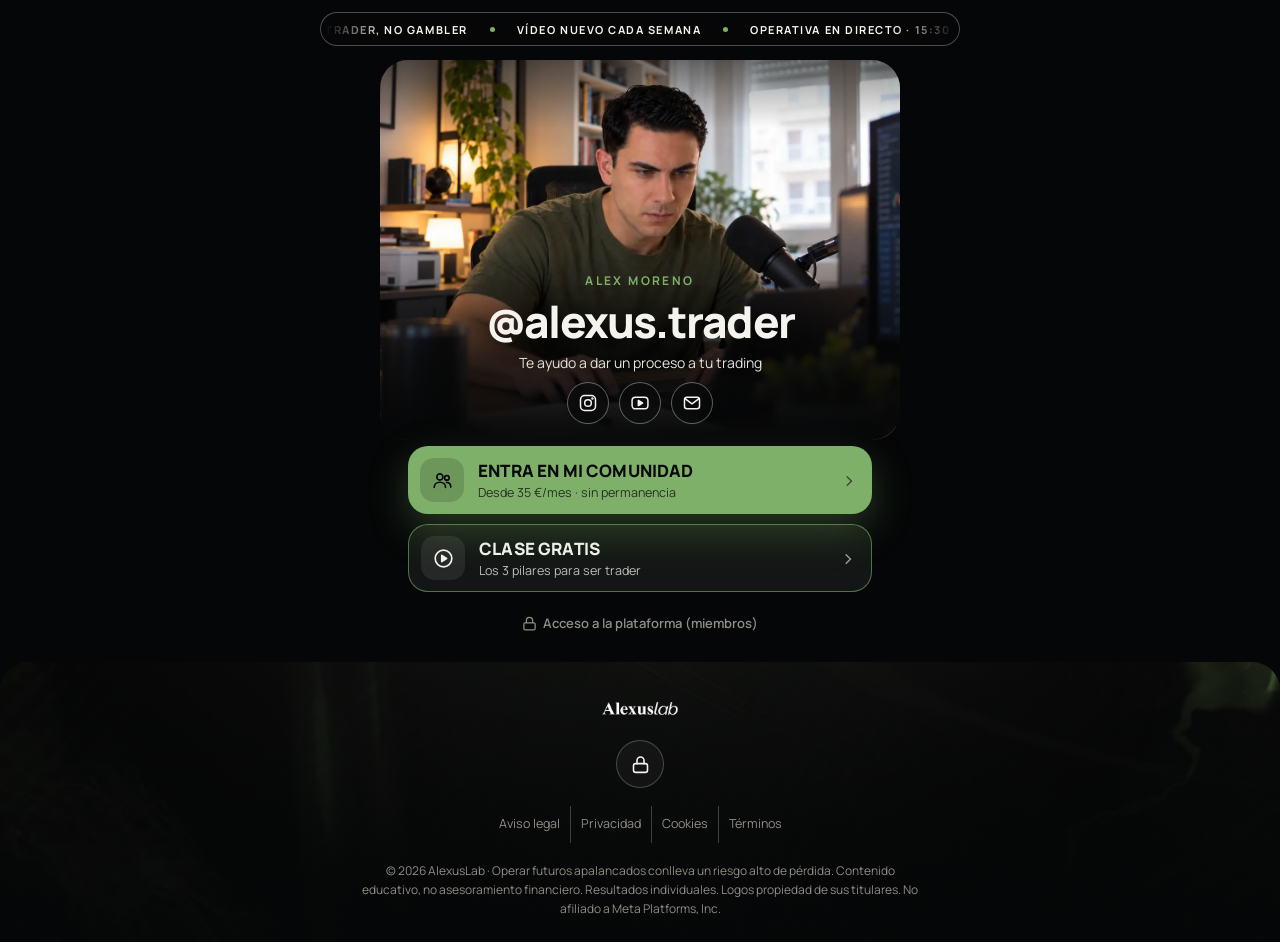
==== index.html @ d4f8e881 "Add files via upload" ====
<!doctype html>
<html lang="es">
<head>
<meta charset="utf-8" />
<meta name="viewport" content="width=device-width, initial-scale=1, viewport-fit=cover" />
<title>Alexus Trader · Comunidad de trading de futuros</title>
<meta name="description" content="Comunidad de trading de futuros (SP y NQ): del fondeo al capital real. Clase gratis y un vídeo nuevo cada semana en YouTube." />
<meta property="og:type" content="website" />
<meta property="og:site_name" content="AlexusLab" />
<meta property="og:title" content="Alexus Trader · Trader, no gambler" />
<meta property="og:description" content="Comunidad, clase gratis y un vídeo nuevo cada semana sobre cómo operar como un trader." />
<meta property="og:image" content="https://www.alexus-lab.com/assets/og.jpg?v=2" />
<meta property="og:url" content="https://www.alexus-lab.com/" />
<meta name="twitter:card" content="summary_large_image" />
<link rel="icon" href="favicon.svg" type="image/svg+xml" />
<link rel="apple-touch-icon" href="assets/apple-touch-icon.png" />
<meta name="theme-color" content="#050607" />
<link rel="preconnect" href="https://fonts.googleapis.com" />
<link rel="preconnect" href="https://fonts.gstatic.com" crossorigin />
<link rel="stylesheet" href="https://fonts.googleapis.com/css2?family=Manrope:wght@400;500;600;700;800&display=swap" />
<link rel="stylesheet" href="funnel.css" />
<script>window.dataLayer=window.dataLayer||[];function gtag(){dataLayer.push(arguments)}
(function(){var c=null;try{c=localStorage.getItem('al_consent')}catch(e){}var g=c==='yes'?'granted':'denied';
gtag('consent','default',{analytics_storage:g,ad_storage:g,ad_user_data:g,ad_personalization:g});})();
gtag('js',new Date());gtag('config','G-5V6SQC3VV2');</script>
<script async src="https://www.googletagmanager.com/gtag/js?id=G-5V6SQC3VV2"></script>
<style>
.hub__name{font-size:12px;font-weight:700;letter-spacing:.2em;text-transform:uppercase;color:var(--f-g);margin-bottom:2px}
.hub__handle{font-weight:800;letter-spacing:-.04em}
.hub__sub{color:#E4E3DD}
.soc{display:flex;justify-content:center;gap:10px}
.soc a{border-radius:50%;display:grid;place-items:center;border:1px solid rgba(255,255,255,.35);background:rgba(8,9,10,.45);backdrop-filter:blur(8px);-webkit-backdrop-filter:blur(8px);color:var(--f-ink)}
.soc a:hover{border-color:var(--f-g);color:var(--f-g)}
.soc svg{width:20px;height:20px;fill:none;stroke:currentColor;stroke-width:1.8;stroke-linecap:round;stroke-linejoin:round}
.hub .foot{margin-top:30px}
</style>
</head>
<body class="hub">

<div class="ann" aria-label="Avisos"><div class="ann__win"><div class="ann__track"><span>Trader, no gambler</span><span>Vídeo nuevo cada semana</span><span>Operativa en directo · 15:30 h España</span><span>Futuros SP y NQ</span></div></div></div>

<main>
  <section class="hero">
    <div class="hero__bg"><img src="[data-uri]" alt="Alex Moreno, fundador de AlexusLab" width="1448" height="1086" style="object-position:53% 22%!important" fetchpriority="high" /></div>
    <div class="hero__c">
      <div class="hub__name">Alex Moreno</div>
      <div class="hub__handle">@alexus.trader</div>
      <p class="hub__sub">Te ayudo a dar un proceso a tu trading</p>
      <div class="soc">
        <a href="https://www.instagram.com/alexus.trader/" target="_blank" rel="noopener" aria-label="Instagram"><svg viewBox="0 0 24 24"><rect x="3" y="3" width="18" height="18" rx="5"/><circle cx="12" cy="12" r="4"/><circle cx="17.3" cy="6.7" r=".6" fill="currentColor"/></svg></a>
        <a href="https://youtube.com/@alexus.trader" target="_blank" rel="noopener" aria-label="YouTube"><svg viewBox="0 0 24 24"><rect x="2.5" y="5" width="19" height="14" rx="4"/><path d="m10 9 5 3-5 3z" fill="currentColor"/></svg></a>
        <a href="mailto:alexmorenoantunez97@gmail.com" aria-label="Email"><svg viewBox="0 0 24 24"><rect x="3" y="5" width="18" height="14" rx="3"/><path d="m4 7 8 6 8-6"/></svg></a>
      </div>
    </div>
  </section>

  <nav class="cta2" aria-label="Accesos principales">
    <a class="c1" href="Comunidad.html">
      <span class="cta2__i"><svg viewBox="0 0 24 24"><circle cx="9" cy="8" r="3.5"/><path d="M2.5 20c0-3.6 2.9-6 6.5-6s6.5 2.4 6.5 6"/><circle cx="17" cy="9" r="2.6"/><path d="M16.5 14.2c3 .2 5 2.3 5 5.3"/></svg></span>
      <span class="cta2__t"><b>Entra en mi comunidad</b><span>Desde 35 €/mes · sin permanencia</span></span>
      <span class="cta2__a">›</span>
    </a>
    <a class="c2" href="Mentoria.html">
      <span class="cta2__i"><svg viewBox="0 0 24 24"><circle cx="12" cy="12" r="9.5"/><path d="m10 8.5 5.5 3.5-5.5 3.5z" fill="currentColor"/></svg></span>
      <span class="cta2__t"><b>Clase gratis</b><span>Los 3 pilares para ser trader</span></span>
      <span class="cta2__a">›</span>
    </a>
  </nav>

  <a class="members" href="https://app.alexus-lab.com/" target="_blank" rel="noopener"><svg viewBox="0 0 24 24"><rect x="3" y="11" width="18" height="11" rx="2"/><path d="M7 11V7a5 5 0 0 1 10 0v4"/></svg>Acceso a la plataforma (miembros)</a>
</main>

<footer class="foot">
  <div class="wrap foot__in">
    <a href="index.html" aria-label="Inicio"><img class="foot__logo" src="assets/logo-blanco-sm.png" alt="AlexusLab" width="81" height="27" loading="lazy" /></a>
    <nav class="foot__soc" aria-label="Redes y accesos">
      <a href="https://www.instagram.com/alexus.trader/" target="_blank" rel="noopener" aria-label="Instagram" title="Instagram"><svg viewBox="0 0 24 24"><rect x="3" y="3" width="18" height="18" rx="5"/><circle cx="12" cy="12" r="4"/><circle cx="17.3" cy="6.7" r=".6" fill="currentColor"/></svg></a>
      <a href="https://youtube.com/@alexus.trader" target="_blank" rel="noopener" aria-label="YouTube" title="YouTube"><svg viewBox="0 0 24 24"><rect x="2.5" y="5" width="19" height="14" rx="4"/><path d="m10 9 5 3-5 3z" fill="currentColor"/></svg></a>
      <a href="mailto:alexmorenoantunez97@gmail.com" aria-label="Email" title="Email"><svg viewBox="0 0 24 24"><rect x="3" y="5" width="18" height="14" rx="3"/><path d="m4 7 8 6 8-6"/></svg></a>
      <a href="https://app.alexus-lab.com/" target="_blank" rel="noopener" aria-label="Acceso a la plataforma" title="Acceso a la plataforma"><svg viewBox="0 0 24 24"><rect x="4" y="11" width="16" height="10" rx="2.5"/><path d="M8 11V7.5a4 4 0 0 1 8 0V11"/></svg></a>
    </nav>
    <nav class="foot__legal-links" aria-label="Legal"><a href="aviso-legal.html">Aviso legal</a><a href="privacidad.html">Privacidad</a><a href="cookies.html">Cookies</a><a href="terminos.html">Términos</a></nav>
    <p class="foot__legal">© 2026 AlexusLab · Operar futuros apalancados conlleva un riesgo alto de pérdida. Contenido educativo, no asesoramiento financiero. Resultados individuales. Logos propiedad de sus titulares. No afiliado a Meta Platforms, Inc.</p>
  </div>
</footer>
<script src="funnel.js"></script>
</body>
</html>
---- funnel.css ----
/* AlexusLab — FUNNEL V4. Negro + verde. Sistema compartido por hub / comunidad / mentoria / legal. */

:root{
  --f-bg:#050607; --f-bg-2:#0C0D0F; --f-card:#141518; --f-card-2:#1B1D21;
  --f-line:rgba(255,255,255,.1); --f-line-2:rgba(255,255,255,.22);
  --f-ink:#F4F3EE; --f-ink-2:#B3B2AC; --f-ink-3:#8E8D86;
  --f-g:#7FB069; --f-g-hi:#9BD07F;
  --f-font:'Manrope',system-ui,-apple-system,sans-serif;
  --f-r:24px; --f-r-sm:16px; --f-pad:16px;
  --f-max:1080px;
}
*{box-sizing:border-box}
html{scroll-behavior:smooth;-webkit-text-size-adjust:100%;scroll-padding-top:60px}
body{margin:0;background:var(--f-bg);color:var(--f-ink);font-family:var(--f-font);overflow-x:hidden;text-wrap:pretty;-webkit-font-smoothing:antialiased}
img{display:block;max-width:100%;height:auto}
a{color:var(--f-g);text-decoration:none}
a:hover{color:var(--f-g-hi)}
h1,h2,h3{margin:0;font-weight:800;letter-spacing:-.035em;line-height:1.04}
p{margin:0}
.wrap{width:100%;max-width:var(--f-max);margin:0 auto;padding:0 var(--f-pad)}
.wrap--narrow{max-width:760px}
@media(min-width:720px){:root{--f-pad:28px}}
.sec{padding:60px 0;position:relative}
.sec--tight{padding:36px 0}
@media(min-width:900px){.sec{padding:96px 0}}
.center{text-align:center}
.g{color:var(--f-g)}
.hidden{display:none!important}

/* type */
.h-xl{font-size:clamp(34px,6vw,60px)}
.h-l{font-size:clamp(28px,4.6vw,46px)}
.lead{font-size:clamp(15.5px,2vw,18px);line-height:1.55;color:var(--f-ink-2)}
.kicker{display:inline-block;font-size:11.5px;font-weight:700;letter-spacing:.2em;text-transform:uppercase;color:var(--f-g);margin-bottom:12px}
.sec-head{margin-bottom:26px}
.sec-head .lead{margin-top:12px;max-width:600px}
.sec-head.center .lead{margin-inline:auto}
.dot{width:8px;height:8px;border-radius:50%;background:var(--f-g);animation:pz 2.4s ease-out infinite;flex:0 0 auto}
@keyframes pz{0%{box-shadow:0 0 0 0 rgba(127,176,105,.5)}70%{box-shadow:0 0 0 9px rgba(127,176,105,0)}100%{box-shadow:0 0 0 0 rgba(127,176,105,0)}}

/* buttons — píldora, como la referencia */
.btn{display:flex;align-items:center;justify-content:center;gap:10px;width:100%;min-height:54px;padding:15px 26px;border:0;border-radius:999px;font-family:var(--f-font);font-size:14px;font-weight:700;letter-spacing:.07em;text-transform:uppercase;text-align:center;line-height:1.2;cursor:pointer;transition:transform .15s ease,box-shadow .2s ease,background .2s ease,color .2s ease}
.btn--primary{background:var(--f-g);color:#07080A;box-shadow:0 12px 40px rgba(127,176,105,.3)}
.btn--primary:hover{background:var(--f-g-hi);color:#07080A;transform:translateY(-1px)}
.btn--ghost{background:var(--f-card);color:var(--f-ink);border:1px solid var(--f-line-2)}
.btn--ghost:hover{color:var(--f-ink);background:var(--f-card-2)}
.btn--outline{background:transparent;color:var(--f-ink);border:1.5px solid rgba(255,255,255,.75)}
.btn--outline:hover{background:rgba(255,255,255,.1);color:#fff}
.btn--auto{width:auto;display:inline-flex}
.btn-stack{display:flex;flex-direction:column;gap:10px}
.btn__ico{width:34px;height:34px;border-radius:50%;display:grid;place-items:center;flex:0 0 auto;background:rgba(0,0,0,.14)}
.btn__ico svg{width:18px;height:18px;fill:currentColor}
.btn__arrow{margin-left:auto;opacity:.6;font-size:18px}

/* ===== BANNER DINÁMICO 1: píldora de anuncios con marquee ===== */
.ann{position:fixed;top:10px;left:10px;right:10px;z-index:80;max-width:640px;margin:0 auto;height:34px;border-radius:999px;border:1px solid rgba(255,255,255,.28);background:rgba(8,9,10,.55);backdrop-filter:blur(14px) saturate(1.3);-webkit-backdrop-filter:blur(14px) saturate(1.3);overflow:hidden;display:flex;align-items:center;padding:0 4px}
.ann__win{flex:1;min-width:0;height:100%;display:flex;align-items:center;overflow:hidden;-webkit-mask-image:linear-gradient(90deg,transparent,#000 10%,#000 90%,transparent);mask-image:linear-gradient(90deg,transparent,#000 10%,#000 90%,transparent)}
.ann__track{display:flex;flex:0 0 auto;white-space:nowrap;animation:mq 32s linear infinite}
.ann__track span{display:inline-flex;align-items:center;gap:22px;padding-right:22px;font-size:11px;font-weight:700;letter-spacing:.14em;text-transform:uppercase;color:var(--f-ink)}
.ann__track span::after{content:"";width:5px;height:5px;border-radius:50%;background:var(--f-g)}
@keyframes mq{from{transform:translateX(0)}to{transform:translateX(-50%)}}
.has-ann .top{padding-top:54px}

/* cabecera sobre el hero */
.top{position:absolute;top:0;left:0;right:0;z-index:20;padding:54px 0 0}
.top__in{display:flex;align-items:center;justify-content:space-between;max-width:var(--f-max);margin:0 auto;padding:0 var(--f-pad)}
.top__logo{height:27px;width:auto}
.top__ico{width:40px;height:40px;display:grid;place-items:center;border-radius:50%;color:var(--f-ink)}
.top__ico svg{width:22px;height:22px;fill:none;stroke:currentColor;stroke-width:1.8}
.top__ico:hover{color:var(--f-g)}
.top__sp{width:40px}

/* ===== HERO a sangre ===== */
.hero{position:relative;min-height:92svh;display:flex;align-items:flex-end;overflow:hidden;background:#000}
.hero__bg{position:absolute;inset:0}
.hero__bg img{width:100%;height:100%;object-fit:cover}
.hero__bg::after{content:"";position:absolute;inset:0;background:linear-gradient(180deg,rgba(5,6,7,.55) 0%,rgba(5,6,7,.05) 30%,rgba(5,6,7,.35) 55%,rgba(5,6,7,.94) 88%,#050607 100%)}
.hero__c{position:relative;z-index:2;width:100%;max-width:640px;margin:0 auto;padding:0 var(--f-pad) 34px;text-align:center}
.hero h1{font-size:clamp(32px,6.4vw,58px);text-shadow:0 2px 30px rgba(0,0,0,.45)}
.hero .lead{margin:14px auto 0;color:#E4E3DD;max-width:520px}
.hero .btn{margin:24px auto 0;max-width:400px}
.hero__sub{display:inline-flex;align-items:center;gap:8px;margin-top:14px;font-size:14px;font-weight:600;color:var(--f-ink)}
.hero__sub svg{width:22px;height:22px}
.checks{display:flex;flex-wrap:wrap;justify-content:center;gap:6px 16px;margin-top:14px;font-size:12.5px;color:var(--f-ink-2)}
.checks span{display:inline-flex;align-items:center;gap:6px}
.checks svg{width:13px;height:13px;stroke:var(--f-g);fill:none;stroke-width:2.6;stroke-linecap:round;stroke-linejoin:round}

/* franja de empresas (estática, como la de prensa pero con hechos reales) */
.firms{padding:22px 0 8px;text-align:center}
.firms__l{font-size:11px;font-weight:700;letter-spacing:.18em;text-transform:uppercase;color:var(--f-ink-3);margin-bottom:12px}
.firms__row{display:flex;justify-content:center;align-items:center;gap:clamp(20px,6vw,56px);flex-wrap:wrap}
.firms__row b{font-size:clamp(17px,4.4vw,22px);font-weight:800;letter-spacing:-.02em;color:var(--f-ink-2)}

/* ===== CARRUSEL con barra de progreso ===== */
.car{display:flex;gap:12px;overflow-x:auto;scroll-snap-type:x mandatory;padding:0 var(--f-pad) 4px;scroll-padding:0 var(--f-pad);scrollbar-width:none;-webkit-overflow-scrolling:touch}
.car::-webkit-scrollbar{display:none}
.car>*{flex:0 0 78%;scroll-snap-align:start}
@media(min-width:720px){.car>*{flex-basis:42%}}
@media(min-width:1000px){.car{max-width:var(--f-max);margin:0 auto}.car>*{flex-basis:32%}}
.car--wide>*{flex-basis:86%}
@media(min-width:720px){.car--wide>*{flex-basis:46%}}
.car-bar{position:relative;width:120px;height:2px;margin:18px auto 0;background:rgba(255,255,255,.14);border-radius:2px;overflow:hidden}
.car-bar i{position:absolute;top:0;bottom:0;left:0;width:34%;background:var(--f-ink);border-radius:2px;transition:transform .15s linear}

/* tarjeta-imagen con título encima (como "Cremas Faciales") */
.tile{position:relative;border-radius:var(--f-r);overflow:hidden;background:var(--f-card);aspect-ratio:4/5}
.tile img{width:100%;height:100%;object-fit:cover}
.tile::after{content:"";position:absolute;inset:0;background:linear-gradient(180deg,rgba(0,0,0,.55) 0%,rgba(0,0,0,0) 32%,rgba(0,0,0,0) 55%,rgba(0,0,0,.85) 100%)}
.tile__t{position:absolute;z-index:2;top:18px;left:20px;right:20px;font-size:22px;font-weight:800;letter-spacing:-.02em}
.tile__d{position:absolute;z-index:2;left:20px;right:20px;bottom:18px;font-size:14.5px;line-height:1.45;color:#E4E3DD}
.tile--shot img{object-fit:cover;object-position:50% 40%}

/* tarjeta de certificado (como la card de producto) */
.pc{border-radius:var(--f-r-sm);overflow:hidden}
.pc__img{aspect-ratio:4/3;border-radius:var(--f-r-sm);background:#0B0C0E;border:1px solid var(--f-line);display:grid;place-items:center;overflow:hidden}
.pc__img img{width:100%;height:100%;object-fit:contain}
.pc__cap{padding:12px 4px 0}
.pc__cap b{display:block;font-size:15px;font-weight:700}
.pc__cap span{display:block;margin-top:3px;font-size:13.5px;font-weight:600;color:var(--f-g)}
.risk-note{max-width:620px;margin:20px auto 0;padding:0 var(--f-pad);text-align:center;font-size:12.5px;line-height:1.55;color:var(--f-ink-3)}

/* ===== BANNER DINÁMICO 2: texto gigante en movimiento ===== */
.big-mq{overflow:hidden;padding:18px 0;border-block:1px solid var(--f-line)}
.big-mq__track{display:flex;width:max-content;animation:mq 26s linear infinite}
.big-mq__track span{flex:0 0 auto;padding-right:.5em;font-size:clamp(40px,10vw,96px);font-weight:800;letter-spacing:-.045em;line-height:1;white-space:nowrap;color:transparent;-webkit-text-stroke:1.2px rgba(244,243,238,.4)}
.big-mq__track span b{color:var(--f-g);-webkit-text-stroke:0}
@media(prefers-reduced-motion:reduce){.ann__track,.big-mq__track{animation:none}}

/* vídeo */
.vid{position:relative;border-radius:var(--f-r);overflow:hidden;border:1px solid rgba(127,176,105,.45);aspect-ratio:16/9;background:#0E0F11;box-shadow:0 30px 80px rgba(0,0,0,.6)}
.vid img,.vid iframe{width:100%;height:100%;display:block;border:0;object-fit:cover}
.vid__play{position:absolute;inset:0;display:grid;place-items:end center;background:transparent;border:0;cursor:pointer;padding:0 0 11% 34%}
.vid__play span{width:64px;height:64px;border-radius:50%;background:var(--f-g);display:grid;place-items:center;box-shadow:0 12px 44px rgba(127,176,105,.55);transition:transform .2s ease}
.vid__play:hover span{transform:scale(1.07)}
.vid__play svg{width:24px;height:24px;fill:#07080A;margin-left:3px}
.vid__cap{margin-top:10px;text-align:center;font-size:12.5px;color:var(--f-ink-3)}

/* historia */
.story{display:grid;gap:22px;align-items:center}
@media(min-width:900px){.story{grid-template-columns:1fr 1fr;gap:56px}}
.story__img{border-radius:var(--f-r);overflow:hidden}
.story__img img{width:100%;aspect-ratio:4/3;object-fit:cover}
.story p{font-size:16.5px;line-height:1.62;color:var(--f-ink-2)}
.story p+p{margin-top:12px}
.story p b{color:var(--f-ink)}
.story h2{margin-bottom:16px}
.mine{display:grid;grid-template-columns:1fr 1fr;gap:10px;margin-top:22px}
.mine figure{margin:0}
.mine img{width:100%;aspect-ratio:1/1;object-fit:cover;border-radius:var(--f-r-sm);border:1px solid var(--f-line)}
.mine figcaption{padding:9px 2px 0;font-size:13px;font-weight:700;color:var(--f-g)}

/* comparativa */
.vs{display:grid;gap:12px}
@media(min-width:720px){.vs{grid-template-columns:1fr 1fr}}
.vs__col{border:1px solid var(--f-line);border-radius:var(--f-r);padding:24px 22px;background:var(--f-bg-2)}
.vs__col--good{border-color:rgba(127,176,105,.5);background:linear-gradient(180deg,rgba(127,176,105,.1),var(--f-bg-2))}
.vs__h{font-size:12px;font-weight:800;letter-spacing:.16em;text-transform:uppercase;color:var(--f-ink-3);margin-bottom:16px}
.vs__col--good .vs__h{color:var(--f-g)}
.vs ul{list-style:none;padding:0;margin:0;display:grid;gap:12px}
.vs li{position:relative;padding-left:24px;font-size:15.5px;line-height:1.45;color:var(--f-ink-2)}
.vs li::before{content:"✕";position:absolute;left:0;color:#9A6464;font-weight:800}
.vs__col--good li{color:var(--f-ink)}
.vs__col--good li::before{content:"✓";color:var(--f-g)}

/* tarjeta-imagen grande con CTA (como "Tu piel, en su mejor versión") */
.feature{position:relative;margin:0 var(--f-pad);max-width:var(--f-max);border-radius:28px;overflow:hidden;min-height:560px;display:flex;background:#000}
@media(min-width:1112px){.feature{margin:0 auto}}
.feature__bg{position:absolute;inset:0}
.feature__bg img{width:100%;height:100%;object-fit:cover}
.feature__bg::after{content:"";position:absolute;inset:0;background:linear-gradient(180deg,rgba(5,6,7,.82) 0%,rgba(5,6,7,.45) 45%,rgba(5,6,7,.2) 70%,rgba(5,6,7,.7) 100%)}
.feature__c{position:relative;z-index:2;width:100%;max-width:560px;margin:0 auto;padding:40px 22px;text-align:center}
.feature h2{font-size:clamp(30px,6vw,52px)}
.feature p{margin:14px auto 0;font-size:16px;line-height:1.5;font-weight:600;color:#ECEBE5;max-width:440px}
.feature .btn{margin:24px auto 0;max-width:340px}

/* precios */
.price-grid{display:grid;gap:14px;max-width:780px;margin:0 auto}
@media(min-width:720px){.price-grid{grid-template-columns:1fr 1fr}}
.plan{position:relative;background:var(--f-bg-2);border:1px solid var(--f-line);border-radius:var(--f-r);padding:28px 22px 22px;display:flex;flex-direction:column}
.plan--best{border-color:rgba(127,176,105,.6);background:linear-gradient(180deg,rgba(127,176,105,.13),var(--f-bg-2) 60%);box-shadow:0 0 0 1px rgba(127,176,105,.2),0 24px 70px rgba(0,0,0,.5)}
@media(max-width:719px){.plan--best{order:-1;margin-bottom:4px}}
.plan__tag{position:absolute;top:-12px;left:22px;padding:6px 13px;border-radius:999px;background:var(--f-g);color:#07080A;font-size:11px;font-weight:800;letter-spacing:.12em;text-transform:uppercase}
.plan__name{font-size:12px;font-weight:700;letter-spacing:.16em;text-transform:uppercase;color:var(--f-ink-3)}
.plan__price{display:flex;align-items:baseline;gap:8px;margin:12px 0 4px}
.plan__price b{font-size:clamp(40px,8vw,54px);font-weight:800;letter-spacing:-.04em;line-height:1}
.plan__price span{font-size:15px;color:var(--f-ink-3)}
.plan__was{font-size:13.5px;color:var(--f-ink-3)}
.plan__list{list-style:none;padding:0;margin:20px 0 24px;display:grid;gap:10px;flex:1}
.plan__list li{position:relative;padding-left:24px;font-size:15px;line-height:1.45;color:var(--f-ink-2)}
.plan__list li::before{content:"✓";position:absolute;left:0;color:var(--f-g);font-weight:800}
.plan__list li b{color:var(--f-ink)}
.plan__renew{margin-top:12px;text-align:center;font-size:12.5px;line-height:1.5;color:var(--f-ink-3)}
.price-sub{max-width:560px;margin:18px auto 0;text-align:center;font-size:15.5px;line-height:1.55;color:var(--f-ink-2)}
.price-sub b{color:var(--f-ink)}

/* FAQ */
.faq details{border-bottom:1px solid var(--f-line);padding:18px 0}
.faq summary{cursor:pointer;list-style:none;font-size:17px;font-weight:700;display:flex;justify-content:space-between;gap:16px;line-height:1.35}
.faq summary::-webkit-details-marker{display:none}
.faq summary::after{content:"+";color:var(--f-g);font-weight:800;font-size:20px;line-height:1;flex:0 0 auto}
.faq details[open] summary::after{content:"–"}
.faq p{margin-top:10px;color:var(--f-ink-2);line-height:1.6;font-size:15.5px}

/* DM */
.dm{max-width:560px;margin:0 auto;text-align:center;border:1px solid var(--f-line);border-radius:var(--f-r);padding:30px 22px;background:var(--f-bg-2)}
.dm h3{font-size:clamp(22px,4vw,28px);margin-bottom:8px}
.dm p{color:var(--f-ink-2);font-size:15.5px;line-height:1.55;margin-bottom:20px}
.dm .btn{max-width:320px;margin:0 auto}

/* lista de dolores */
.plist{counter-reset:p;display:grid;gap:10px;margin:0;padding:0}
.plist li{list-style:none;counter-increment:p;background:var(--f-bg-2);border:1px solid var(--f-line);border-radius:var(--f-r-sm);padding:18px 18px 18px 58px;position:relative;font-size:15.5px;line-height:1.5;color:var(--f-ink-2)}
.plist li::before{content:counter(p,decimal-leading-zero);position:absolute;left:18px;top:19px;font-size:13px;font-weight:800;color:var(--f-g)}
.plist b{color:var(--f-ink)}

/* ===== PIE: tarjeta redondeada con imagen ===== */
.foot{position:relative;margin-top:40px;border-radius:28px 28px 0 0;overflow:hidden;padding:44px 0 calc(28px + env(safe-area-inset-bottom));background:#0A0B0C}
.foot::before{content:"";position:absolute;inset:0;background:url('assets/bg-smoke.jpg') center/cover no-repeat;opacity:.55}
.foot::after{content:"";position:absolute;inset:0;background:linear-gradient(180deg,rgba(5,6,7,.35),rgba(5,6,7,.85))}
.foot>.wrap{position:relative;z-index:1}
.foot__logo{height:26px;width:auto;margin-bottom:26px}
.foot__cols{display:grid;grid-template-columns:1fr 1fr;gap:24px}
.foot__cols h4{margin:0 0 12px;font-size:17px;font-weight:800;letter-spacing:-.02em}
.foot__cols a,.foot__cols button{display:block;margin-bottom:9px;background:0;border:0;padding:0;font-family:var(--f-font);font-size:13.5px;color:var(--f-ink-2);cursor:pointer;text-align:left}
.foot__cols a:hover,.foot__cols button:hover{color:var(--f-g)}
.foot__c{margin-top:30px;font-size:12px;color:var(--f-ink-3);letter-spacing:.06em}
.foot__legal{margin-top:12px;font-size:11.5px;line-height:1.6;color:var(--f-ink-3);max-width:640px}

/* sticky CTA móvil */
.sticky-cta{position:fixed;left:0;right:0;bottom:0;z-index:60;padding:10px 14px calc(10px + env(safe-area-inset-bottom));background:rgba(5,6,7,.9);backdrop-filter:blur(14px);-webkit-backdrop-filter:blur(14px);border-top:1px solid var(--f-line);transform:translateY(110%);transition:transform .3s ease}
.sticky-cta.on{transform:translateY(0)}
.sticky-cta .btn{min-height:48px;padding:12px 20px;font-size:13.5px}
.sticky-cta__in{display:flex;align-items:center;justify-content:space-between;gap:14px;max-width:520px;margin:0 auto}
.sticky-cta__price{display:flex;flex-direction:column;line-height:1.15;min-width:0;white-space:nowrap}
.sticky-cta__price b{font-size:19px;font-weight:800;letter-spacing:-.02em}
.sticky-cta__price span{font-size:11.5px;color:var(--f-ink-3)}
.sticky-cta__in .btn{width:auto;flex:0 0 auto}
@media(min-width:900px){.sticky-cta{display:none}}
.has-sticky{padding-bottom:76px}
@media(min-width:900px){.has-sticky{padding-bottom:0}}

/* cookies */
.ck{position:fixed;left:10px;right:10px;bottom:10px;z-index:300;max-width:520px;margin:0 auto;padding:16px 16px calc(16px + env(safe-area-inset-bottom));background:var(--f-card);border:1px solid var(--f-line-2);border-radius:20px;box-shadow:0 20px 60px rgba(0,0,0,.6);display:none}
.ck.on{display:block}
.ck p{font-size:13.5px;line-height:1.5;color:var(--f-ink-2);margin-bottom:12px}
.ck p a{text-decoration:underline}
.ck__b{display:grid;grid-template-columns:1fr 1fr;gap:10px}
.ck__b button{min-height:44px;border-radius:999px;font-family:var(--f-font);font-size:13.5px;font-weight:700;cursor:pointer;border:1px solid var(--f-line-2);background:var(--f-card-2);color:var(--f-ink)}
.ck__b button[data-ck="yes"]{background:var(--f-g);border-color:var(--f-g);color:#07080A}

/* reveal */
.rv{opacity:0;transform:translateY(16px);transition:opacity .6s ease,transform .6s ease}
.rv.in{opacity:1;transform:none}
@media(prefers-reduced-motion:reduce){.rv{opacity:1;transform:none;transition:none}}

/* legal */
.legal{padding:56px 0 20px}
.legal__back{display:inline-block;margin-bottom:22px;font-size:13.5px;color:var(--f-ink-3)}
.legal__back:hover{color:var(--f-g)}
.legal h1{font-size:clamp(28px,4.6vw,42px);margin-bottom:10px}
.legal__date{font-size:13px;color:var(--f-ink-3);margin-bottom:30px}
.legal h2{font-size:19px;margin:34px 0 12px;color:var(--f-ink)}
.legal p,.legal li{font-size:15.5px;line-height:1.68;color:var(--f-ink-2)}
.legal p+p{margin-top:12px}
.legal ul{margin:12px 0 0;padding-left:20px;display:flex;flex-direction:column;gap:8px}
.legal b{color:var(--f-ink)}
.mine figure{display:flex;flex-direction:column}

/* logos de empresas de fondeo (monocromo) */
.logos{display:grid;grid-template-columns:repeat(3,1fr);gap:18px 14px;align-items:center;justify-items:center;max-width:720px;margin:0 auto;padding:0 var(--f-pad)}
@media(min-width:720px){.logos{grid-template-columns:repeat(6,1fr)}}
.logos img{height:24px;width:auto;max-width:100%;opacity:.72}
.logos img.w{height:15px}
.logos img.m{height:19px}

/* filosofía */
.manifesto{max-width:720px;margin:0 auto}
.manifesto p{font-size:17px;line-height:1.62;color:var(--f-ink-2)}
.manifesto p+p{margin-top:14px}
.manifesto p b{color:var(--f-ink)}
.quote{margin:26px 0 0;padding:20px 22px;border-left:3px solid var(--f-g);border-radius:0 var(--f-r-sm) var(--f-r-sm) 0;background:var(--f-bg-2);font-size:clamp(19px,4.6vw,24px);font-weight:800;letter-spacing:-.02em;line-height:1.3}

/* pilares */
.pillars{display:grid;gap:10px}
@media(min-width:720px){.pillars{grid-template-columns:1fr 1fr}}
.pill{display:flex;gap:14px;align-items:flex-start;padding:20px 18px;border:1px solid var(--f-line);border-radius:var(--f-r);background:var(--f-bg-2)}
.pill__i{flex:0 0 auto;width:44px;height:44px;border-radius:14px;display:grid;place-items:center;background:rgba(127,176,105,.12);border:1px solid rgba(127,176,105,.3)}
.pill__i svg{width:21px;height:21px;fill:none;stroke:var(--f-g);stroke-width:1.9;stroke-linecap:round;stroke-linejoin:round}
.pill h3{font-size:17px;letter-spacing:-.015em;margin-bottom:6px;line-height:1.25}
.pill p{font-size:14.5px;line-height:1.55;color:var(--f-ink-2)}

/* ranking de empresas */
.rank{display:grid;gap:10px;max-width:720px;margin:0 auto}
.rk{display:grid;grid-template-columns:44px 1fr;gap:6px 14px;align-items:center;padding:18px;border:1px solid var(--f-line);border-radius:var(--f-r);background:var(--f-bg-2)}
.rk--top{border-color:rgba(127,176,105,.5);background:linear-gradient(180deg,rgba(127,176,105,.1),var(--f-bg-2))}
.rk__n{grid-row:span 2;width:44px;height:44px;border-radius:50%;display:grid;place-items:center;font-size:18px;font-weight:800;background:var(--f-card-2);color:var(--f-ink-2)}
.rk--top .rk__n{background:var(--f-g);color:#07080A}
.rk__logo{height:22px;width:auto;max-width:100%;justify-self:start}
.rk__logo.w{height:14px}.rk__logo.m{height:18px}
.rk p{font-size:14px;line-height:1.45;color:var(--f-ink-2)}
.rank__sub{margin:22px 0 10px;font-size:12px;font-weight:800;letter-spacing:.16em;text-transform:uppercase;color:var(--f-ink-3)}
.rank__note{margin-top:16px;font-size:12.5px;line-height:1.55;color:var(--f-ink-3);text-align:center}
.podium{display:grid;grid-template-columns:repeat(3,1fr);gap:8px}
.pd{position:relative;display:grid;place-items:center;height:92px;padding:26px 10px 14px;border:1px solid var(--f-line);border-radius:var(--f-r-sm);background:var(--f-bg-2)}
.pd img{height:22px;width:auto;max-width:100%;opacity:.85}
.pd img.w{height:12px}.pd img.m{height:15px}
.pd--top{height:108px;border-color:rgba(127,176,105,.5);background:linear-gradient(180deg,rgba(127,176,105,.12),var(--f-bg-2))}
.pd--top img{height:26px;opacity:1}.pd--top img.w{height:14px}
.pd__n{position:absolute;top:8px;left:8px;width:24px;height:24px;border-radius:50%;display:grid;place-items:center;font-size:12px;font-weight:800;background:var(--f-card-2);color:var(--f-ink-2)}
.pd--top .pd__n{background:var(--f-g);color:#07080A}
.rank__note b{color:var(--f-ink-2)}
/* camino de dudas → clase gratis */
.doubt-card{display:flex;align-items:center;gap:14px;max-width:780px;margin:22px auto 0;padding:18px 16px;border:1px solid rgba(127,176,105,.55);border-radius:var(--f-r);background:linear-gradient(180deg,rgba(127,176,105,.12),var(--f-bg-2));color:var(--f-ink)}
.doubt-card:hover{color:var(--f-ink);border-color:var(--f-g)}
.doubt-card__i{flex:0 0 auto;width:46px;height:46px;border-radius:14px;display:grid;place-items:center;background:var(--f-g);color:#07080A}
.doubt-card__i svg{width:22px;height:22px;fill:none;stroke:currentColor;stroke-width:1.9}
.doubt-card__t{flex:1;min-width:0}
.doubt-card__t b{display:block;font-size:16.5px;margin-bottom:3px}
.doubt-card__t span{display:block;font-size:13.5px;line-height:1.45;color:var(--f-ink-2)}
.doubt-card__a{flex:0 0 auto;font-size:22px;color:var(--f-g)}
.dm .btn-stack .btn--primary{margin-bottom:2px}
/* 3 pasos de la clase gratis */
.steps3{list-style:none;display:grid;gap:8px;max-width:420px;margin:18px auto 0;padding:0;text-align:left}
.steps3 li{display:flex;align-items:center;gap:12px;padding:10px 14px;border-radius:14px;background:rgba(8,9,10,.55);border:1px solid rgba(255,255,255,.14);backdrop-filter:blur(8px);-webkit-backdrop-filter:blur(8px);font-size:14px;font-weight:600;color:var(--f-ink)}
.steps3 b{flex:0 0 auto;width:26px;height:26px;border-radius:50%;display:grid;place-items:center;background:var(--f-g);color:#07080A;font-size:13px}
.steps3 span{color:var(--f-ink-2);font-weight:500}
/* pie compacto v2 */
.foot{padding:34px 0 calc(24px + env(safe-area-inset-bottom))}
.foot__in{display:flex;flex-direction:column;align-items:center;text-align:center;gap:18px}
.foot__in .foot__logo{margin:0}
.foot__soc{display:flex;gap:12px;justify-content:center}
.foot__soc a{width:48px;height:48px;border-radius:50%;display:grid;place-items:center;border:1px solid var(--f-line-2);background:rgba(255,255,255,.04);color:var(--f-ink);transition:border-color .2s,color .2s,transform .15s}
.foot__soc a:hover{border-color:var(--f-g);color:var(--f-g);transform:translateY(-1px)}
.foot__soc svg{width:21px;height:21px;fill:none;stroke:currentColor;stroke-width:1.8;stroke-linecap:round;stroke-linejoin:round}
.foot__legal-links{display:flex;flex-wrap:wrap;justify-content:center;gap:4px 0}
.foot__legal-links a{font-size:12.5px;color:var(--f-ink-3);padding:0 10px;border-left:1px solid var(--f-line-2);line-height:1}
.foot__legal-links a:first-child{border-left:0}
.foot__legal-links a:hover{color:var(--f-g)}
.foot .foot__legal{margin:0 auto;font-size:11px;max-width:560px}
.top__in{display:grid;grid-template-columns:1fr auto 1fr}
.top__in>:first-child{justify-self:start}
.top__in>:last-child{justify-self:end}
.top__pill{display:inline-flex;align-items:center;gap:6px;height:34px;padding:0 12px 0 9px;border-radius:999px;border:1px solid rgba(255,255,255,.35);background:rgba(8,9,10,.45);backdrop-filter:blur(8px);-webkit-backdrop-filter:blur(8px);color:var(--f-ink);font-size:12px;font-weight:700;letter-spacing:.02em;white-space:nowrap}
.top__pill:hover{color:var(--f-ink);border-color:var(--f-g)}
.top__pill svg{width:17px;height:17px;fill:none;stroke:var(--f-g);stroke-width:1.9}
.top__pill svg path{fill:var(--f-g)}

/* ===== v5: menos texto, más visual ===== */
/* logos con ranking */
.logos .lg{position:relative;display:grid;place-items:center;width:100%;height:58px;border:1px solid var(--f-line);border-radius:14px;background:var(--f-bg-2)}
.logos .lg--top{border-color:rgba(127,176,105,.45)}
.logos .lg img{height:20px;opacity:.85}
.logos .lg img.w{height:11px}.logos .lg img.m{height:14px}
.logos .lg i{position:absolute;top:-8px;left:-6px;width:20px;height:20px;border-radius:50%;display:grid;place-items:center;font-style:normal;font-size:11px;font-weight:800;background:var(--f-card-2);color:var(--f-ink-2);border:1px solid var(--f-line-2)}
.logos .lg--top i{background:var(--f-g);color:#07080A;border-color:var(--f-g)}
.logos{gap:14px 10px}
.logos__cap{margin-top:14px;text-align:center;font-size:12.5px;color:var(--f-ink-3)}
.logos__cap b{color:var(--f-g)}
/* sellos en una línea */
.checks{flex-wrap:nowrap;gap:12px;font-size:clamp(10.5px,3vw,12.5px);white-space:nowrap}
/* pilares como iconos */
.tiles{display:grid;grid-template-columns:1fr 1fr;gap:10px}
@media(min-width:900px){.tiles{grid-template-columns:repeat(3,1fr)}}
.ti{padding:18px 14px;border:1px solid var(--f-line);border-radius:var(--f-r);background:var(--f-bg-2)}
.ti .pill__i{margin-bottom:12px}
.ti b{display:block;font-size:16px;letter-spacing:-.015em;line-height:1.2}
.ti span{display:block;margin-top:5px;font-size:13px;line-height:1.4;color:var(--f-ink-3)}
/* lista de dolores sin párrafo */
.plist li{padding:16px 16px 16px 54px;font-size:16px}
.plist li::before{top:17px}

/* hero en 2 columnas en ordenador */
@media(min-width:900px){
  .hero--split{display:grid;grid-template-columns:1.05fr .95fr;gap:56px;align-items:center;min-height:auto;max-width:var(--f-max);margin:0 auto;padding:130px 28px 70px;background:transparent}
  .hero--split .hero__bg{position:relative;inset:auto;grid-column:2;grid-row:1;border-radius:28px;overflow:hidden;aspect-ratio:1/1;box-shadow:0 40px 100px rgba(0,0,0,.6)}
  .hero--split .hero__bg::after{background:linear-gradient(180deg,transparent 60%,rgba(5,6,7,.5))}
  .hero--split .hero__c{grid-column:1;grid-row:1;text-align:left;padding:0;max-width:none}
  .hero--split .lead,.hero--split .btn{margin-left:0}
  .hero--split .steps3{margin-left:0}
  .hero--split h1{font-size:clamp(40px,4.4vw,58px)}
}

/* ===== HUB: todo en una pantalla ===== */
.hub main{max-width:520px;margin:0 auto}
.hub .hero{min-height:0;height:clamp(250px,41svh,350px)}
.hub .hero__c{padding-bottom:14px}
.hub__handle{font-size:clamp(28px,7.6vw,40px)!important}
.hub__sub{margin-top:2px!important;font-size:14px!important}
.hub .soc{margin-top:10px!important}
.hub .soc a{width:42px!important;height:42px!important}
.cta2{display:grid;gap:10px;padding:14px var(--f-pad) 0}
.cta2 a{display:flex;align-items:center;gap:14px;min-height:66px;padding:10px 16px 10px 12px;border-radius:20px;color:var(--f-ink)}
.cta2 a:hover{color:var(--f-ink)}
.cta2 .c1{background:var(--f-g);color:#07080A;box-shadow:0 14px 40px rgba(127,176,105,.3)}
.cta2 .c1:hover{color:#07080A;background:var(--f-g-hi)}
.cta2 .c2{border:1.5px solid rgba(127,176,105,.6);background:linear-gradient(180deg,rgba(127,176,105,.12),var(--f-card))}
.cta2__i{flex:0 0 auto;width:44px;height:44px;border-radius:14px;display:grid;place-items:center;background:rgba(255,255,255,.08)}
.c1 .cta2__i{background:rgba(0,0,0,.14)}
.cta2__i svg{width:21px;height:21px;fill:none;stroke:currentColor;stroke-width:1.9;stroke-linecap:round;stroke-linejoin:round}
.cta2__t{flex:1;min-width:0}
.cta2__t b{display:block;font-size:clamp(14.5px,4.2vw,17px);font-weight:800;letter-spacing:.01em;text-transform:uppercase;white-space:nowrap}
.cta2__t span{display:block;margin-top:2px;font-size:12.5px;opacity:.75}
.cta2__a{font-size:22px;opacity:.6}
.members{display:flex;justify-content:center;align-items:center;gap:6px;margin:12px auto 0;font-size:13px;font-weight:600;color:var(--f-ink-3)}
.members svg{width:15px;height:15px;fill:none;stroke:currentColor;stroke-width:2}
.members:hover{color:var(--f-g)}
.yt-row{display:flex;align-items:center;gap:12px;margin:14px var(--f-pad) 0;padding:8px;border:1px solid var(--f-line);border-radius:18px;background:var(--f-card);color:var(--f-ink)}
.yt-row:hover{color:var(--f-ink);border-color:var(--f-line-2)}
.yt-row__th{position:relative;flex:0 0 auto;width:112px;aspect-ratio:16/9;border-radius:11px;overflow:hidden;background:#1d1f23;display:grid;place-items:center}
.yt-row__th img{position:absolute;inset:0;width:100%;height:100%;object-fit:cover}
.yt-row__th i{position:relative;width:30px;height:30px;border-radius:50%;background:rgba(0,0,0,.6);display:grid;place-items:center}
.yt-row__th i svg{width:13px;height:13px;fill:#fff;margin-left:2px}
.yt-row__t{flex:1;min-width:0}
.yt-row__t small{display:block;font-size:11px;font-weight:700;letter-spacing:.12em;text-transform:uppercase;color:var(--f-g)}
.yt-row__t b{display:-webkit-box;-webkit-line-clamp:2;-webkit-box-orient:vertical;overflow:hidden;margin-top:3px;font-size:14px;line-height:1.3}
@media(min-width:720px){.hub .hero{margin-top:60px;border-radius:28px;height:340px}.hub .ann{top:12px}}
.ti .pill__i{display:grid;margin-top:0;color:inherit}
.hub .foot__soc a:not(:last-child){display:none}

/* ===== HUB v3: cara libre, contenido abajo, primera pantalla hasta CLASE GRATIS ===== */
.hub .hero{height:calc(100svh - 178px);min-height:420px;max-height:780px}
.hub .hero__bg img{object-position:53% 22%!important}
.hub .hero__bg::after{background:linear-gradient(180deg,rgba(5,6,7,.45) 0%,rgba(5,6,7,0) 18%,rgba(5,6,7,0) 50%,rgba(5,6,7,.78) 78%,#050607 100%)}
.hub .hero__c{padding-bottom:16px}
.hub__handle{font-size:clamp(32px,8.6vw,44px)!important;text-shadow:0 4px 30px rgba(0,0,0,.6)}
.cta2{padding-top:6px}
.cta2 a{min-height:68px}
/* brillo sutil en el botón principal */
.cta2 .c1{position:relative;overflow:hidden}
.cta2 .c1::after{content:"";position:absolute;top:0;bottom:0;left:-60%;width:40%;background:linear-gradient(100deg,transparent,rgba(255,255,255,.45),transparent);transform:skewX(-18deg);animation:shine 4.5s ease-in-out 1.2s infinite}
@keyframes shine{0%{left:-60%}22%{left:130%}100%{left:130%}}
@media(prefers-reduced-motion:reduce){.cta2 .c1::after{animation:none;display:none}}
/* tarjeta grande del último vídeo (debajo del pliegue) */
.yt-card{display:block;margin:26px var(--f-pad) 0;color:var(--f-ink)}
.yt-card:hover{color:var(--f-ink)}
.yt-card__th{position:relative;display:grid;place-items:center;aspect-ratio:16/9;border-radius:22px;overflow:hidden;background:linear-gradient(135deg,#15171a,#0b0c0e);border:1px solid var(--f-line-2);box-shadow:0 24px 60px rgba(0,0,0,.55)}
.yt-card__th img{position:absolute;inset:0;width:100%;height:100%;object-fit:cover}
.yt-card__ph{color:var(--f-ink-3)}
.yt-card__ph svg{width:54px;height:54px;fill:none;stroke:currentColor;stroke-width:1.4}
.yt-card__th i{position:absolute;width:58px;height:58px;border-radius:50%;background:var(--f-g);display:grid;place-items:center;box-shadow:0 10px 40px rgba(127,176,105,.5)}
.yt-card__th i svg{width:22px;height:22px;fill:#07080A;margin-left:3px}
.yt-card__t{display:block;padding:14px 4px 0}
.yt-card__t small{display:block;font-size:11px;font-weight:700;letter-spacing:.14em;text-transform:uppercase;color:var(--f-g)}
.yt-card__t b{display:block;margin-top:5px;font-size:17px;line-height:1.3;letter-spacing:-.01em}
.hub .members{margin-top:22px}
@media(min-width:720px){.hub .hero{height:380px;min-height:0;margin-top:60px;border-radius:28px}}
/* auditoría: zonas táctiles y legibilidad */
.faq details{padding:0}
.faq summary{padding:18px 0;min-height:48px;align-items:center}
.faq p{margin:0 0 18px}
.foot__legal-links a{padding:12px 10px}
.hero__sub{padding:12px 8px;margin-top:4px}
.foot .foot__legal{font-size:12px}

/* ===== v8: ¿Te suena? · por qué · método ===== */
.signs{display:grid;gap:10px}
.sign{display:flex;align-items:center;gap:14px;padding:16px;border:1px solid var(--f-line);border-radius:var(--f-r-sm);background:var(--f-bg-2)}
.sign__i{flex:0 0 auto;width:42px;height:42px;border-radius:12px;display:grid;place-items:center;background:rgba(255,255,255,.05);border:1px solid var(--f-line-2)}
.sign__i svg{width:20px;height:20px;fill:none;stroke:var(--f-ink-2);stroke-width:1.9;stroke-linecap:round;stroke-linejoin:round}
.sign p{font-size:15.5px;line-height:1.45;color:var(--f-ink-2)}
.sign p b{color:var(--f-ink)}
.why{margin-top:22px;padding:22px 20px;border-left:3px solid var(--f-g);border-radius:0 var(--f-r-sm) var(--f-r-sm) 0;background:linear-gradient(90deg,rgba(127,176,105,.1),transparent)}
.why__t{font-size:clamp(20px,5vw,26px);font-weight:800;letter-spacing:-.02em;line-height:1.25}
.why__s{margin-top:8px;font-size:15px;line-height:1.5;color:var(--f-ink-2)}
.steps{list-style:none;margin:0;padding:0;display:grid;gap:10px;counter-reset:none}
@media(min-width:900px){.steps{grid-template-columns:repeat(3,1fr)}}
.step{position:relative;display:flex;gap:16px;align-items:flex-start;padding:20px 18px;border:1px solid rgba(127,176,105,.4);border-radius:var(--f-r);background:linear-gradient(180deg,rgba(127,176,105,.1),var(--f-bg-2))}
.step__n{flex:0 0 auto;width:46px;height:46px;border-radius:50%;display:grid;place-items:center;background:var(--f-g);color:#07080A;font-weight:800;font-size:15px}
.step b{display:block;font-size:19px;letter-spacing:-.02em}
.step p{margin-top:4px;font-size:15px;line-height:1.45;color:var(--f-ink-2)}
@media(max-width:899px){.step:not(:last-child)::after{content:"";position:absolute;left:40px;bottom:-11px;width:2px;height:12px;background:rgba(127,176,105,.5)}}
.feats{display:flex;flex-wrap:wrap;gap:8px;margin-top:16px}
.feat{display:inline-flex;align-items:center;gap:8px;padding:9px 13px;border:1px solid var(--f-line-2);border-radius:999px;background:var(--f-bg-2);font-size:13px;font-weight:600;color:var(--f-ink)}
.feat svg{width:16px;height:16px;fill:none;stroke:var(--f-g);stroke-width:1.9;stroke-linecap:round;stroke-linejoin:round}
.tst video{width:100%;aspect-ratio:9/16;border-radius:var(--f-r-sm);background:#0B0C0E;object-fit:cover}
/* prestaciones: una fila de 5 columnas iguales */
.feats{display:grid;grid-template-columns:repeat(5,1fr);gap:6px;margin-top:14px;flex-wrap:nowrap}
.feat{display:flex;flex-direction:column;align-items:center;justify-content:flex-start;gap:8px;padding:12px 4px;border:1px solid var(--f-line);border-radius:16px;background:var(--f-bg-2);font-size:11.5px;font-weight:700;line-height:1.25;text-align:center;color:var(--f-ink)}
.feat i{width:34px;height:34px;border-radius:10px;display:grid;place-items:center;background:rgba(127,176,105,.12);border:1px solid rgba(127,176,105,.3)}
.feat svg{width:17px;height:17px}
@media(min-width:720px){.feats{gap:10px}.feat{font-size:13.5px;padding:16px 8px}.feat i{width:40px;height:40px}}
.feats{grid-template-columns:repeat(5,minmax(0,1fr))}.feat{min-width:0;padding:12px 1px;font-size:clamp(10px,2.8vw,11.5px);letter-spacing:-.01em}@media(min-width:720px){.feat{font-size:13.5px;padding:16px 8px}}
/* testimonios */
.car--tst{align-items:stretch}
.tq{margin:0;display:flex;flex-direction:column;gap:14px;padding:20px 18px;border:1px solid var(--f-line);border-radius:var(--f-r);background:var(--f-bg-2)}
.tq::before{content:"“";font-size:52px;line-height:.6;font-weight:800;color:var(--f-g);height:20px}
.tq--img::before{display:none}
.tq img{width:100%;border-radius:12px;border:1px solid var(--f-line)}
.tq blockquote{margin:0;flex:1;font-size:15.5px;line-height:1.55;color:var(--f-ink)}
.tq figcaption{display:grid;grid-template-columns:36px 1fr;grid-template-rows:auto auto;column-gap:10px;align-items:center}
.tq__a{grid-row:span 2;width:36px;height:36px;border-radius:50%;display:grid;place-items:center;background:rgba(127,176,105,.15);border:1px solid rgba(127,176,105,.4);color:var(--f-g);font-weight:800;font-size:14px}
.tq figcaption b{font-size:14.5px}
.tq figcaption small{font-size:12px;color:var(--f-ink-3)}

/* ===== v17 · funnel más directo ===== */
.com .top,.men .top{padding-top:18px}
.hero__k{margin-bottom:10px}
#video .feats{margin-top:18px}
.star{max-width:760px;margin:0 auto;padding:14px 14px 18px;border-color:rgba(127,176,105,.45);background:linear-gradient(180deg,rgba(127,176,105,.09),var(--f-bg-2))}
.star__imgs{display:grid;grid-template-columns:1fr 1fr;gap:8px}
.star .star__imgs img{aspect-ratio:3/2;object-fit:cover;border-radius:12px}
.star blockquote{padding:0 4px;font-size:clamp(17px,4.6vw,21px);font-weight:700;line-height:1.38}
.star figcaption{padding:0 4px}
.ig-line{margin-top:14px;text-align:center;font-size:14px;color:var(--f-ink-3)}
.ig-line a{color:var(--f-ink);font-weight:700;text-decoration:underline;text-underline-offset:3px}
.faq details .logos{padding:0;margin:6px 0 22px}
.lk{display:grid;grid-template-columns:1fr 1fr;gap:10px}
.lk__c{display:flex;flex-direction:column;gap:10px;color:var(--f-ink)}
.lk__img{position:relative;display:block;aspect-ratio:16/10;border-radius:16px;overflow:hidden;border:1px solid rgba(127,176,105,.4);background:#0B0C0E}
.lk__img img{width:100%;height:100%;object-fit:cover;filter:blur(2px) brightness(.55);transform:scale(1.06)}
.lk__lock{position:absolute;inset:0;margin:auto;width:44px;height:44px;border-radius:50%;display:grid;place-items:center;background:var(--f-g);box-shadow:0 10px 30px rgba(127,176,105,.45)}
.lk__lock svg{width:20px;height:20px;fill:none;stroke:#07080A;stroke-width:2.2}
.lk__n{position:absolute;left:8px;top:8px;padding:4px 9px;border-radius:999px;background:rgba(5,6,7,.7);font-size:10.5px;font-weight:800;letter-spacing:.12em;text-transform:uppercase;color:var(--f-g)}
.lk__c b{font-size:14.5px;line-height:1.35}
@media(min-width:720px){.lk{gap:16px}.lk__c b{font-size:16px}}
body.done .quiz__trust{display:none}

/* ===== v18 · VSL ===== */
.vslp .top{padding-top:16px}
.vsl{padding:84px 0 8px;text-align:center}
.vsl__in{max-width:760px}
.pill-k{display:inline-flex;align-items:center;gap:8px;padding:7px 14px;border:1px solid var(--f-line-2);border-radius:999px;background:var(--f-bg-2);font-size:12.5px;font-weight:700;color:var(--f-ink)}
.pill-k i{width:7px;height:7px;border-radius:50%;background:var(--f-g);box-shadow:0 0 10px var(--f-g)}
.vsl h1{margin-top:16px;font-size:clamp(30px,7.4vw,56px);line-height:1.08}
.ticks{list-style:none;padding:0;margin:14px 0 0;display:flex;justify-content:center;flex-wrap:wrap;gap:6px 14px}
.ticks li{display:inline-flex;align-items:center;gap:5px;font-size:13.5px;font-weight:600;color:var(--f-ink-2)}
.ticks svg{width:15px;height:15px;fill:none;stroke:var(--f-g);stroke-width:2.6;stroke-linecap:round;stroke-linejoin:round}
.vp{position:relative;margin:22px auto 0;aspect-ratio:16/9;border-radius:20px;overflow:hidden;border:2px solid var(--f-g);background:#000;box-shadow:0 0 0 6px rgba(127,176,105,.12),0 30px 80px rgba(0,0,0,.65)}
.vp__frame,.vp__frame iframe,.vp__cover{position:absolute;inset:0;width:100%;height:100%;border:0;display:block}
.vp__cover{object-fit:cover;transition:opacity .7s ease}
.vp__frame video{position:absolute;inset:0;width:100%;height:100%;object-fit:cover}
.vp--live .vp__cover{opacity:0}
.vp__btn{position:absolute;inset:0;display:flex;flex-direction:column;align-items:center;justify-content:center;gap:14px;padding:0;border:0;cursor:pointer;color:#fff;font:inherit;background:linear-gradient(180deg,rgba(5,6,7,.05) 30%,rgba(5,6,7,.5))}
.vp__play{width:78px;height:78px;border-radius:50%;background:var(--f-g);display:grid;place-items:center;animation:vpPulse 2.2s ease-out infinite}
.vp__play svg{width:30px;height:30px;fill:#07080A;margin-left:4px}
.vp__btn:hover .vp__play{transform:scale(1.06)}
.vp__msg{padding:8px 15px;border-radius:999px;background:rgba(5,6,7,.72);font-size:13.5px;font-weight:700}
.vp__tag{position:absolute;left:12px;top:12px;padding:6px 11px;border-radius:999px;background:rgba(5,6,7,.75);font-size:11px;font-weight:800;letter-spacing:.1em;text-transform:uppercase;color:var(--f-g);pointer-events:none}
.vp--on .vp__btn,.vp--on .vp__cover,.vp--on .vp__tag{display:none}
@keyframes vpPulse{0%{box-shadow:0 0 0 0 rgba(127,176,105,.6)}70%{box-shadow:0 0 0 22px rgba(127,176,105,0)}100%{box-shadow:0 0 0 0 rgba(127,176,105,0)}}
@media(prefers-reduced-motion:reduce){.vp__play{animation:none}}
.vsl__cta{margin:22px auto 0;max-width:420px}
.vsl__sub{margin-top:10px;font-size:12.5px;color:var(--f-ink-3)}
.rcs{display:grid;gap:14px}
.rc{margin:0;padding:22px 20px;border:1px solid var(--f-line);border-radius:24px;background:var(--f-bg-2)}
.rc blockquote{margin:0;font-size:17px;line-height:1.5;font-weight:600;color:var(--f-ink)}
.rc figcaption{margin-top:14px}
.rc figcaption b{display:block;font-size:16px}
.rc figcaption small{display:block;margin-top:2px;font-size:13px;color:var(--f-g);font-weight:600}
.rc blockquote+figcaption{margin-top:14px}.rc figcaption:first-child{margin-top:0}
.rc__img{margin-top:16px;border-radius:14px;overflow:hidden;border:1px solid var(--f-line);background:#0B0C0E}
.rc__img img{width:100%;display:block}
.rc__img--2{display:grid;grid-template-columns:1fr 1fr;gap:6px;border:0;background:none}
.rc__img--2 img{border-radius:12px;border:1px solid var(--f-line);aspect-ratio:3/2;object-fit:cover}
.who{text-align:center}
.who__h{margin-top:14px;font-size:clamp(38px,10vw,64px);line-height:1.05}
.who__img{margin-top:24px;border-radius:20px;overflow:hidden}
.who__img img{width:100%;aspect-ratio:4/3;object-fit:cover;display:block}
.who__t{margin-top:20px;font-size:21px;font-weight:600;line-height:1.3}
.who__p{margin-top:10px;font-size:16.5px;line-height:1.6;color:var(--f-ink-2)}
.who .mine{text-align:left}
.ticks{flex-wrap:nowrap;gap:10px}.ticks li{font-size:clamp(11.5px,3.3vw,13.5px);white-space:nowrap;gap:4px}
.vp__play{width:68px;height:68px}
.vp__btn{flex-direction:row;align-items:flex-end;justify-content:flex-start;gap:10px;padding:0 14px 14px;background:linear-gradient(180deg,rgba(5,6,7,0) 45%,rgba(5,6,7,.78))}
.vp__play{width:58px;height:58px;flex:0 0 auto}.vp__play svg{width:24px;height:24px}
.vp__msg{margin-bottom:11px;background:none;padding:0;font-size:15px;text-shadow:0 1px 10px rgba(0,0,0,.6)}
@media(min-width:720px){.vp__btn{padding:0 22px 22px}.vp__play{width:72px;height:72px}.vp__msg{font-size:17px;margin-bottom:16px}}
.vp__k{margin-top:20px;font-size:13.5px;font-weight:600;color:var(--f-ink-2)}.vp__k b{color:var(--f-g)}.vp__k+.vp{margin-top:10px}
/* v22 · cabecera VSL */
.pill-k--g{padding:8px 16px;border-color:rgba(127,176,105,.45);background:rgba(127,176,105,.08);color:var(--f-g);font-size:11.5px;font-weight:800;letter-spacing:.14em;text-transform:uppercase}
.vsl h1{font-size:clamp(30px,7.6vw,54px);line-height:1.1}
.vsl__lead{margin:14px auto 0;max-width:560px;font-size:16px;line-height:1.55;color:var(--f-ink-2)}
.vsl__lead b{color:var(--f-ink)}
.vsl__cap{margin-top:12px;font-size:13.5px;color:var(--f-ink-3)}
.btn--2l{flex-direction:column;gap:3px;padding:14px 26px;text-transform:none;letter-spacing:0;border-radius:20px}
.btn--2l b{font-size:18px;font-weight:800}
.btn--2l span{font-size:13px;font-weight:600;opacity:.8}
.chips{display:flex;justify-content:center;flex-wrap:wrap;gap:8px;margin-top:16px}
.chips span{padding:9px 16px;border:1px solid var(--f-line-2);border-radius:999px;background:var(--f-bg-2);font-size:13.5px;font-weight:600;color:var(--f-ink-2)}
.chips b{color:var(--f-ink)}
.vsl h1{font-size:clamp(28px,7vw,46px);line-height:1.1;max-width:520px;margin-inline:auto}
/* v25 · tipografía Manrope */
h1,h2,h3{font-weight:700;letter-spacing:-.025em;line-height:1.12}
.vsl h1{font-size:clamp(30px,7.6vw,48px);font-weight:700}
@media(max-width:719px){.hub .hero{width:100vw;margin-left:calc(50% - 50vw)}}
.chip-live{display:inline-flex;align-items:center;gap:7px}
.chip-live i{width:8px;height:8px;border-radius:50%;background:#E5484D;box-shadow:0 0 0 0 rgba(229,72,77,.6);animation:livePulse 1.8s ease-out infinite}
@keyframes livePulse{0%{box-shadow:0 0 0 0 rgba(229,72,77,.55)}70%{box-shadow:0 0 0 8px rgba(229,72,77,0)}100%{box-shadow:0 0 0 0 rgba(229,72,77,0)}}
@media(prefers-reduced-motion:reduce){.chip-live i{animation:none}}
.chips{flex-wrap:nowrap;gap:6px}.chips span{white-space:nowrap;padding:8px 12px;font-size:clamp(11.5px,3.4vw,13.5px)}
.proof{display:inline-flex;align-items:center;gap:10px;margin-top:16px;font-size:13.5px;font-weight:600;color:var(--f-ink-2)}
.proof b{color:var(--f-ink)}
.proof__av{display:flex}
.proof__av i{width:28px;height:28px;margin-left:-8px;border-radius:50%;display:grid;place-items:center;font-style:normal;font-size:12px;font-weight:800;color:var(--f-g);background:#16201A;border:2px solid var(--f-bg)}
.proof__av i:first-child{margin-left:0}
.vsl__alt{display:block;width:fit-content;margin:14px auto 0;padding:6px 4px;font-size:13.5px;color:var(--f-ink-3)}.vsl__alt b{color:var(--f-g);font-weight:700}.vsl__alt:hover b{text-decoration:underline}
/* v35 · avatares prueba social */
.proof{display:flex;width:fit-content;margin:18px auto 0;gap:10px;white-space:nowrap;font-size:clamp(12.5px,3.6vw,14px)}
.proof__av i{width:32px;height:32px;margin-left:-10px;font-size:13px;font-weight:800;color:#fff;border:2px solid #050607;box-shadow:0 2px 8px rgba(0,0,0,.5)}
.proof__av i:nth-child(1){background:linear-gradient(135deg,#7FB069,#4E7A3C)}
.proof__av i:nth-child(2){background:linear-gradient(135deg,#4F8FBF,#2C5E86)}
.proof__av i:nth-child(3){background:linear-gradient(135deg,#D19A4A,#9A6A26)}
.proof__av i:nth-child(4){background:linear-gradient(135deg,#8C6BC2,#5D4590)}
.proof__av i:nth-child(5){background:linear-gradient(135deg,#C2615B,#8E3D38)}
.proof__av i:first-child{margin-left:0}
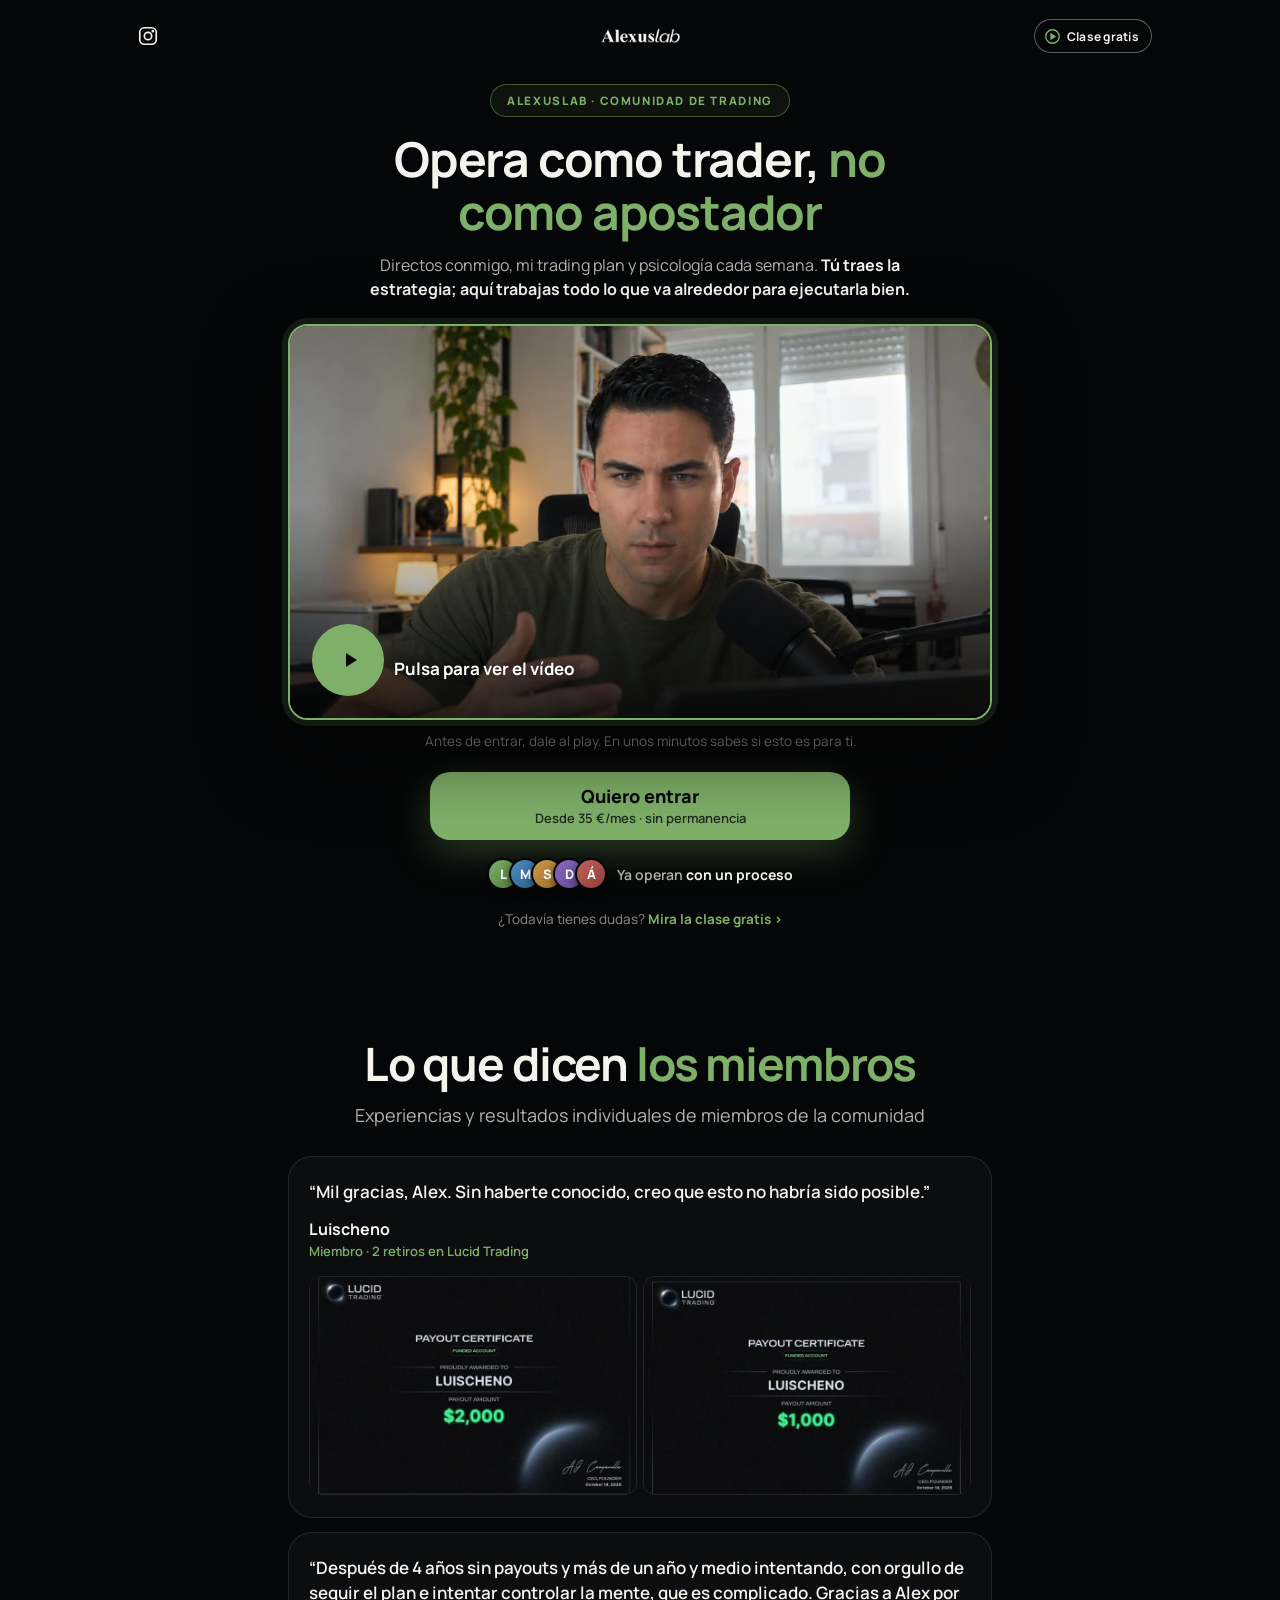
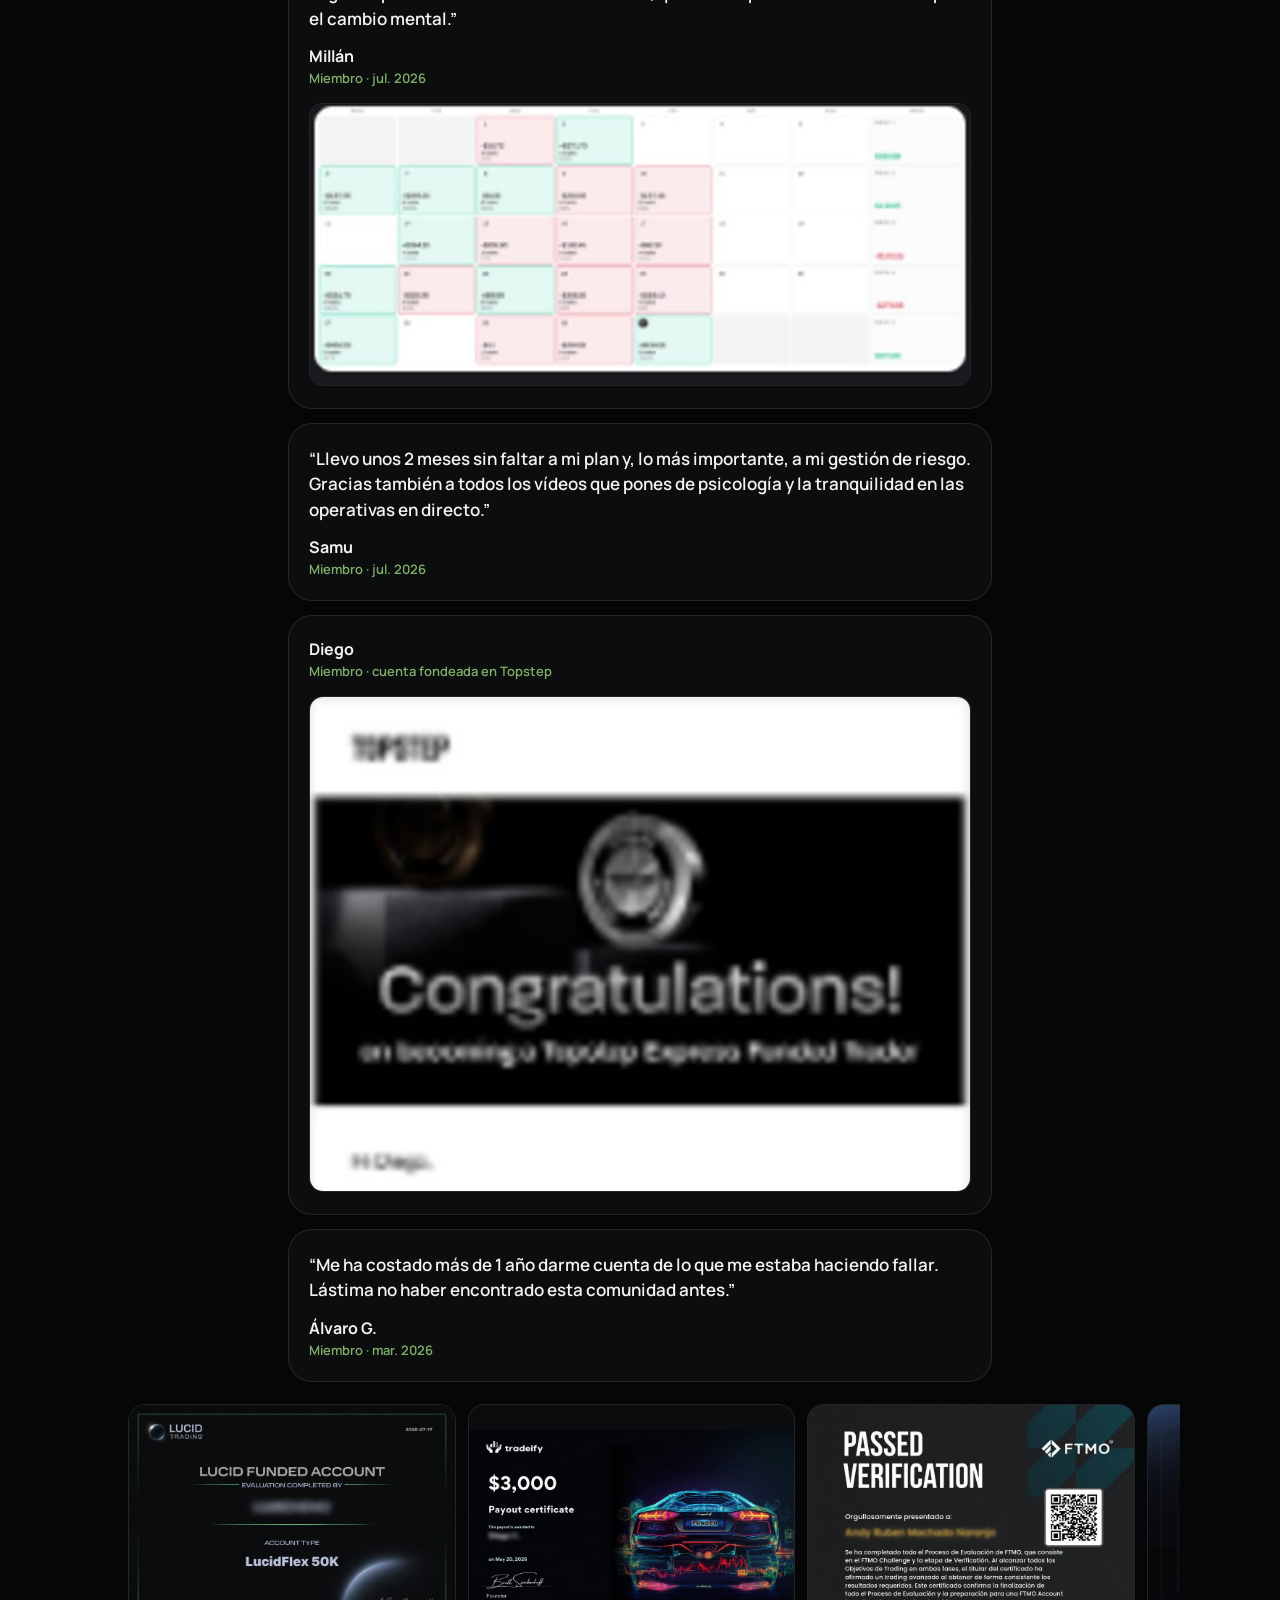
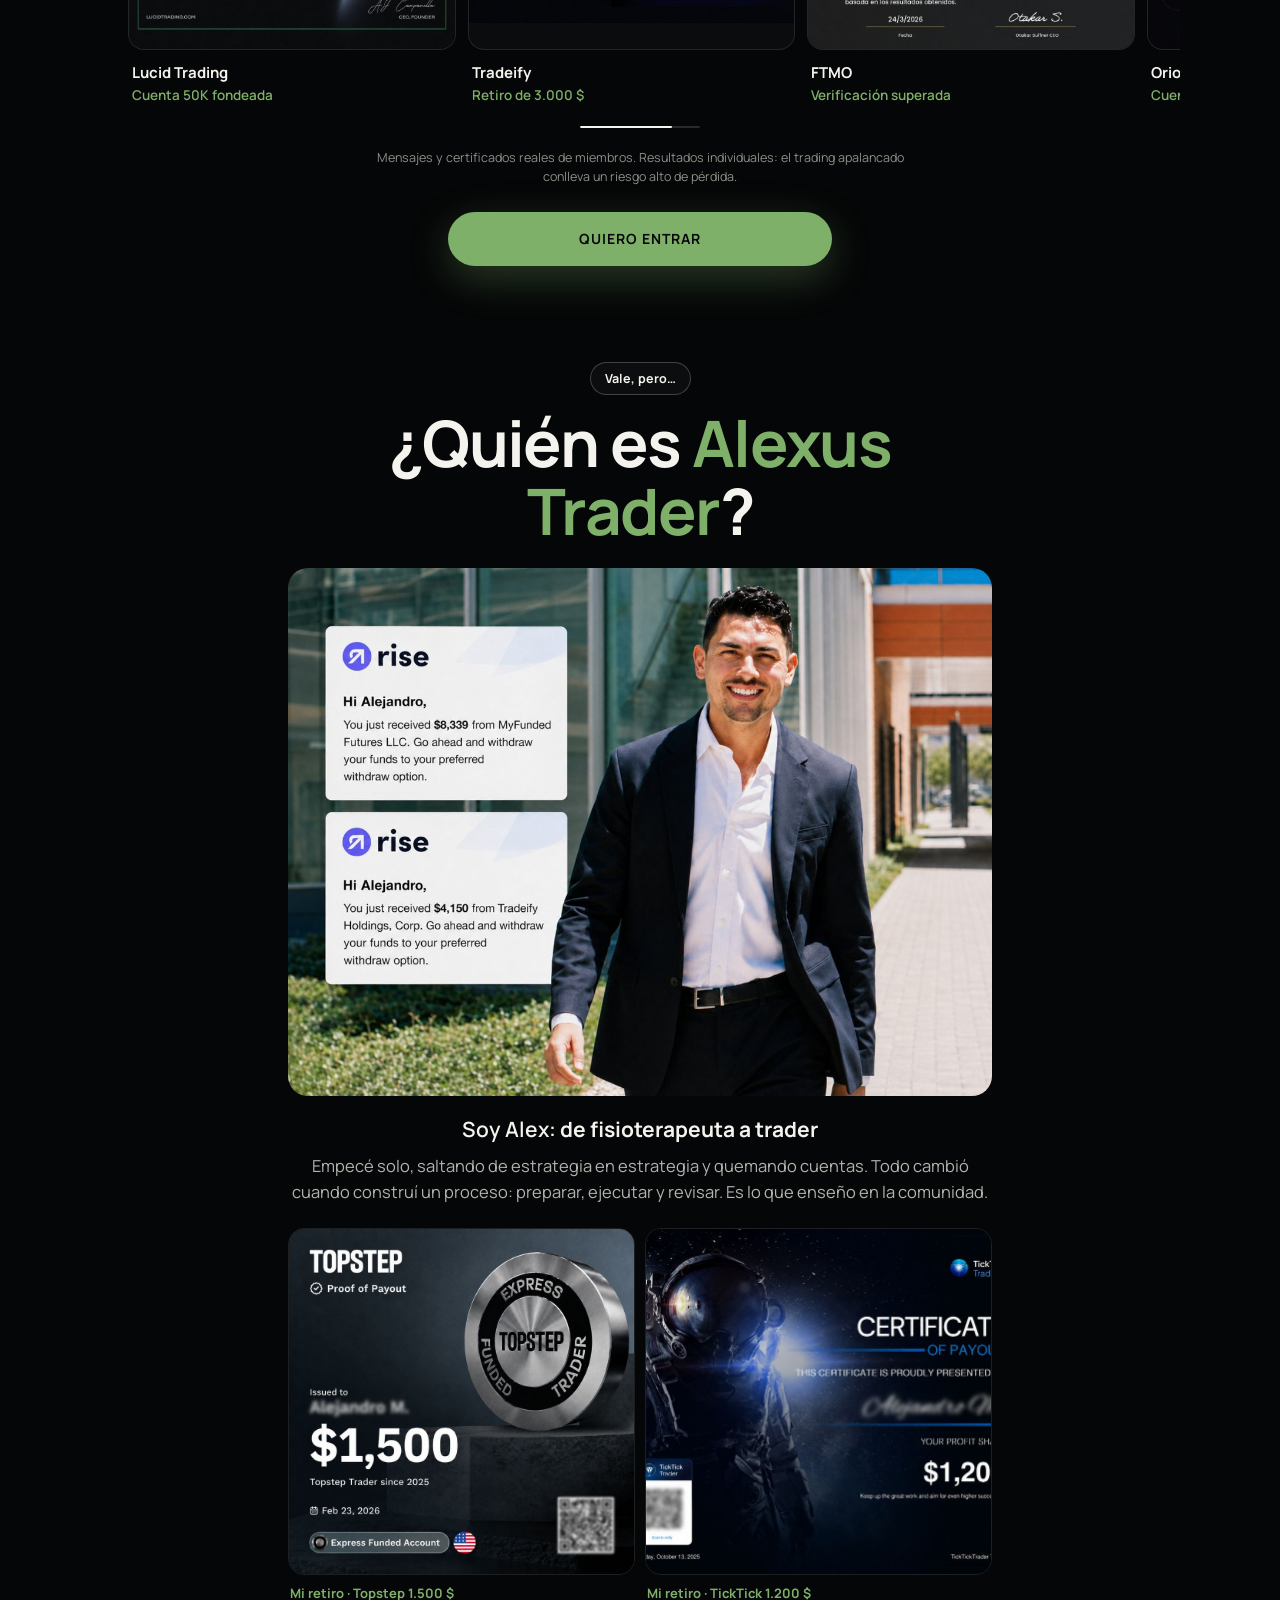
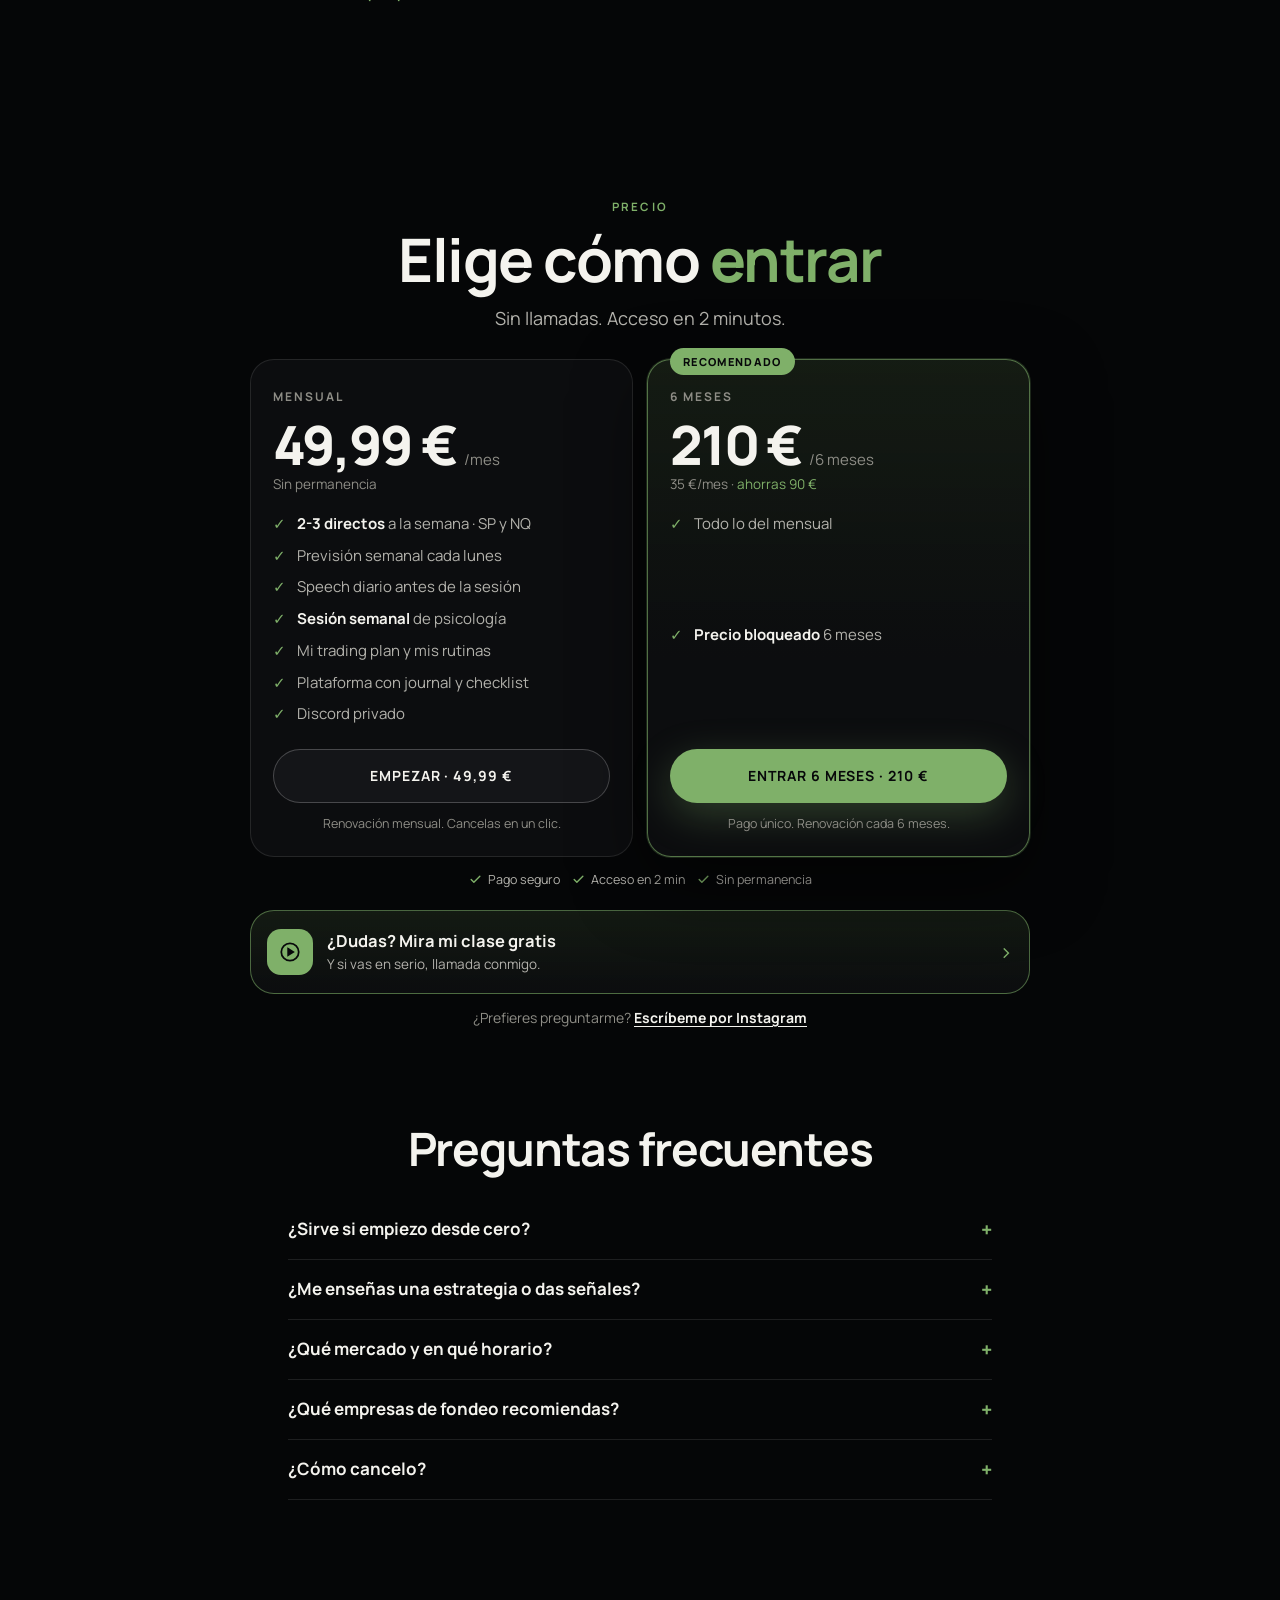
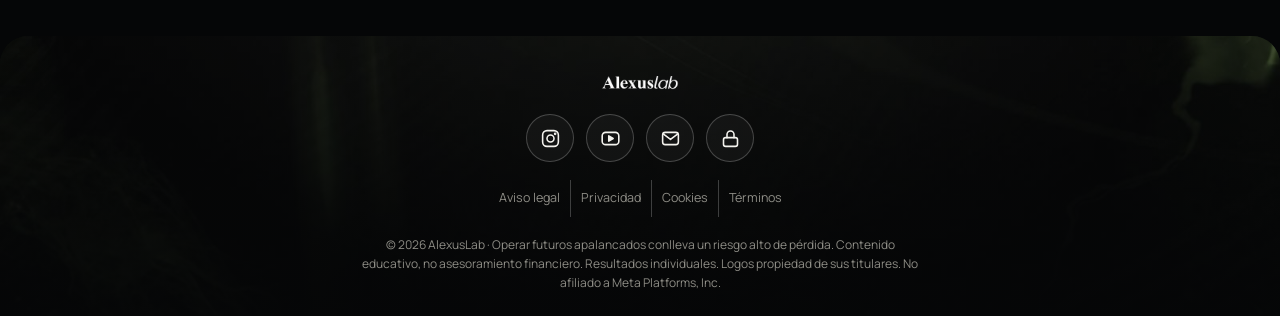
==== commit 7bb661fb: "Add files via upload" ====
--- a/index.html
+++ b/index.html
@@ -3,16 +3,17 @@
 <head>
 <meta charset="utf-8" />
 <meta name="viewport" content="width=device-width, initial-scale=1, viewport-fit=cover" />
-<title>Alexus Trader · Comunidad de trading de futuros</title>
-<meta name="description" content="Comunidad de trading de futuros (SP y NQ): del fondeo al capital real. Clase gratis y un vídeo nuevo cada semana en YouTube." />
+<title>Comunidad de trading de futuros — AlexusLab</title>
+<meta name="description" content="Opera como trader, no como apostador. Mira el vídeo: directos conmigo cada semana, mi trading plan y una sesión semanal de psicología. Desde 35 €/mes." />
 <meta property="og:type" content="website" />
 <meta property="og:site_name" content="AlexusLab" />
-<meta property="og:title" content="Alexus Trader · Trader, no gambler" />
-<meta property="og:description" content="Comunidad, clase gratis y un vídeo nuevo cada semana sobre cómo operar como un trader." />
+<meta property="og:title" content="Trader, no gambler — Comunidad AlexusLab" />
+<meta property="og:description" content="Directos conmigo cada semana, mi trading plan, rutinas y una sesión semanal de psicología. Desde 35 €/mes." />
 <meta property="og:image" content="https://www.alexus-lab.com/assets/og.jpg?v=2" />
 <meta property="og:url" content="https://www.alexus-lab.com/" />
 <meta name="twitter:card" content="summary_large_image" />
-<link rel="icon" href="favicon.svg" type="image/svg+xml" />
+<link rel="icon" href="[data-uri]" type="image/png" />
+<link rel="alternate icon" href="favicon.ico" sizes="any" />
 <link rel="apple-touch-icon" href="assets/apple-touch-icon.png" />
 <meta name="theme-color" content="#050607" />
 <link rel="preconnect" href="https://fonts.googleapis.com" />
@@ -24,52 +25,161 @@
 gtag('consent','default',{analytics_storage:g,ad_storage:g,ad_user_data:g,ad_personalization:g});})();
 gtag('js',new Date());gtag('config','G-5V6SQC3VV2');</script>
 <script async src="https://www.googletagmanager.com/gtag/js?id=G-5V6SQC3VV2"></script>
-<style>
-.hub__name{font-size:12px;font-weight:700;letter-spacing:.2em;text-transform:uppercase;color:var(--f-g);margin-bottom:2px}
-.hub__handle{font-weight:800;letter-spacing:-.04em}
-.hub__sub{color:#E4E3DD}
-.soc{display:flex;justify-content:center;gap:10px}
-.soc a{border-radius:50%;display:grid;place-items:center;border:1px solid rgba(255,255,255,.35);background:rgba(8,9,10,.45);backdrop-filter:blur(8px);-webkit-backdrop-filter:blur(8px);color:var(--f-ink)}
-.soc a:hover{border-color:var(--f-g);color:var(--f-g)}
-.soc svg{width:20px;height:20px;fill:none;stroke:currentColor;stroke-width:1.8;stroke-linecap:round;stroke-linejoin:round}
-.hub .foot{margin-top:30px}
-</style>
 </head>
-<body class="hub">
-
-<div class="ann" aria-label="Avisos"><div class="ann__win"><div class="ann__track"><span>Trader, no gambler</span><span>Vídeo nuevo cada semana</span><span>Operativa en directo · 15:30 h España</span><span>Futuros SP y NQ</span></div></div></div>
-
-<main>
-  <section class="hero">
-    <div class="hero__bg"><img src="[data-uri]" alt="Alex Moreno, fundador de AlexusLab" width="1448" height="1086" style="object-position:53% 22%!important" fetchpriority="high" /></div>
-    <div class="hero__c">
-      <div class="hub__name">Alex Moreno</div>
-      <div class="hub__handle">@alexus.trader</div>
-      <p class="hub__sub">Te ayudo a dar un proceso a tu trading</p>
-      <div class="soc">
-        <a href="https://www.instagram.com/alexus.trader/" target="_blank" rel="noopener" aria-label="Instagram"><svg viewBox="0 0 24 24"><rect x="3" y="3" width="18" height="18" rx="5"/><circle cx="12" cy="12" r="4"/><circle cx="17.3" cy="6.7" r=".6" fill="currentColor"/></svg></a>
-        <a href="https://youtube.com/@alexus.trader" target="_blank" rel="noopener" aria-label="YouTube"><svg viewBox="0 0 24 24"><rect x="2.5" y="5" width="19" height="14" rx="4"/><path d="m10 9 5 3-5 3z" fill="currentColor"/></svg></a>
-        <a href="mailto:alexmorenoantunez97@gmail.com" aria-label="Email"><svg viewBox="0 0 24 24"><rect x="3" y="5" width="18" height="14" rx="3"/><path d="m4 7 8 6 8-6"/></svg></a>
+<body class="com vslp">
+
+
+<header class="top">
+  <div class="top__in">
+    <a class="top__ico" href="https://www.instagram.com/alexus.trader/" target="_blank" rel="noopener" aria-label="Instagram"><svg viewBox="0 0 24 24"><rect x="3" y="3" width="18" height="18" rx="5"/><circle cx="12" cy="12" r="4"/><circle cx="17.3" cy="6.7" r=".6" fill="currentColor"/></svg></a>
+    <a href="index.html" aria-label="Inicio"><img class="top__logo" src="assets/logo-blanco-sm.png" alt="AlexusLab" width="81" height="27" /></a>
+    <a class="top__pill" href="Mentoria.html"><svg viewBox="0 0 24 24"><circle cx="12" cy="12" r="9.5"/><path d="m10 8.5 5.5 3.5-5.5 3.5z" fill="currentColor"/></svg>Clase gratis</a>
+  </div>
+</header>
+<section class="vsl">
+  <div class="wrap vsl__in">
+    <span class="pill-k pill-k--g">AlexusLab · Comunidad de trading</span>
+    <h1>Opera como trader, <span class="g">no como apostador</span></h1>
+    <p class="vsl__lead">Directos conmigo, mi trading plan y psicología cada semana. <b>Tú traes la estrategia; aquí trabajas todo lo que va alrededor para ejecutarla bien.</b></p>
+    <div class="vp" id="vsl" data-yt="AhtcN9Y61yY">
+      <div class="vp__frame"></div>
+      <img class="vp__cover" src="[data-uri]" alt="Alex Moreno en el vídeo de AlexusLab" width="1280" height="720" fetchpriority="high" />
+      <button class="vp__btn" type="button" aria-label="Ver el vídeo con sonido">
+        <span class="vp__play"><svg viewBox="0 0 24 24"><path d="M8 5v14l11-7z"/></svg></span>
+        <span class="vp__msg">Pulsa para ver el vídeo</span>
+      </button>
+    </div>
+    <p class="vsl__cap">Antes de entrar, dale al play. En unos minutos sabes si esto es para ti.</p>
+    <a class="btn btn--primary btn--2l vsl__cta" href="#precios"><b>Quiero entrar</b><span>Desde 35 €/mes · sin permanencia</span></a>
+    <a class="proof" href="#resultados"><span class="proof__av"><i>L</i><i>M</i><i>S</i><i>D</i><i>Á</i></span><span>Ya operan <b>con un proceso</b></span></a>
+    <a class="vsl__alt" href="Mentoria.html">¿Todavía tienes dudas? <b>Mira la clase gratis ›</b></a>
+  </div>
+</section>
+<span data-sticky-after></span>
+
+<section class="sec" id="resultados">
+  <div class="wrap wrap--narrow">
+    <div class="sec-head center rv">
+      <h2 class="h-l">Lo que dicen <span class="g">los miembros</span></h2>
+      <p class="lead">Experiencias y resultados individuales de miembros de la comunidad</p>
+    </div>
+    <div class="rcs">
+      <figure class="rc rv">
+        <blockquote>“Mil gracias, Alex. Sin haberte conocido, creo que esto no habría sido posible.”</blockquote>
+        <figcaption><b>Luischeno</b><small>Miembro · 2 retiros en Lucid Trading</small></figcaption>
+        <div class="rc__img rc__img--2">
+          <img src="[data-uri]" alt="Certificado de retiro de Lucid Trading de 2.000 $ a nombre de Luischeno" width="900" height="614" loading="lazy" />
+          <img src="[data-uri]" alt="Certificado de retiro de Lucid Trading de 1.000 $ a nombre de Luischeno" width="900" height="602" loading="lazy" />
+        </div>
+      </figure>
+      <figure class="rc rv">
+        <blockquote>“Después de 4 años sin payouts y más de un año y medio intentando, con orgullo de seguir el plan e intentar controlar la mente, que es complicado. Gracias a Alex por el cambio mental.”</blockquote>
+        <figcaption><b>Millán</b><small>Miembro · jul. 2026</small></figcaption>
+        <div class="rc__img"><img src="[data-uri]" alt="Calendario de operaciones de Millán" width="584" height="248" loading="lazy" /></div>
+      </figure>
+      <figure class="rc rv">
+        <blockquote>“Llevo unos 2 meses sin faltar a mi plan y, lo más importante, a mi gestión de riesgo. Gracias también a todos los vídeos que pones de psicología y la tranquilidad en las operativas en directo.”</blockquote>
+        <figcaption><b>Samu</b><small>Miembro · jul. 2026</small></figcaption>
+      </figure>
+      <figure class="rc rv">
+        <figcaption><b>Diego</b><small>Miembro · cuenta fondeada en Topstep</small></figcaption>
+        <div class="rc__img"><img src="[data-uri]" alt="Email de Topstep: Express Funded Trader" width="492" height="368" loading="lazy" /></div>
+      </figure>
+      <figure class="rc rv">
+        <blockquote>“Me ha costado más de 1 año darme cuenta de lo que me estaba haciendo fallar. Lástima no haber encontrado esta comunidad antes.”</blockquote>
+        <figcaption><b>Álvaro G.</b><small>Miembro · mar. 2026</small></figcaption>
+      </figure>
+    </div>
+  </div>
+  <div class="car rv" style="margin-top:22px">
+    <div class="pc"><div class="pc__img"><img src="assets/proof-8.jpg" alt="Certificado Lucid Trading 50K" width="900" height="675" loading="lazy" /></div><div class="pc__cap"><b>Lucid Trading</b><span>Cuenta 50K fondeada</span></div></div>
+    <div class="pc"><div class="pc__img"><img src="assets/proof-2.jpg" alt="Certificado de retiro Tradeify" width="900" height="534" loading="lazy" /></div><div class="pc__cap"><b>Tradeify</b><span>Retiro de 3.000 $</span></div></div>
+    <div class="pc"><div class="pc__img"><img src="assets/proof-6.jpg" alt="Certificado FTMO" width="900" height="675" loading="lazy" /></div><div class="pc__cap"><b>FTMO</b><span>Verificación superada</span></div></div>
+    <div class="pc"><div class="pc__img"><img src="assets/proof-7.jpg" alt="Certificado Orion Funded" width="900" height="675" loading="lazy" /></div><div class="pc__cap"><b>Orion Funded</b><span>Cuenta fondeada</span></div></div>
+  </div>
+  <div class="car-bar"><i></i></div>
+  <p class="risk-note">Mensajes y certificados reales de miembros. Resultados individuales: el trading apalancado conlleva un riesgo alto de pérdida.</p>
+  <div class="wrap" style="max-width:440px;margin-top:26px"><a class="btn btn--primary" href="#precios">Quiero entrar</a></div>
+</section>
+
+<section class="sec who" style="padding-top:0">
+  <div class="wrap wrap--narrow">
+    <div class="center rv"><span class="pill-k">Vale, pero…</span></div>
+    <h2 class="who__h rv">¿Quién es <span class="g">Alexus Trader</span>?</h2>
+    <div class="who__img rv"><img src="assets/alex-historia-3.jpg" alt="Alex Moreno, fundador de AlexusLab" width="1200" height="900" loading="lazy" /></div>
+    <p class="who__t rv">Soy Alex: <b>de fisioterapeuta a trader</b></p>
+    <p class="who__p rv">Empecé solo, saltando de estrategia en estrategia y quemando cuentas. Todo cambió cuando construí un proceso: preparar, ejecutar y revisar. Es lo que enseño en la comunidad.</p>
+    <div class="mine rv">
+      <figure><img src="assets/proof-12.jpg" alt="Mi certificado de retiro de Topstep" width="900" height="900" loading="lazy" /><figcaption>Mi retiro · Topstep 1.500 $</figcaption></figure>
+      <figure><img src="assets/proof-9.jpg" alt="Mi certificado de retiro de TickTick Trader" width="900" height="691" loading="lazy" /><figcaption>Mi retiro · TickTick 1.200 $</figcaption></figure>
+    </div>
+  </div>
+</section>
+<section class="sec" id="precios">
+  <div class="wrap">
+    <div class="sec-head center rv">
+      <div class="kicker">Precio</div>
+      <h2 class="h-xl">Elige cómo <span class="g">entrar</span></h2>
+      <p class="lead">Sin llamadas. Acceso en 2 minutos.</p>
+    </div>
+    <div class="price-grid rv">
+      <div class="plan">
+        <div class="plan__name">Mensual</div>
+        <div class="plan__price"><b>49,99 €</b><span>/mes</span></div>
+        <div class="plan__was">Sin permanencia</div>
+        <ul class="plan__list">
+          <li><b>2-3 directos</b> a la semana · SP y NQ</li>
+          <li>Previsión semanal cada lunes</li>
+          <li>Speech diario antes de la sesión</li>
+          <li><b>Sesión semanal</b> de psicología</li>
+          <li>Mi trading plan y mis rutinas</li>
+          <li>Plataforma con journal y checklist</li>
+          <li>Discord privado</li>
+        </ul>
+        <a class="btn btn--ghost" href="https://whop.com/checkout/plan_TDJCSpUMg5ddK">Empezar · 49,99 €</a>
+        <p class="plan__renew">Renovación mensual. Cancelas en un clic.</p>
       </div>
-    </div>
-  </section>
-
-  <nav class="cta2" aria-label="Accesos principales">
-    <a class="c1" href="Comunidad.html">
-      <span class="cta2__i"><svg viewBox="0 0 24 24"><circle cx="9" cy="8" r="3.5"/><path d="M2.5 20c0-3.6 2.9-6 6.5-6s6.5 2.4 6.5 6"/><circle cx="17" cy="9" r="2.6"/><path d="M16.5 14.2c3 .2 5 2.3 5 5.3"/></svg></span>
-      <span class="cta2__t"><b>Entra en mi comunidad</b><span>Desde 35 €/mes · sin permanencia</span></span>
-      <span class="cta2__a">›</span>
+      <div class="plan plan--best">
+        <span class="plan__tag">Recomendado</span>
+        <div class="plan__name">6 meses</div>
+        <div class="plan__price"><b>210 €</b><span>/6 meses</span></div>
+        <div class="plan__was">35 €/mes · <span class="g">ahorras 90 €</span></div>
+        <ul class="plan__list">
+          <li>Todo lo del mensual</li>
+          <li><b>Precio bloqueado</b> 6 meses</li>
+        </ul>
+        <a class="btn btn--primary" href="https://whop.com/checkout/plan_1awGPEaPXlNfs">Entrar 6 meses · 210 €</a>
+        <p class="plan__renew">Pago único. Renovación cada 6 meses.</p>
+      </div>
+    </div>
+    <div class="checks"><span><svg viewBox="0 0 24 24"><path d="m20 6-11 11-5-5"/></svg>Pago seguro</span><span><svg viewBox="0 0 24 24"><path d="m20 6-11 11-5-5"/></svg>Acceso en 2 min</span><span><svg viewBox="0 0 24 24"><path d="m20 6-11 11-5-5"/></svg>Sin permanencia</span></div>
+    <a class="doubt-card rv" href="Mentoria.html">
+      <span class="doubt-card__i"><svg viewBox="0 0 24 24"><circle cx="12" cy="12" r="9.5"/><path d="m10 8.5 5.5 3.5-5.5 3.5z" fill="currentColor"/></svg></span>
+      <span class="doubt-card__t"><b>¿Dudas? Mira mi clase gratis</b><span>Y si vas en serio, llamada conmigo.</span></span>
+      <span class="doubt-card__a">›</span>
     </a>
-    <a class="c2" href="Mentoria.html">
-      <span class="cta2__i"><svg viewBox="0 0 24 24"><circle cx="12" cy="12" r="9.5"/><path d="m10 8.5 5.5 3.5-5.5 3.5z" fill="currentColor"/></svg></span>
-      <span class="cta2__t"><b>Clase gratis</b><span>Los 3 pilares para ser trader</span></span>
-      <span class="cta2__a">›</span>
-    </a>
-  </nav>
-
-  <a class="members" href="https://app.alexus-lab.com/" target="_blank" rel="noopener"><svg viewBox="0 0 24 24"><rect x="3" y="11" width="18" height="11" rx="2"/><path d="M7 11V7a5 5 0 0 1 10 0v4"/></svg>Acceso a la plataforma (miembros)</a>
-</main>
-
+    <p class="ig-line">¿Prefieres preguntarme? <a href="https://ig.me/m/alexus.trader" target="_blank" rel="noopener">Escríbeme por Instagram</a></p>
+  </div>
+</section>
+<section class="sec" style="padding-top:0">
+  <div class="wrap wrap--narrow faq">
+    <div class="sec-head center rv"><h2 class="h-l">Preguntas frecuentes</h2></div>
+    <div class="rv">
+      <details><summary>¿Sirve si empiezo desde cero?</summary><p>La comunidad está pensada para traders que ya han estudiado y practicado. Si empiezas desde cero, te recomiendo una llamada conmigo para evaluar tu situación: <a href="Mentoria.html">empieza por la clase gratis</a> y podrás reservarla.</p></details>
+      <details><summary>¿Me enseñas una estrategia o das señales?</summary><p>Ninguna de las dos. Tienes que venir con una estrategia que sepas que te funciona. Aquí trabajas todo lo que va alrededor: plan, rutinas, psicología y ejecución. Yo opero en directo para que veas el porqué de cada decisión.</p></details>
+      <details><summary>¿Qué mercado y en qué horario?</summary><p>Futuros SP y NQ, en la apertura de Nueva York. Los directos son de 15:30 a 17:30 h (España), 2 o 3 veces por semana.</p></details>
+      <details><summary>¿Qué empresas de fondeo recomiendas?</summary><p>El fondeo es el entrenamiento; el objetivo es llegar a capital real. Mi orden, sin vínculo ni comisión (las 3 primeras no te meten prisa ni límite de 30 días):</p><div class="logos">
+  <span class="lg lg--top"><i>1</i><img src="assets/logo-lucid.png" alt="Lucid Trading" width="373" height="120" loading="lazy" /></span>
+  <span class="lg lg--top"><i>2</i><img src="assets/logo-tradeify.png" alt="Tradeify" width="453" height="117" loading="lazy" /></span>
+  <span class="lg lg--top"><i>3</i><img class="w" src="assets/logo-fundednext.png" alt="FundedNext" width="252" height="30" loading="lazy" /></span>
+  <span class="lg"><i>4</i><img class="m" src="assets/logo-mff.png" alt="My Funded Futures" width="634" height="120" loading="lazy" /></span>
+  <span class="lg"><i>5</i><img src="assets/logo-tpt.png" alt="Take Profit Trader" width="435" height="105" loading="lazy" /></span>
+  <span class="lg"><i>6</i><img src="assets/logo-topstep.png" alt="Topstep" width="442" height="120" loading="lazy" /></span>
+</div></details>
+      <details><summary>¿Cómo cancelo?</summary><p>Se renueva cada mes o cada 6 meses según el plan. Cancelas cuando quieras desde Whop, sin permanencia.</p></details>
+    </div>
+  </div>
+</section>
 <footer class="foot">
   <div class="wrap foot__in">
     <a href="index.html" aria-label="Inicio"><img class="foot__logo" src="assets/logo-blanco-sm.png" alt="AlexusLab" width="81" height="27" loading="lazy" /></a>
@@ -83,6 +193,10 @@
     <p class="foot__legal">© 2026 AlexusLab · Operar futuros apalancados conlleva un riesgo alto de pérdida. Contenido educativo, no asesoramiento financiero. Resultados individuales. Logos propiedad de sus titulares. No afiliado a Meta Platforms, Inc.</p>
   </div>
 </footer>
+
+<div class="sticky-cta" data-hide-on="#precios"><div class="sticky-cta__in"><div class="sticky-cta__price"><b>Desde 35 €</b><span>al mes · sin llamadas</span></div><a class="btn btn--primary" href="#precios">Ver planes ›</a></div></div>
+
 <script src="funnel.js"></script>
+<script>alVideo(document.getElementById('vsl'));</script>
 </body>
 </html>
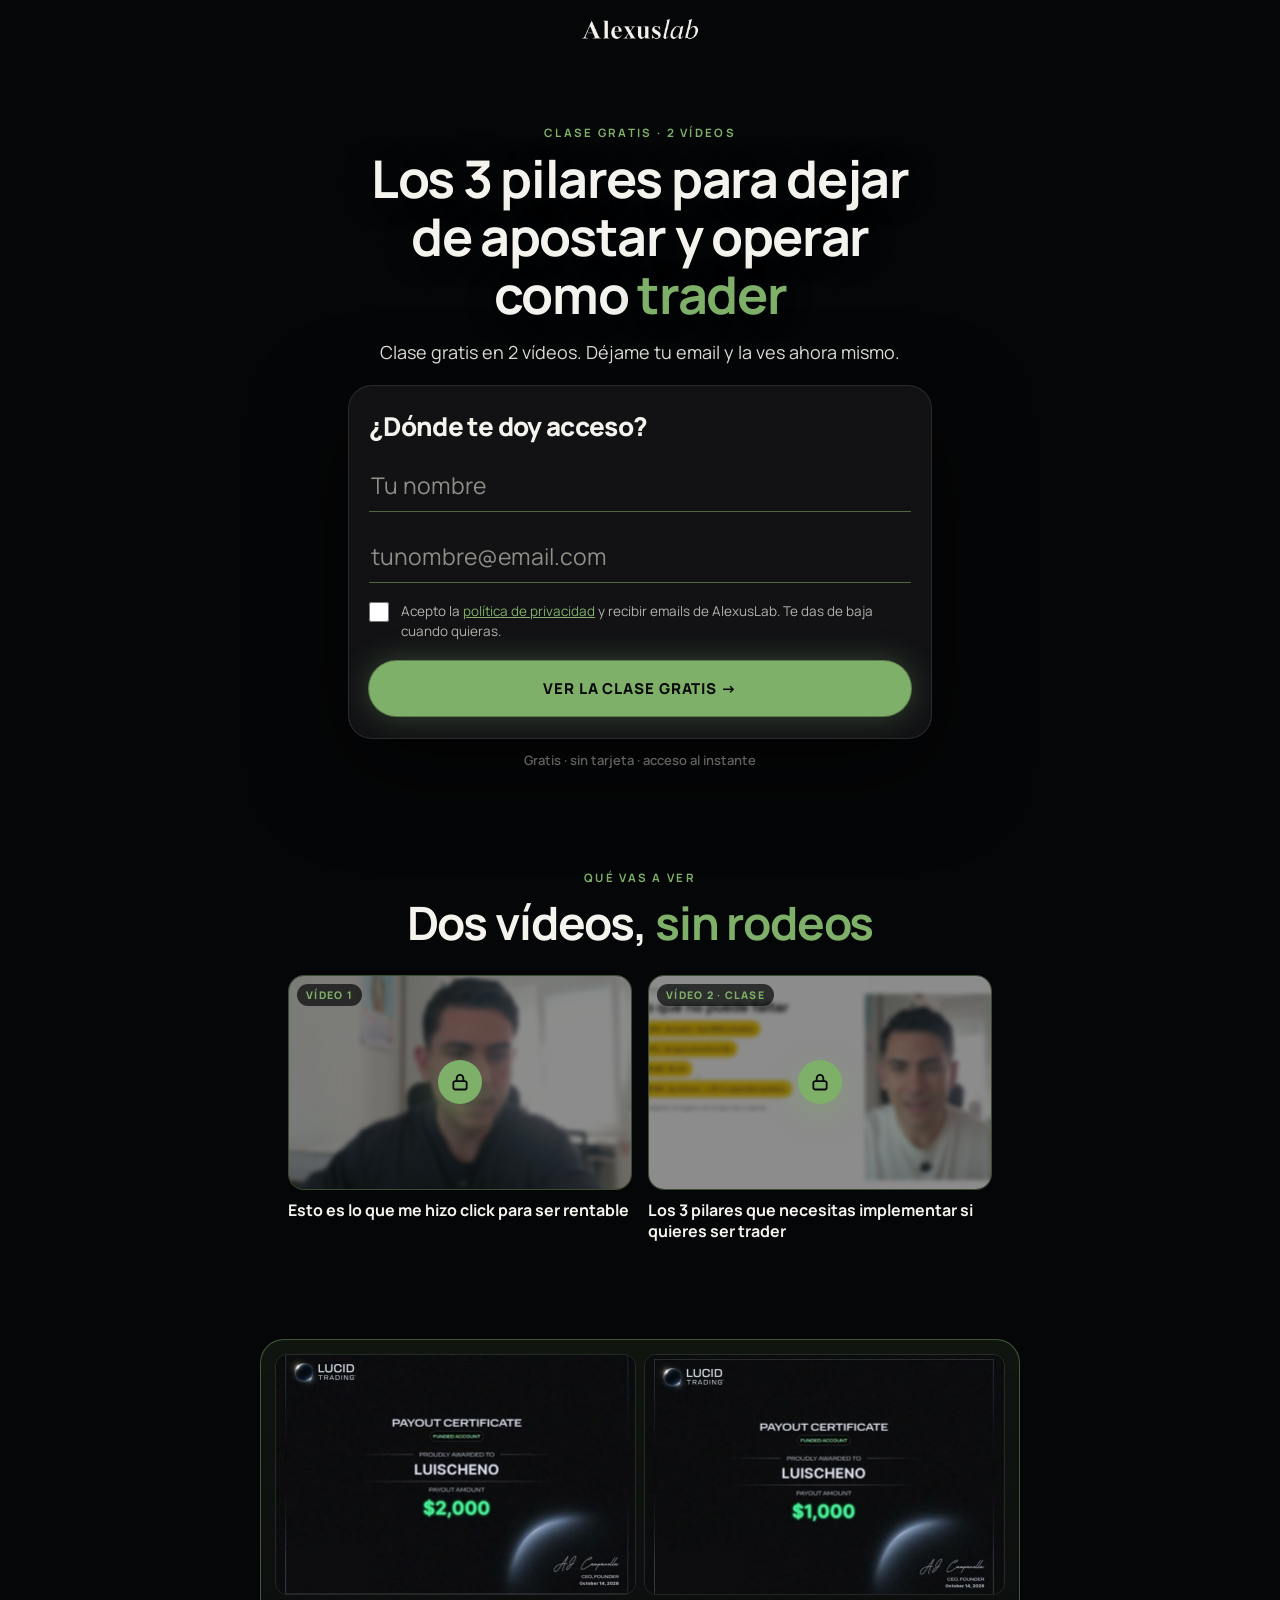
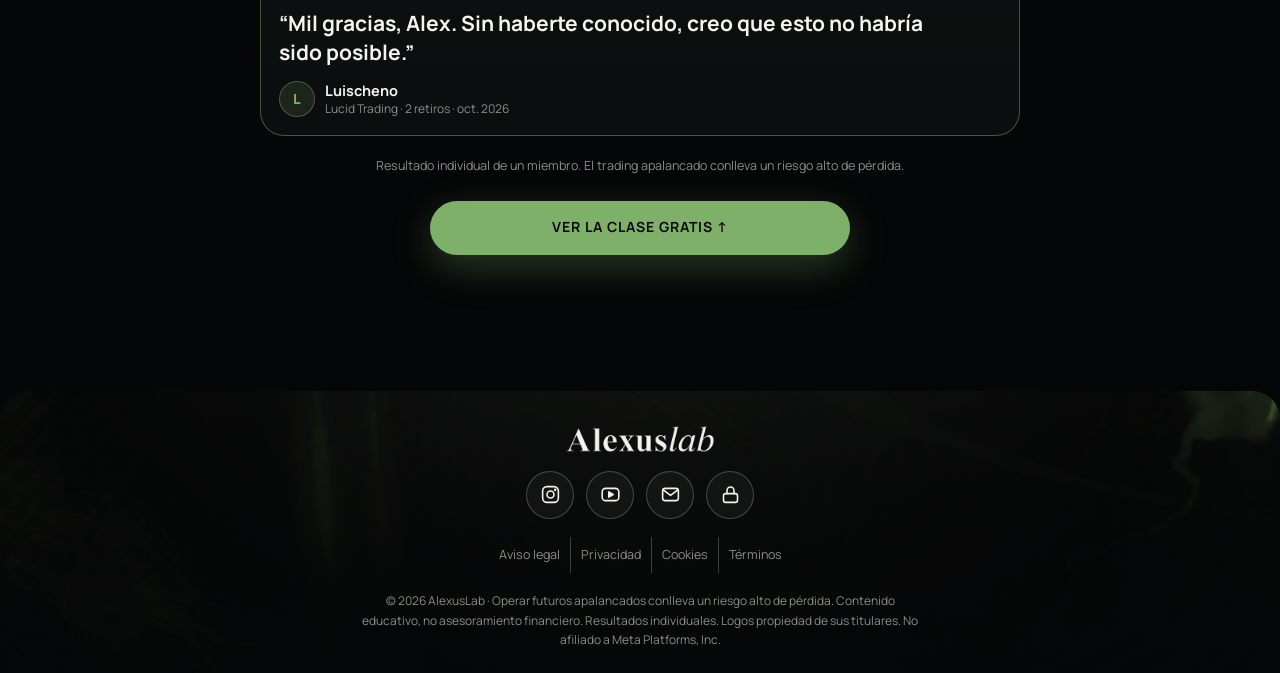
==== commit 975740d2: "Add files via upload" ====
--- a/index.html
+++ b/index.html
@@ -3,12 +3,12 @@
 <head>
 <meta charset="utf-8" />
 <meta name="viewport" content="width=device-width, initial-scale=1, viewport-fit=cover" />
-<title>Comunidad de trading de futuros — AlexusLab</title>
-<meta name="description" content="Opera como trader, no como apostador. Mira el vídeo: directos conmigo cada semana, mi trading plan y una sesión semanal de psicología. Desde 35 €/mes." />
+<title>Clase gratis: los 3 pilares para operar como trader — AlexusLab</title>
+<meta name="description" content="Clase gratis: los 3 pilares que necesitas implementar si quieres ser trader y lo que me hizo click para ser rentable. Dos vídeos, sin tarjeta." />
 <meta property="og:type" content="website" />
 <meta property="og:site_name" content="AlexusLab" />
-<meta property="og:title" content="Trader, no gambler — Comunidad AlexusLab" />
-<meta property="og:description" content="Directos conmigo cada semana, mi trading plan, rutinas y una sesión semanal de psicología. Desde 35 €/mes." />
+<meta property="og:title" content="Clase gratis — AlexusLab" />
+<meta property="og:description" content="Dos vídeos gratis: lo que me hizo click y los 3 pilares que necesitas si quieres ser trader." />
 <meta property="og:image" content="https://www.alexus-lab.com/assets/og.jpg?v=2" />
 <meta property="og:url" content="https://www.alexus-lab.com/" />
 <meta name="twitter:card" content="summary_large_image" />
@@ -25,164 +25,228 @@
 gtag('consent','default',{analytics_storage:g,ad_storage:g,ad_user_data:g,ad_personalization:g});})();
 gtag('js',new Date());gtag('config','G-5V6SQC3VV2');</script>
 <script async src="https://www.googletagmanager.com/gtag/js?id=G-5V6SQC3VV2"></script>
+<style>
+.quiz__box{position:relative;background:rgba(20,21,24,.9);border:1px solid var(--f-line);border-radius:20px;padding:clamp(30px,4vw,46px) clamp(22px,3.4vw,44px) clamp(24px,3vw,34px);min-height:440px;display:flex;flex-direction:column;box-shadow:0 30px 90px rgba(0,0,0,.55);overflow:hidden}
+.quiz__bar{position:absolute;top:0;left:0;right:0;height:5px;background:rgba(255,255,255,.07)}
+.quiz__bar i{display:block;height:100%;background:linear-gradient(90deg,var(--f-g),#B4E08C);box-shadow:0 0 18px rgba(127,176,105,.75);transition:width .4s cubic-bezier(.4,0,.2,1)}
+.quiz__n{font-family:ui-monospace,SFMono-Regular,Menlo,monospace;font-size:13px;font-weight:700;letter-spacing:.2em;color:var(--f-g);margin-bottom:16px}
+.quiz__n span{color:var(--f-ink-3)}
+.quiz__q{font-size:clamp(24px,3.8vw,36px);font-weight:800;letter-spacing:-.025em;line-height:1.12;text-wrap:pretty}
+.quiz__sub{margin-top:10px;font-size:15px;color:var(--f-ink-3)}
+.quiz__opts{display:flex;flex-direction:column;gap:11px;margin-top:26px}
+.quiz__opt{display:flex;align-items:center;gap:15px;width:100%;text-align:left;padding:18px 20px;border-radius:12px;background:rgba(28,30,34,.9);border:1px solid var(--f-line);color:var(--f-ink);font-family:var(--f-font);font-size:17px;font-weight:600;cursor:pointer;transition:border-color .18s,background .18s,box-shadow .18s,transform .12s}
+.quiz__opt:hover{border-color:var(--f-g);background:rgba(127,176,105,.1);box-shadow:0 0 0 1px rgba(127,176,105,.35),0 0 28px rgba(127,176,105,.18);transform:translateX(4px)}
+.quiz__opt i{flex:0 0 auto;width:30px;height:30px;border-radius:8px;display:grid;place-items:center;background:rgba(255,255,255,.06);border:1px solid var(--f-line);font-family:ui-monospace,SFMono-Regular,Menlo,monospace;font-style:normal;font-size:12px;font-weight:800;color:var(--f-ink-3)}
+.quiz__opt:hover i{color:var(--f-g);border-color:rgba(127,176,105,.55)}
+.quiz__field{margin-top:30px;display:flex;gap:14px;align-items:flex-end;flex-wrap:wrap}
+.quiz__field input,.quiz__field select,.quiz__field textarea{flex:1 1 220px;min-width:0;background:transparent;border:0;border-bottom:1.5px solid rgba(127,176,105,.55);color:var(--f-ink);font-family:var(--f-font);font-size:clamp(18px,2.4vw,23px);padding:10px 2px;transition:border-color .18s}
+.quiz__field textarea{flex:1 1 100%;border:1.5px solid var(--f-line);border-radius:12px;background:rgba(28,30,34,.8);padding:16px;font-size:17px;line-height:1.5;min-height:120px;resize:vertical}
+.quiz__field select{flex:0 0 auto;width:auto;max-width:100%;font-size:17px;cursor:pointer}
+.quiz__field select option{background:#141518;color:#fff}
+.quiz__field input:focus,.quiz__field select:focus,.quiz__field textarea:focus{outline:0;border-color:var(--f-g)}
+.quiz__field ::placeholder{color:var(--f-ink-3)}
+.quiz__foot{margin-top:auto;padding-top:30px;display:flex;align-items:center;gap:18px;flex-wrap:wrap}
+.quiz__back{background:0;border:0;color:var(--f-ink-3);font-family:ui-monospace,SFMono-Regular,Menlo,monospace;font-size:13.5px;cursor:pointer;padding:6px 2px}
+.quiz__back:hover{color:var(--f-ink)}
+.quiz__next{border:0;border-radius:12px;background:var(--f-g);color:#08090A;font-family:var(--f-font);font-size:16px;font-weight:800;letter-spacing:.06em;text-transform:uppercase;padding:17px 30px;cursor:pointer;box-shadow:0 0 0 1px rgba(127,176,105,.6),0 0 30px rgba(127,176,105,.35);transition:box-shadow .2s,transform .12s}
+.quiz__next:hover{box-shadow:0 0 0 1px rgba(180,224,140,.85),0 0 54px rgba(127,176,105,.6);transform:translateY(-1px)}
+.quiz__hint{font-family:ui-monospace,SFMono-Regular,Menlo,monospace;font-size:12px;color:var(--f-ink-3)}
+.quiz__err{margin-top:12px;font-size:14px;color:#D98A8A}
+.quiz__done{text-align:center;display:flex;flex-direction:column;justify-content:center;flex:1;gap:16px}
+.quiz__check{width:66px;height:66px;border-radius:50%;background:rgba(127,176,105,.14);border:1px solid rgba(127,176,105,.5);display:grid;place-items:center;margin:0 auto}
+.quiz__check svg{width:29px;height:29px;stroke:var(--f-g);fill:none;stroke-width:2.6;stroke-linecap:round;stroke-linejoin:round}
+.quiz__box{min-height:400px}
+.quiz__field--stack{flex-direction:column;align-items:stretch;gap:18px}
+.quiz__field--stack input{flex:0 0 auto;width:100%}
+.quiz__ok{display:flex;gap:12px;align-items:flex-start;margin-top:22px;font-size:14px;line-height:1.5;color:var(--f-ink-2);cursor:pointer}
+.quiz__ok input{flex:0 0 auto;width:20px;height:20px;margin:1px 0 0;accent-color:var(--f-g)}
+.quiz__ok a{text-decoration:underline}
+@media(hover:none){.quiz__hint{display:none}}
+body.done .sec:not(#resultado),body.done .hero,body.done .quiz,body.done .big-mq,body.done .sticky-cta,body.done [data-sticky-after]{display:none!important}
+#resultado{display:none}
+body.done #resultado{display:block}
+.res{max-width:760px;margin:0 auto;text-align:center}
+.res h2{font-size:clamp(28px,4.4vw,44px);margin-bottom:12px}
+.res .lead{max-width:600px;margin:0 auto 26px}
+.res__cal{height:760px;border-radius:14px;overflow:hidden;background:#fff}
+.res__alt{margin-top:18px;font-size:14px;color:var(--f-ink-3)}
+.res__alt button{background:0;border:0;padding:0;color:var(--f-g);font-family:var(--f-font);font-size:14px;text-decoration:underline;cursor:pointer}
+.res__card{border:1px solid rgba(127,176,105,.5);border-radius:16px;padding:26px 22px;background:linear-gradient(180deg,rgba(127,176,105,.1),rgba(20,21,24,.9));text-align:left}
+.res__card p{color:var(--f-ink-2);font-size:16px;line-height:1.55;margin-bottom:18px}
+.res__card b{color:var(--f-ink)}
+.res__price{font-size:clamp(34px,6vw,46px);font-weight:800;letter-spacing:-.03em;margin-bottom:4px}
+.res__price span{font-size:15px;font-weight:600;color:var(--f-ink-3);letter-spacing:0}
+.res__err{margin-top:16px;font-size:14px;color:#D98A8A}
+.men .hero{min-height:58svh}
+.men .hero h1{font-size:clamp(30px,6vw,52px)}
+.quiz{position:relative;z-index:3;max-width:640px;margin:-6px auto 0;padding:0 var(--f-pad)}
+.quiz__box{border-radius:var(--f-r);min-height:380px;padding:30px 20px 22px}
+.quiz__opt{border-radius:14px}
+.quiz__next{border-radius:999px;font-size:14px;padding:15px 26px}
+.quiz__q{font-size:clamp(22px,5.4vw,32px)}
+.quiz__ok input{accent-color:var(--f-g)}
+.res__cal{height:760px}
+.vids__logo{height:40px;width:auto;margin:0 auto 26px}
+.res h2{font-size:clamp(28px,6vw,44px)}
+</style>
+<style>.res__price span{display:block;margin-top:6px}</style>
+<style>
+.res{text-align:left;max-width:720px}
+.res>h2,.res>.lead{text-align:center}
+.cls{margin-top:30px}
+.cls__t{font-size:clamp(19px,4.6vw,26px);line-height:1.25;letter-spacing:-.02em;margin-bottom:14px}
+.cls__t b{color:var(--f-g)}
+.cls .vid img{filter:brightness(.6)}
+.cls .vid__play{place-items:center;padding:0}
+.next{margin-top:44px;padding:26px 20px;border:1px solid rgba(127,176,105,.5);border-radius:var(--f-r);background:linear-gradient(180deg,rgba(127,176,105,.1),var(--f-bg-2) 55%)}
+.next h3{font-size:clamp(26px,6vw,36px);margin-bottom:10px}
+.next>p{font-size:15.5px;line-height:1.55;color:var(--f-ink-2);margin-bottom:18px}
+.next .res__card{border:1px solid var(--f-line);background:var(--f-bg)}
+.res__more{margin-top:14px;text-align:center;font-size:14px;font-weight:700}
+.doubts{margin-top:22px;text-align:center}
+.doubts b{display:block;font-size:15px;margin-bottom:12px}
+.doubts__b{display:grid;gap:10px}
+@media(min-width:560px){.doubts__b{grid-template-columns:1fr 1fr}}
+.doubts .btn{min-height:48px;font-size:12.5px}
+</style>
+<style>.men .hero{min-height:auto;padding-top:88px}.steps3 p{margin:0}</style>
+<style>.men .hero__bg::after{background:linear-gradient(180deg,rgba(5,6,7,.62) 0%,rgba(5,6,7,.7) 50%,rgba(5,6,7,.9) 85%,#050607 100%)}@media(min-width:900px){.men .hero__bg::after{background:linear-gradient(180deg,transparent 60%,rgba(5,6,7,.5))}}</style>
+<style>
+.quiz__trust{max-width:640px;margin:12px auto 0;padding:0 var(--f-pad);text-align:center;font-size:13px;font-weight:600;color:var(--f-ink-3)}
+.lessons{display:grid;gap:10px}
+.lesson{display:flex;gap:14px;align-items:center;padding:18px;border:1px solid rgba(127,176,105,.4);border-radius:var(--f-r);background:linear-gradient(180deg,rgba(127,176,105,.1),var(--f-bg-2))}
+.lesson__n{flex:0 0 auto;width:48px;height:48px;border-radius:14px;display:grid;place-items:center;background:var(--f-g);color:#07080A;font-weight:800}
+.lesson small{display:block;font-size:11.5px;font-weight:700;letter-spacing:.14em;text-transform:uppercase;color:var(--f-g)}
+.lesson b{display:block;margin-top:4px;font-size:16px;line-height:1.35}
+.hero--plain{background:transparent!important;min-height:0!important;padding-bottom:6px}.hero--plain .hero__c{padding-bottom:18px}@media(min-width:900px){.hero--plain{padding-top:120px!important}.hero--plain h1{font-size:clamp(40px,4.4vw,56px)}}
+</style>
+<style>
+.optin{min-height:0!important;padding:26px 20px 22px!important}
+.optin .quiz__q{font-size:clamp(20px,5.2vw,26px)}
+.optin .quiz__field{margin-top:18px}
+.optin .quiz__ok{margin-top:18px;font-size:13.5px}
+.optin__btn{width:100%;margin-top:20px;font-size:15px!important;padding:17px 22px!important}
+.nq{margin-top:20px}
+.nq b{display:block;font-size:16px;line-height:1.35;margin-bottom:10px}
+.nq__o{display:grid;grid-template-columns:1fr 1fr;gap:8px}
+.nq__o button{text-align:left;padding:13px 14px;border-radius:12px;background:rgba(28,30,34,.9);border:1px solid var(--f-line);color:var(--f-ink);font-family:var(--f-font);font-size:14.5px;font-weight:600;line-height:1.3;cursor:pointer;transition:border-color .15s,background .15s}
+.nq__o button:hover{border-color:var(--f-g)}
+.nq__o button.on{border-color:var(--f-g);background:rgba(127,176,105,.16);box-shadow:0 0 0 1px rgba(127,176,105,.4)}
+</style>
 </head>
-<body class="com vslp">
+<body class="men">
 
 
 <header class="top">
   <div class="top__in">
-    <a class="top__ico" href="https://www.instagram.com/alexus.trader/" target="_blank" rel="noopener" aria-label="Instagram"><svg viewBox="0 0 24 24"><rect x="3" y="3" width="18" height="18" rx="5"/><circle cx="12" cy="12" r="4"/><circle cx="17.3" cy="6.7" r=".6" fill="currentColor"/></svg></a>
-    <a href="index.html" aria-label="Inicio"><img class="top__logo" src="assets/logo-blanco-sm.png" alt="AlexusLab" width="81" height="27" /></a>
-    <a class="top__pill" href="Mentoria.html"><svg viewBox="0 0 24 24"><circle cx="12" cy="12" r="9.5"/><path d="m10 8.5 5.5 3.5-5.5 3.5z" fill="currentColor"/></svg>Clase gratis</a>
+    <span class="top__sp"></span>
+    <a href="index.html" aria-label="Inicio"><img class="top__logo" src="[data-uri]" alt="AlexusLab" width="117" height="22" style="height:22px" /></a>
+    <span class="top__sp"></span>
   </div>
 </header>
-<section class="vsl">
-  <div class="wrap vsl__in">
-    <span class="pill-k pill-k--g">AlexusLab · Comunidad de trading</span>
-    <h1>Opera como trader, <span class="g">no como apostador</span></h1>
-    <p class="vsl__lead">Directos conmigo, mi trading plan y psicología cada semana. <b>Tú traes la estrategia; aquí trabajas todo lo que va alrededor para ejecutarla bien.</b></p>
-    <div class="vp" id="vsl" data-yt="AhtcN9Y61yY">
-      <div class="vp__frame"></div>
-      <img class="vp__cover" src="[data-uri]" alt="Alex Moreno en el vídeo de AlexusLab" width="1280" height="720" fetchpriority="high" />
-      <button class="vp__btn" type="button" aria-label="Ver el vídeo con sonido">
-        <span class="vp__play"><svg viewBox="0 0 24 24"><path d="M8 5v14l11-7z"/></svg></span>
-        <span class="vp__msg">Pulsa para ver el vídeo</span>
-      </button>
+
+<section class="hero hero--plain">
+  <div class="hero__c">
+    <div class="kicker hero__k">Clase gratis · 2 vídeos</div>
+    <h1>Los 3 pilares para dejar de apostar y operar como <span class="g">trader</span></h1>
+    <p class="lead">Clase gratis en 2 vídeos. Déjame tu email y la ves ahora mismo.</p>
+  </div>
+</section>
+
+<div class="quiz" id="aplicar">
+  <form class="quiz__box optin" id="optin" novalidate>
+    <div class="quiz__q">¿Dónde te doy acceso?</div>
+    <div class="quiz__field quiz__field--stack">
+      <input id="qname" type="text" autocomplete="given-name" aria-label="Nombre" placeholder="Tu nombre" />
+      <input id="qmail" type="email" autocomplete="email" inputmode="email" aria-label="Email" placeholder="tunombre@email.com" />
     </div>
-    <p class="vsl__cap">Antes de entrar, dale al play. En unos minutos sabes si esto es para ti.</p>
-    <a class="btn btn--primary btn--2l vsl__cta" href="#precios"><b>Quiero entrar</b><span>Desde 35 €/mes · sin permanencia</span></a>
-    <a class="proof" href="#resultados"><span class="proof__av"><i>L</i><i>M</i><i>S</i><i>D</i><i>Á</i></span><span>Ya operan <b>con un proceso</b></span></a>
-    <a class="vsl__alt" href="Mentoria.html">¿Todavía tienes dudas? <b>Mira la clase gratis ›</b></a>
-  </div>
-</section>
+    <label class="quiz__ok"><input type="checkbox" id="qok" /><span>Acepto la <a href="privacidad.html" target="_blank">política de privacidad</a> y recibir emails de AlexusLab. Te das de baja cuando quieras.</span></label>
+    <button class="quiz__next optin__btn" type="submit" id="qnext">Ver la clase gratis →</button>
+    <div class="quiz__err hidden" id="qerr"></div>
+  </form>
+</div>
+<p class="quiz__trust">Gratis · sin tarjeta · acceso al instante</p>
+
 <span data-sticky-after></span>
-
-<section class="sec" id="resultados">
+<section class="sec">
   <div class="wrap wrap--narrow">
     <div class="sec-head center rv">
-      <h2 class="h-l">Lo que dicen <span class="g">los miembros</span></h2>
-      <p class="lead">Experiencias y resultados individuales de miembros de la comunidad</p>
+      <div class="kicker">Qué vas a ver</div>
+      <h2 class="h-l">Dos vídeos, <span class="g">sin rodeos</span></h2>
     </div>
-    <div class="rcs">
-      <figure class="rc rv">
-        <blockquote>“Mil gracias, Alex. Sin haberte conocido, creo que esto no habría sido posible.”</blockquote>
-        <figcaption><b>Luischeno</b><small>Miembro · 2 retiros en Lucid Trading</small></figcaption>
-        <div class="rc__img rc__img--2">
-          <img src="[data-uri]" alt="Certificado de retiro de Lucid Trading de 2.000 $ a nombre de Luischeno" width="900" height="614" loading="lazy" />
-          <img src="[data-uri]" alt="Certificado de retiro de Lucid Trading de 1.000 $ a nombre de Luischeno" width="900" height="602" loading="lazy" />
+    <div class="lk rv">
+      <a class="lk__c" href="#aplicar"><span class="lk__img"><img src="[data-uri]" alt="" width="960" height="540" loading="lazy" /><span class="lk__lock"><svg viewBox="0 0 24 24"><rect x="4" y="11" width="16" height="10" rx="2.5"/><path d="M8 11V7.5a4 4 0 0 1 8 0V11"/></svg></span><span class="lk__n">Vídeo 1</span></span><b>Esto es lo que me hizo click para ser rentable</b></a>
+      <a class="lk__c" href="#aplicar"><span class="lk__img"><img src="[data-uri]" alt="" width="960" height="540" loading="lazy" /><span class="lk__lock"><svg viewBox="0 0 24 24"><rect x="4" y="11" width="16" height="10" rx="2.5"/><path d="M8 11V7.5a4 4 0 0 1 8 0V11"/></svg></span><span class="lk__n">Vídeo 2 · Clase</span></span><b>Los 3 pilares que necesitas implementar si quieres ser trader</b></a>
+    </div>
+  </div>
+</section>
+<section class="sec" style="padding-top:0">
+  <div class="wrap">
+    <figure class="tq tq--img star rv">
+      <div class="star__imgs">
+        <img src="[data-uri]" alt="Certificado de retiro de Lucid Trading de 2.000 $ a nombre de Luischeno" width="900" height="614" loading="lazy" />
+        <img src="[data-uri]" alt="Certificado de retiro de Lucid Trading de 1.000 $ a nombre de Luischeno" width="900" height="602" loading="lazy" />
+      </div>
+      <blockquote>“Mil gracias, Alex. Sin haberte conocido, creo que esto no habría sido posible.”</blockquote>
+      <figcaption><span class="tq__a">L</span><b>Luischeno</b><small>Lucid Trading · 2 retiros · oct. 2026</small></figcaption>
+    </figure>
+    <p class="risk-note">Resultado individual de un miembro. El trading apalancado conlleva un riesgo alto de pérdida.</p>
+    <div style="max-width:420px;margin:26px auto 0"><a class="btn btn--primary" href="#aplicar">Ver la clase gratis ↑</a></div>
+  </div>
+</section>
+<section class="sec" id="resultado" style="padding-top:112px">
+  <div class="wrap">
+    <div class="res">
+      <h2 id="res-t"></h2>
+      <p class="lead">Míralos en orden.</p>
+      <div id="res-videos"></div>
+
+      <!-- Paso intermedio: 2 preguntas (después de dar el email) para decidir llamada o comunidad -->
+      <div id="next-q" class="next hidden">
+        <div class="kicker">Tu siguiente paso</div>
+        <h3>2 preguntas y te digo por dónde seguir</h3>
+        <p>Así te recomiendo lo que de verdad te encaja. Son 10 segundos.</p>
+        <div class="nq" data-k="x"><b>¿Cuánto tiempo llevas operando?</b><div class="nq__o"></div></div>
+        <div class="nq" data-k="b"><b>Si ves que funciona, ¿cuánto invertirías en tu formación?</b><div class="nq__o"></div></div>
+        <p class="res__alt"><button type="button" id="nq-skip">Prefiero ver directamente la comunidad</button></p>
+      </div>
+      <!-- Siguiente paso A: presupuesto de 1.000 € o más → llamada -->
+      <div id="next-call" class="next hidden">
+        <div class="kicker">Siguiente paso</div>
+        <h3>Reserva tu llamada conmigo</h3>
+        <p id="next-call-p">Me has dicho que vas en serio con tu formación. Reserva una llamada conmigo: vemos en qué punto estás y cómo te puedo ayudar.</p>
+        <div class="res__cal" id="res-cal-el"></div>
+        <p class="res__alt"><a id="res-cal-link" href="#" target="_blank" rel="noopener">¿No carga el calendario? Ábrelo aquí</a></p>
+      </div>
+
+      <!-- Siguiente paso B: menos de 1.000 € → comunidad directa + dudas por email o DM -->
+      <div id="next-com" class="next hidden">
+        <div class="kicker">Siguiente paso</div>
+        <h3>Entra en la comunidad</h3>
+        <p>Aplica lo que has visto con directos conmigo, mi trading plan y una sesión semanal de psicología.</p>
+        <div class="res__card">
+          <div class="res__price">35 €/mes <span>con el plan de 6 meses (210 €) · o 49,99 €/mes sin permanencia</span></div>
+          <div class="btn-stack" style="margin-top:18px">
+            <a class="btn btn--primary" href="https://whop.com/checkout/plan_1awGPEaPXlNfs">Entrar 6 meses · 210 €</a>
+            <a class="btn btn--ghost" href="https://whop.com/checkout/plan_TDJCSpUMg5ddK">Empezar mensual · 49,99 €</a>
+          </div>
+          <p class="res__more"><a href="Comunidad.html">Ver todo lo que incluye ›</a></p>
         </div>
-      </figure>
-      <figure class="rc rv">
-        <blockquote>“Después de 4 años sin payouts y más de un año y medio intentando, con orgullo de seguir el plan e intentar controlar la mente, que es complicado. Gracias a Alex por el cambio mental.”</blockquote>
-        <figcaption><b>Millán</b><small>Miembro · jul. 2026</small></figcaption>
-        <div class="rc__img"><img src="[data-uri]" alt="Calendario de operaciones de Millán" width="584" height="248" loading="lazy" /></div>
-      </figure>
-      <figure class="rc rv">
-        <blockquote>“Llevo unos 2 meses sin faltar a mi plan y, lo más importante, a mi gestión de riesgo. Gracias también a todos los vídeos que pones de psicología y la tranquilidad en las operativas en directo.”</blockquote>
-        <figcaption><b>Samu</b><small>Miembro · jul. 2026</small></figcaption>
-      </figure>
-      <figure class="rc rv">
-        <figcaption><b>Diego</b><small>Miembro · cuenta fondeada en Topstep</small></figcaption>
-        <div class="rc__img"><img src="[data-uri]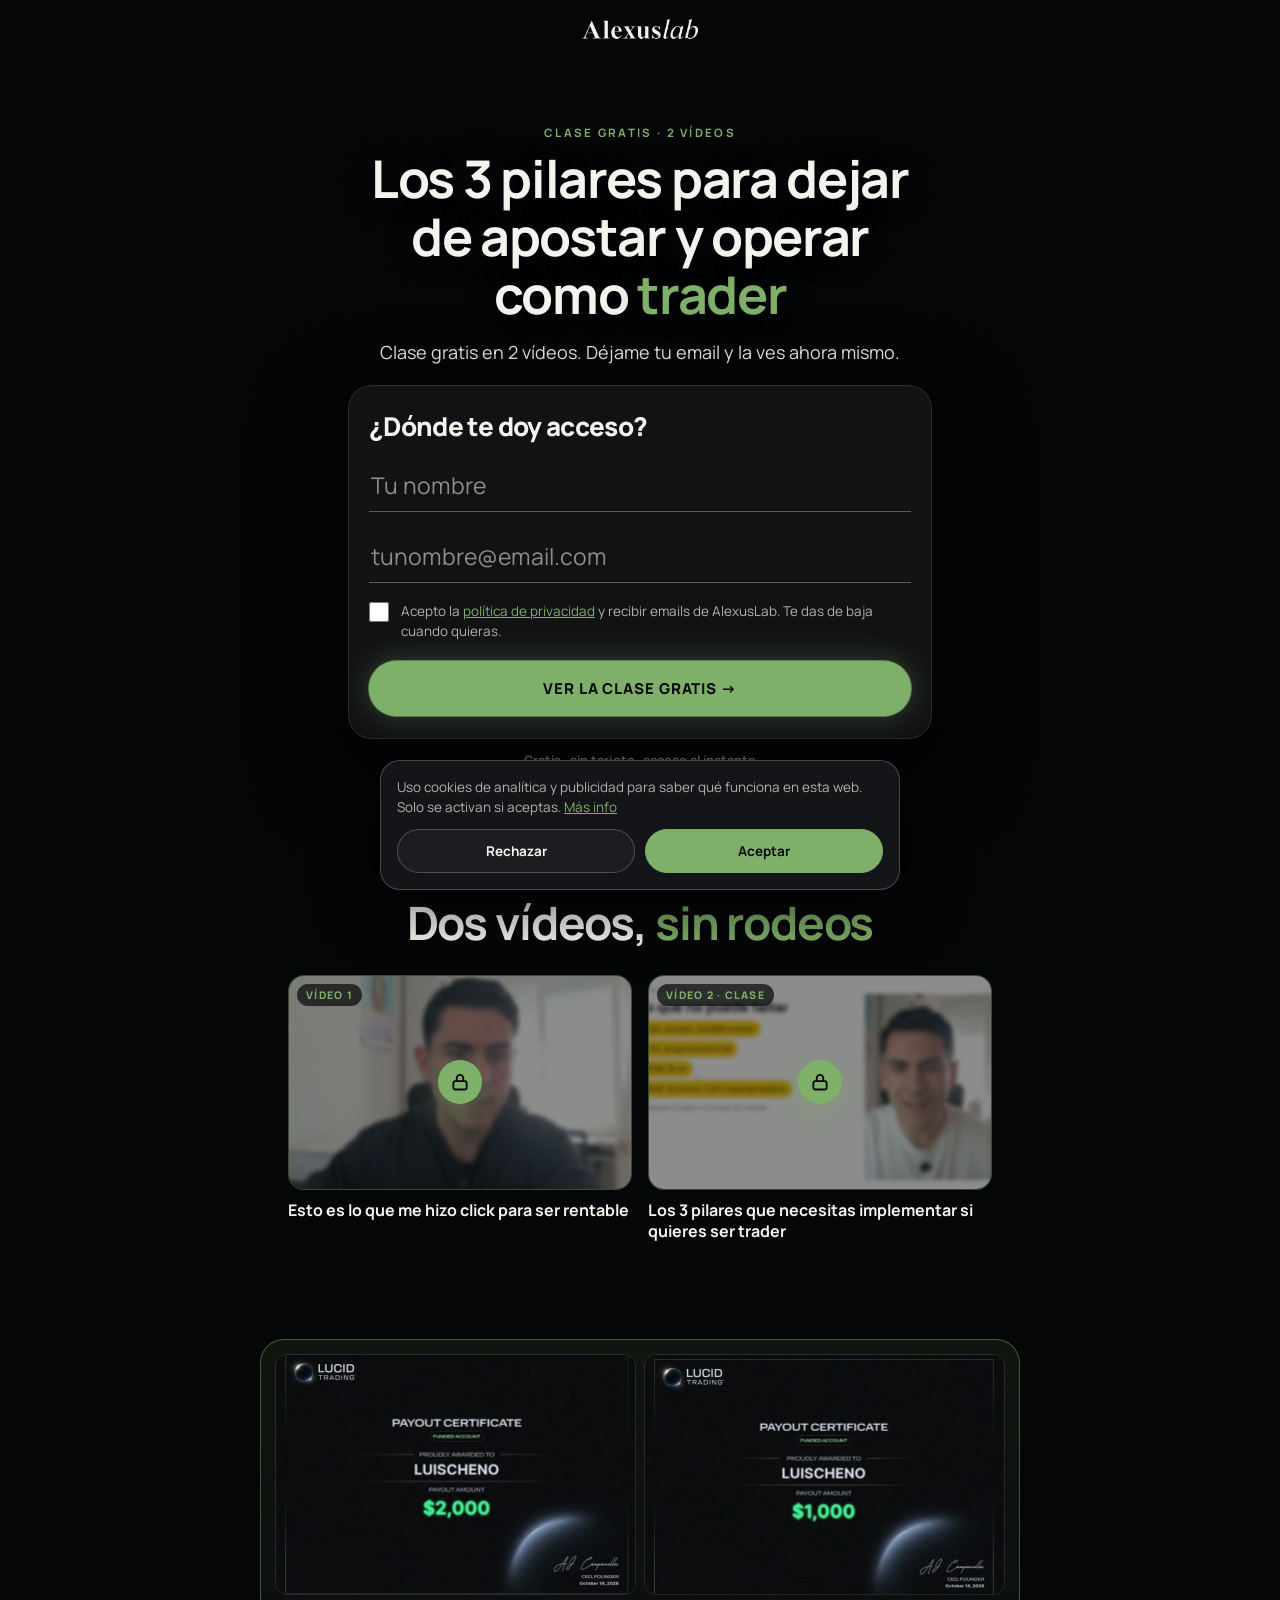
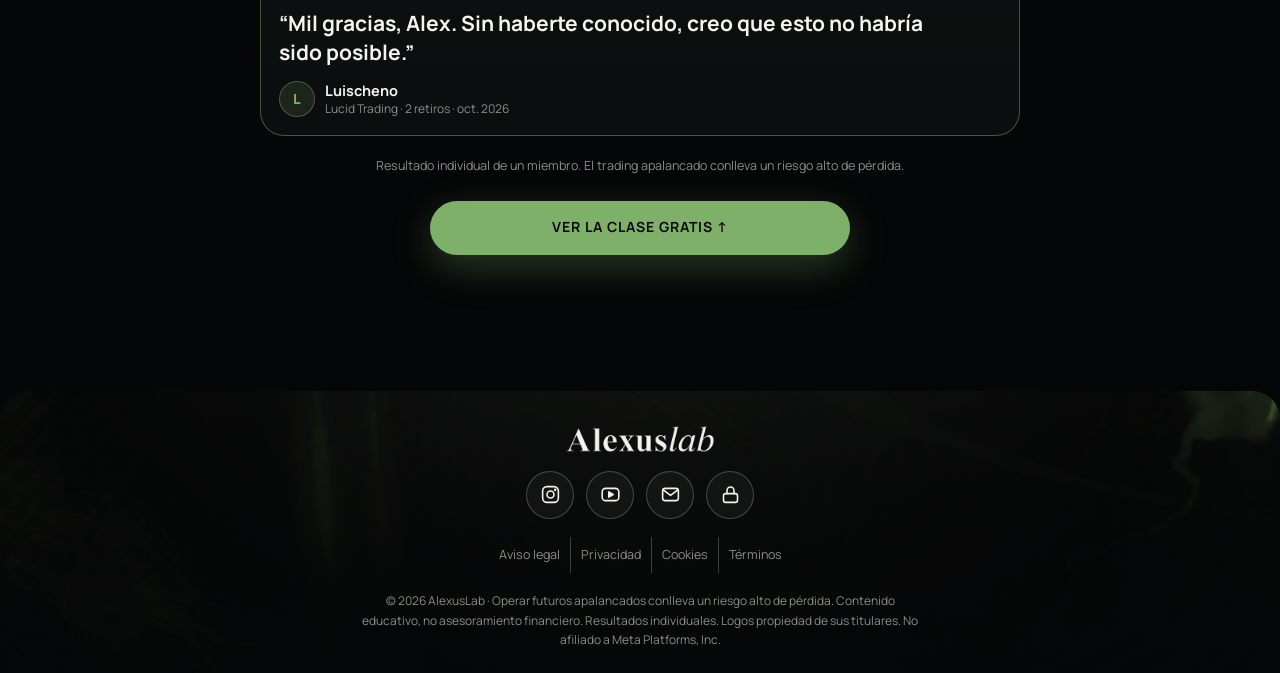
==== commit e538a3c4: "Add files via upload" ====
--- a/index.html
+++ b/index.html
@@ -263,7 +263,8 @@
 <script src="funnel.js"></script>
 <script>
 // === CONFIGURACIÓN ===
-var FORM_ENDPOINT = "https://formspree.io/f/xoeabpzd";   // aquí te llegan los leads
+var KIT_FORM = "https://app.kit.com/forms/10212997/subscriptions"; // Kit: aquí entran todos los leads (formulario "Clase gratis (web)")
+var FORM_ENDPOINT = "https://formspree.io/f/xoeabpzd";   // Formspree: solo te avisa de los que responden las preguntas (y de reserva si Kit falla)
 var CALENDLY_URL  = "https://calendly.com/alexmoreno/15min";
 var CALL_BUDGET   = [3];                                   // índices de presupuesto que dan acceso a la llamada (3 = "1.000 € o más")
 var CALL_EXPERIENCE = [0];                                 // índices de experiencia que también dan acceso a la llamada (0 = "Todavía no he empezado")
@@ -279,6 +280,11 @@
   function post(payload){
     return fetch(FORM_ENDPOINT,{method:'POST',headers:{'Content-Type':'application/json',Accept:'application/json'},body:JSON.stringify(payload)})
       .then(function(r){if(!r.ok)throw new Error('HTTP '+r.status);return r;});
+  }
+  function kit(name,email){
+    var fd=new FormData();fd.append('email_address',email);fd.append('fields[first_name]',name);
+    return fetch(KIT_FORM,{method:'POST',body:fd,headers:{Accept:'application/json'}})
+      .then(function(r){return r.json();}).then(function(j){if(!j||j.status!=='success')throw new Error('kit');return j;});
   }
   function save(l){try{localStorage.setItem('al_lead',JSON.stringify(l));}catch(e){}}
   // De dónde viene el lead (utm_source / utm_campaign o web de origen) → así sabes qué canal te trae leads
@@ -300,11 +306,11 @@
     var msg=n.length<2?'Escribe tu nombre.':(!/^[^@\s]+@[^@\s]+\.[^@\s]+$/.test(m)?'Ese email no parece correcto.':(!ok.checked?'Marca la casilla para continuar.':''));
     if(msg){err.textContent=msg;err.classList.remove('hidden');return;}
     err.classList.add('hidden');btn.disabled=true;btn.textContent='Abriendo la clase…';
-    var payload={Nombre:n,Email:m,Origen:origen(),_subject:'Nuevo lead clase gratis — '+n};
-    post(payload).catch(function(){return post(payload);})
+    var payload={Nombre:n,Email:m,Origen:origen(),_subject:'Lead clase gratis (Kit no respondió) — '+n};
+    kit(n,m).catch(function(){return kit(n,m);}).catch(function(){return post(payload);})
       .then(function(){
         alTrack('generate_lead',{method:'clase_gratis',source:payload.Origen});
-        var lead={n:n,e:m,b:-1,x:-1};save(lead);showResult(lead);
+        var lead={n:n,e:m,b:-1,x:-1,o:payload.Origen};save(lead);showResult(lead);
       })
       .catch(function(){
         alTrack('lead_error');
@@ -364,7 +370,7 @@
     function done(){
       lead.x=ans.x;lead.b=ans.b;save(lead);
       var byB=CALL_BUDGET.indexOf(lead.b)>-1,byX=CALL_EXPERIENCE.indexOf(lead.x)>-1;
-      if(lead.e) post({Nombre:lead.n,Email:lead.e,Experiencia:EXP[lead.x],Presupuesto:BUD[lead.b],'¿Llamada?':byB?'SÍ (presupuesto)':(byX?'SÍ (principiante)':'No → comunidad'),
+      if(lead.e) post({Nombre:lead.n,Email:lead.e,Experiencia:EXP[lead.x],Presupuesto:BUD[lead.b],Origen:lead.o||'','¿Llamada?':byB?'SÍ (presupuesto)':(byX?'SÍ (principiante)':'No → comunidad'),
         _subject:(byB?'🔥 Lead cualificado':(byX?'🟡 Principiante → llamada':'Lead respondió preguntas'))+' — '+lead.n+' ('+BUD[lead.b]+')'}).catch(function(){});
       alTrack('lead_qualified',{budget:BUD[lead.b],experience:EXP[lead.x],qualified:byB||byX});
       route(lead);
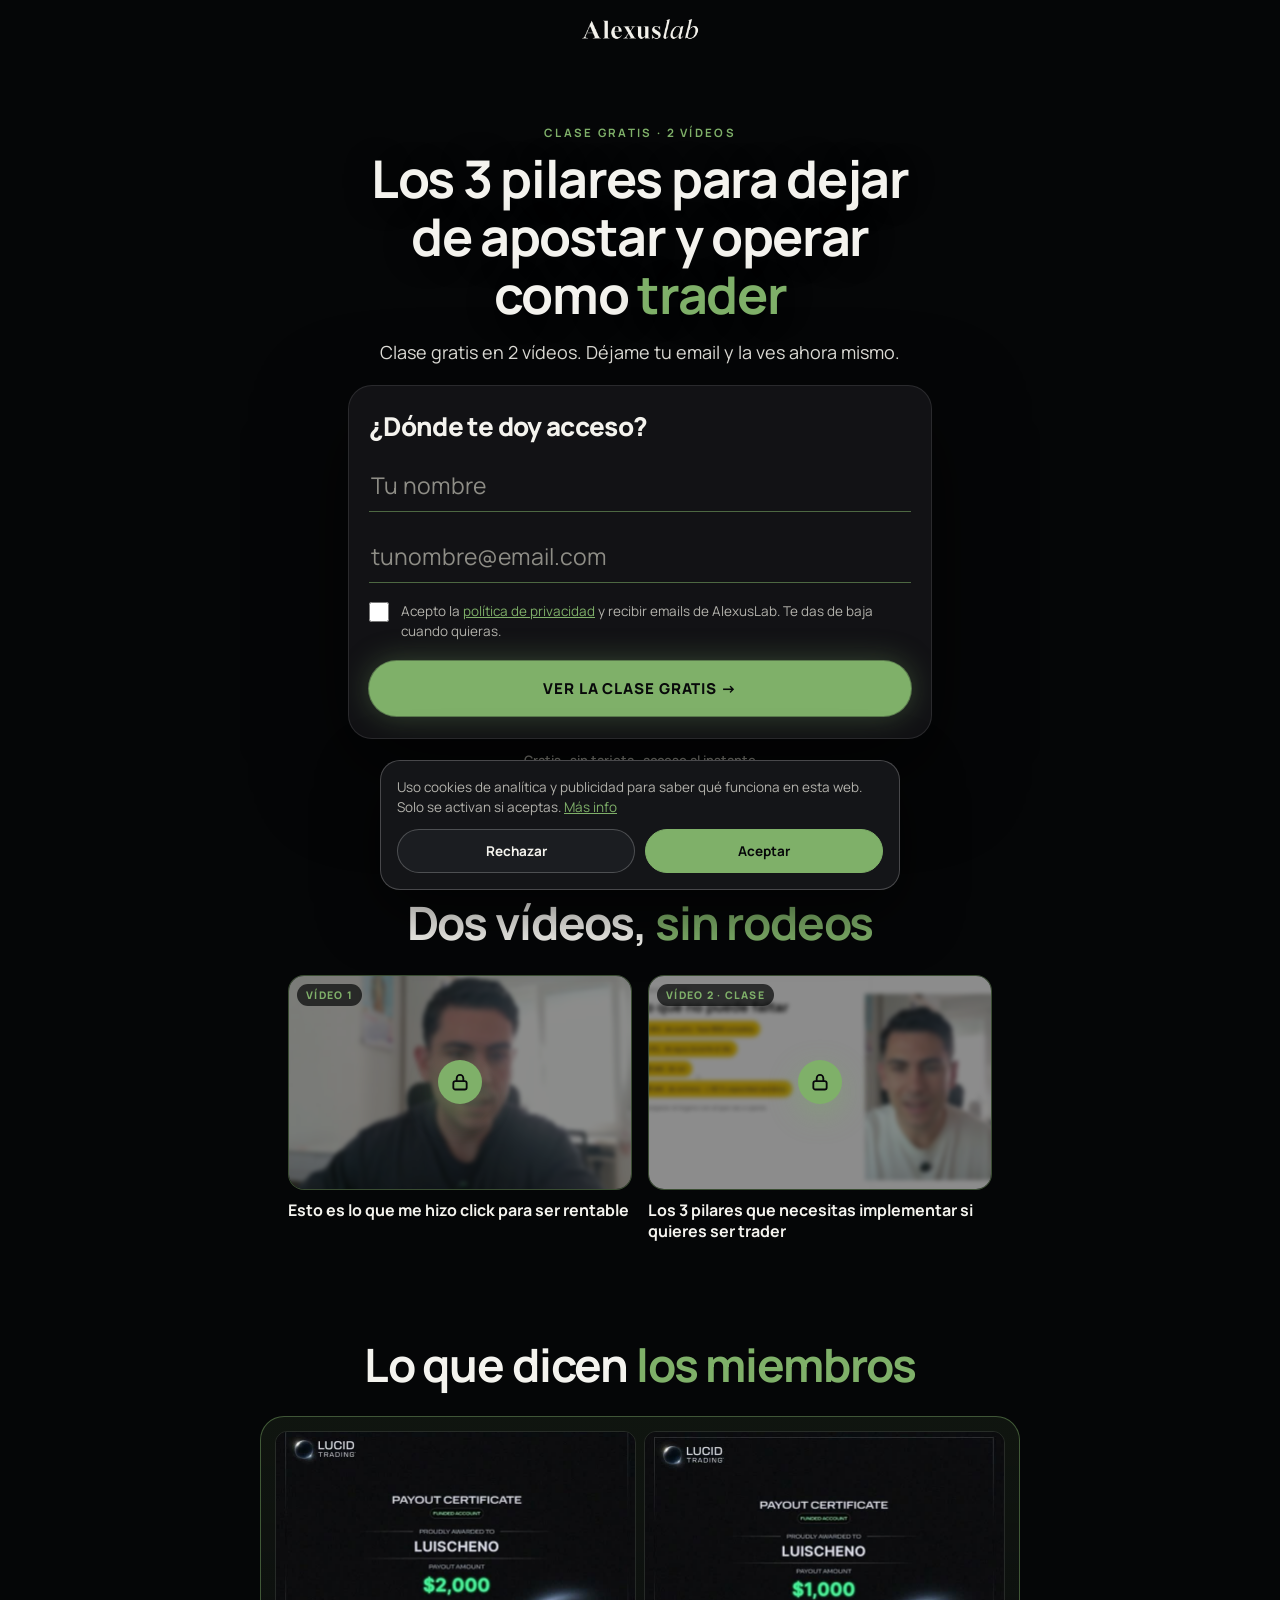
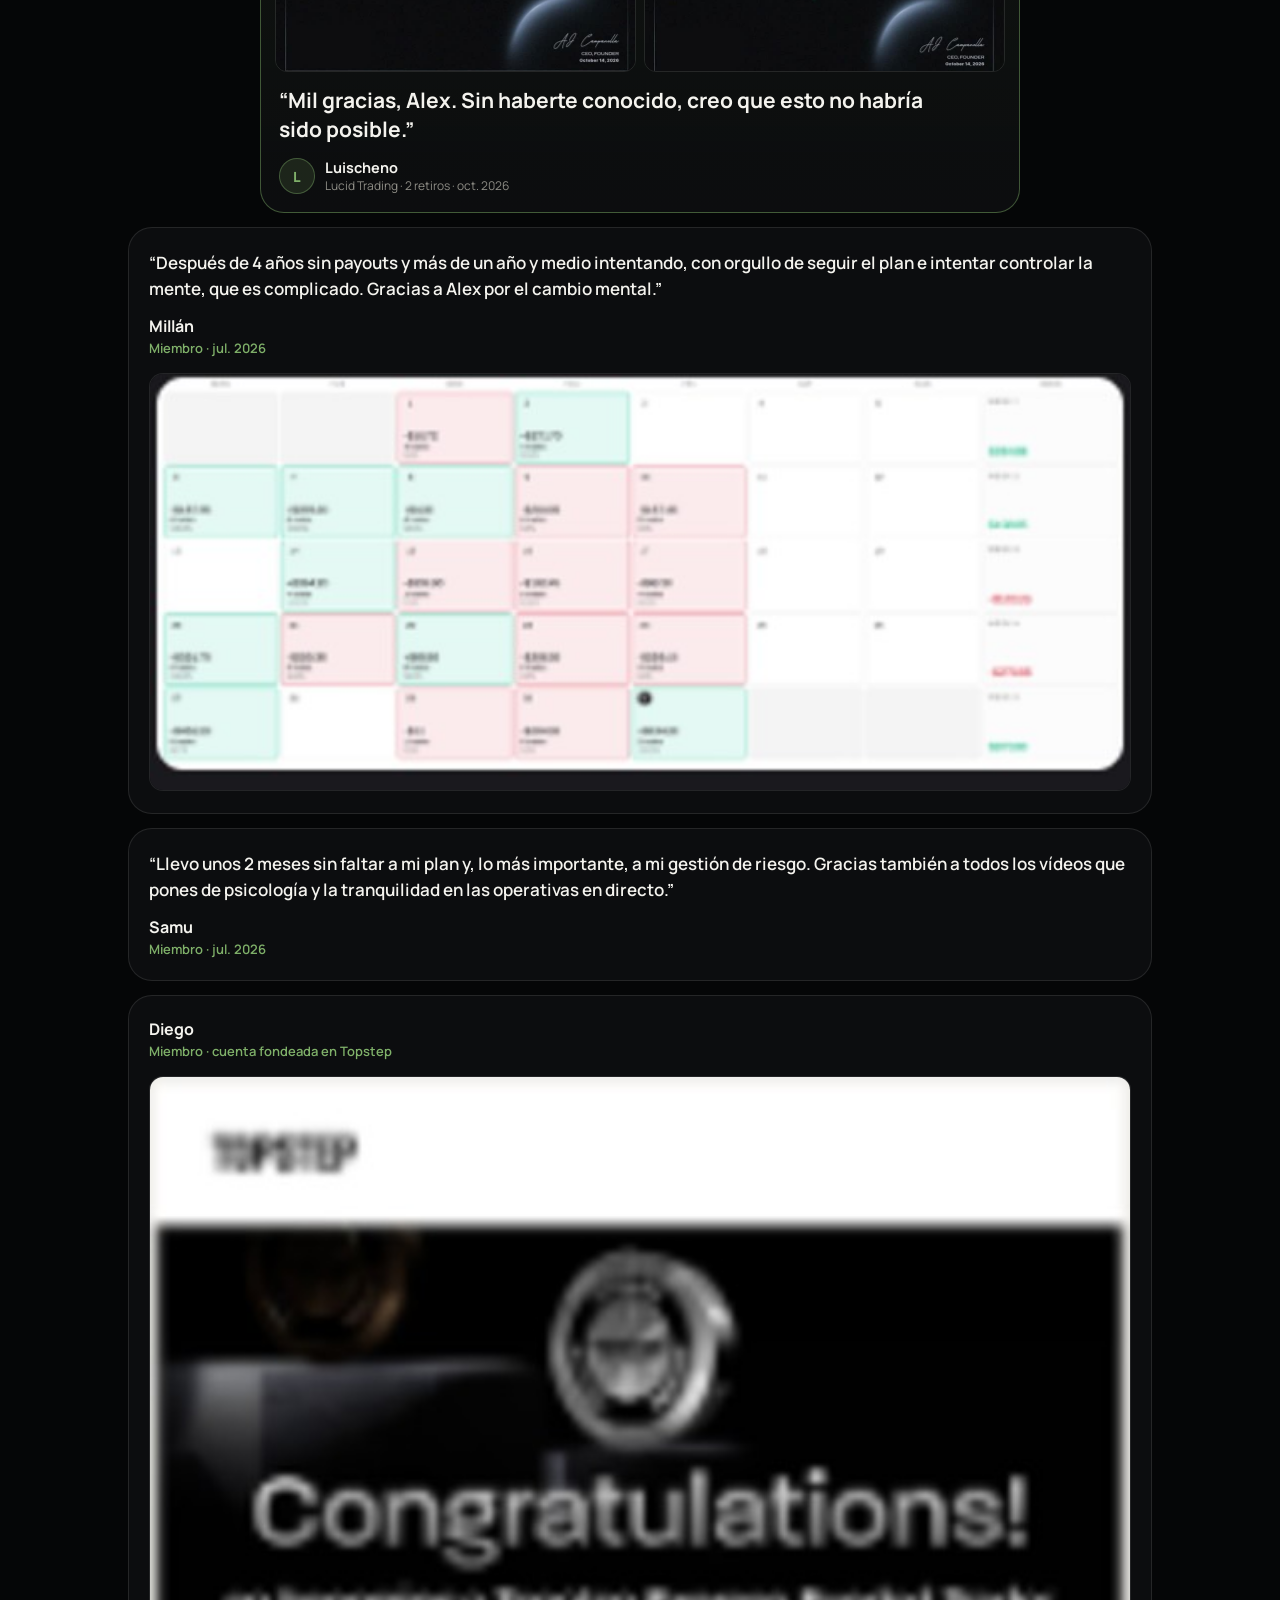
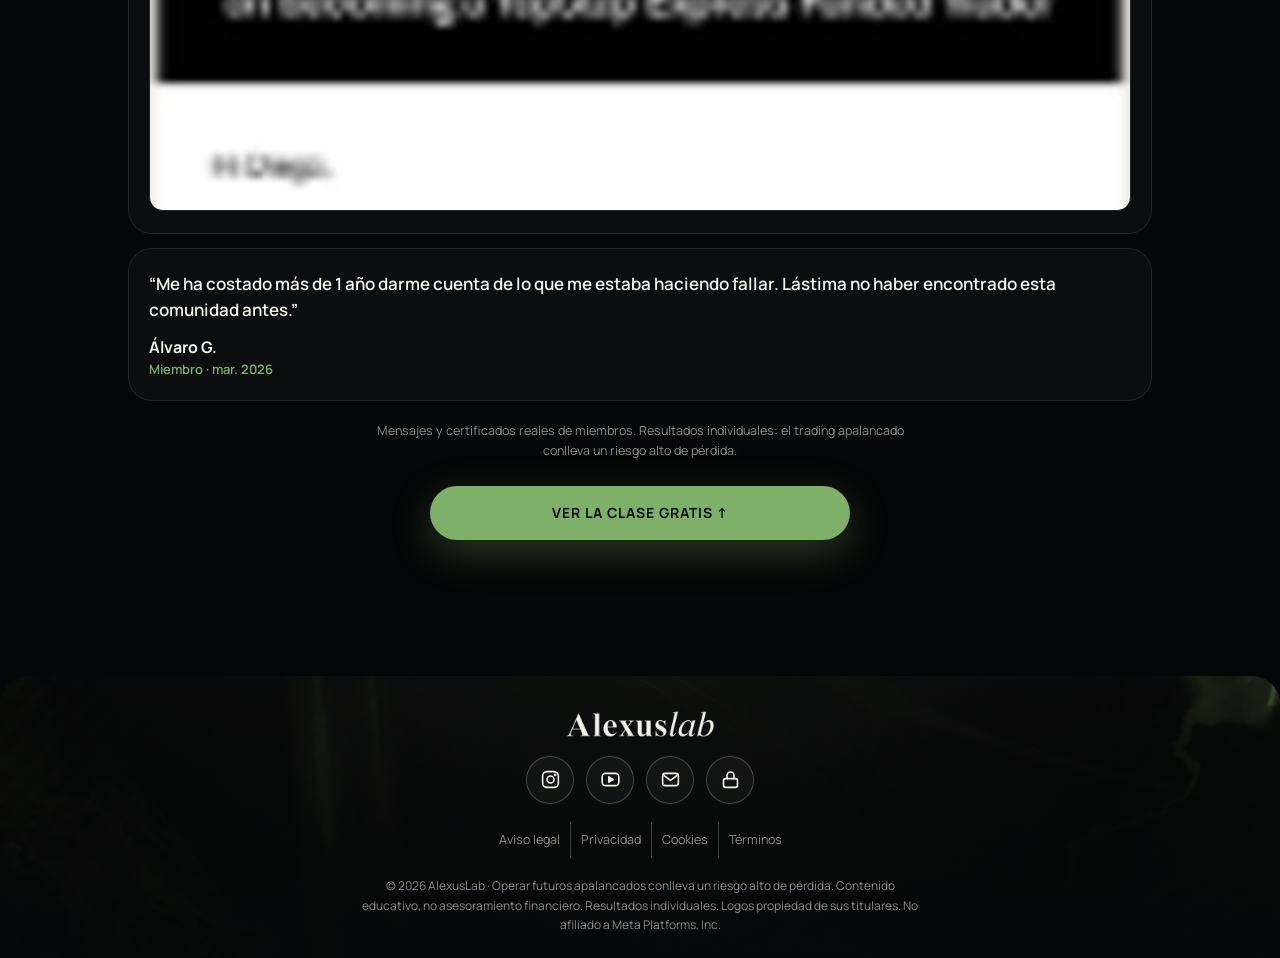
==== commit 53bbeccd: "Add files via upload" ====
--- a/index.html
+++ b/index.html
@@ -182,6 +182,7 @@
 </section>
 <section class="sec" style="padding-top:0">
   <div class="wrap">
+    <div class="sec-head center rv"><h2 class="h-l">Lo que dicen <span class="g">los miembros</span></h2></div>
     <figure class="tq tq--img star rv">
       <div class="star__imgs">
         <img src="[data-uri]" alt="Certificado de retiro de Lucid Trading de 2.000 $ a nombre de Luischeno" width="900" height="614" loading="lazy" />
@@ -190,7 +191,26 @@
       <blockquote>“Mil gracias, Alex. Sin haberte conocido, creo que esto no habría sido posible.”</blockquote>
       <figcaption><span class="tq__a">L</span><b>Luischeno</b><small>Lucid Trading · 2 retiros · oct. 2026</small></figcaption>
     </figure>
-    <p class="risk-note">Resultado individual de un miembro. El trading apalancado conlleva un riesgo alto de pérdida.</p>
+    <div class="rcs" style="margin-top:14px">
+      <figure class="rc rv">
+        <blockquote>“Después de 4 años sin payouts y más de un año y medio intentando, con orgullo de seguir el plan e intentar controlar la mente, que es complicado. Gracias a Alex por el cambio mental.”</blockquote>
+        <figcaption><b>Millán</b><small>Miembro · jul. 2026</small></figcaption>
+        <div class="rc__img"><img src="[data-uri]" alt="Calendario de operaciones de Millán" width="584" height="248" loading="lazy" /></div>
+      </figure>
+      <figure class="rc rv">
+        <blockquote>“Llevo unos 2 meses sin faltar a mi plan y, lo más importante, a mi gestión de riesgo. Gracias también a todos los vídeos que pones de psicología y la tranquilidad en las operativas en directo.”</blockquote>
+        <figcaption><b>Samu</b><small>Miembro · jul. 2026</small></figcaption>
+      </figure>
+      <figure class="rc rv">
+        <figcaption><b>Diego</b><small>Miembro · cuenta fondeada en Topstep</small></figcaption>
+        <div class="rc__img"><img src="[data-uri]" alt="Email de Topstep: Express Funded Trader" width="492" height="368" loading="lazy" /></div>
+      </figure>
+      <figure class="rc rv">
+        <blockquote>“Me ha costado más de 1 año darme cuenta de lo que me estaba haciendo fallar. Lástima no haber encontrado esta comunidad antes.”</blockquote>
+        <figcaption><b>Álvaro G.</b><small>Miembro · mar. 2026</small></figcaption>
+      </figure>
+    </div>
+    <p class="risk-note">Mensajes y certificados reales de miembros. Resultados individuales: el trading apalancado conlleva un riesgo alto de pérdida.</p>
     <div style="max-width:420px;margin:26px auto 0"><a class="btn btn--primary" href="#aplicar">Ver la clase gratis ↑</a></div>
   </div>
 </section>
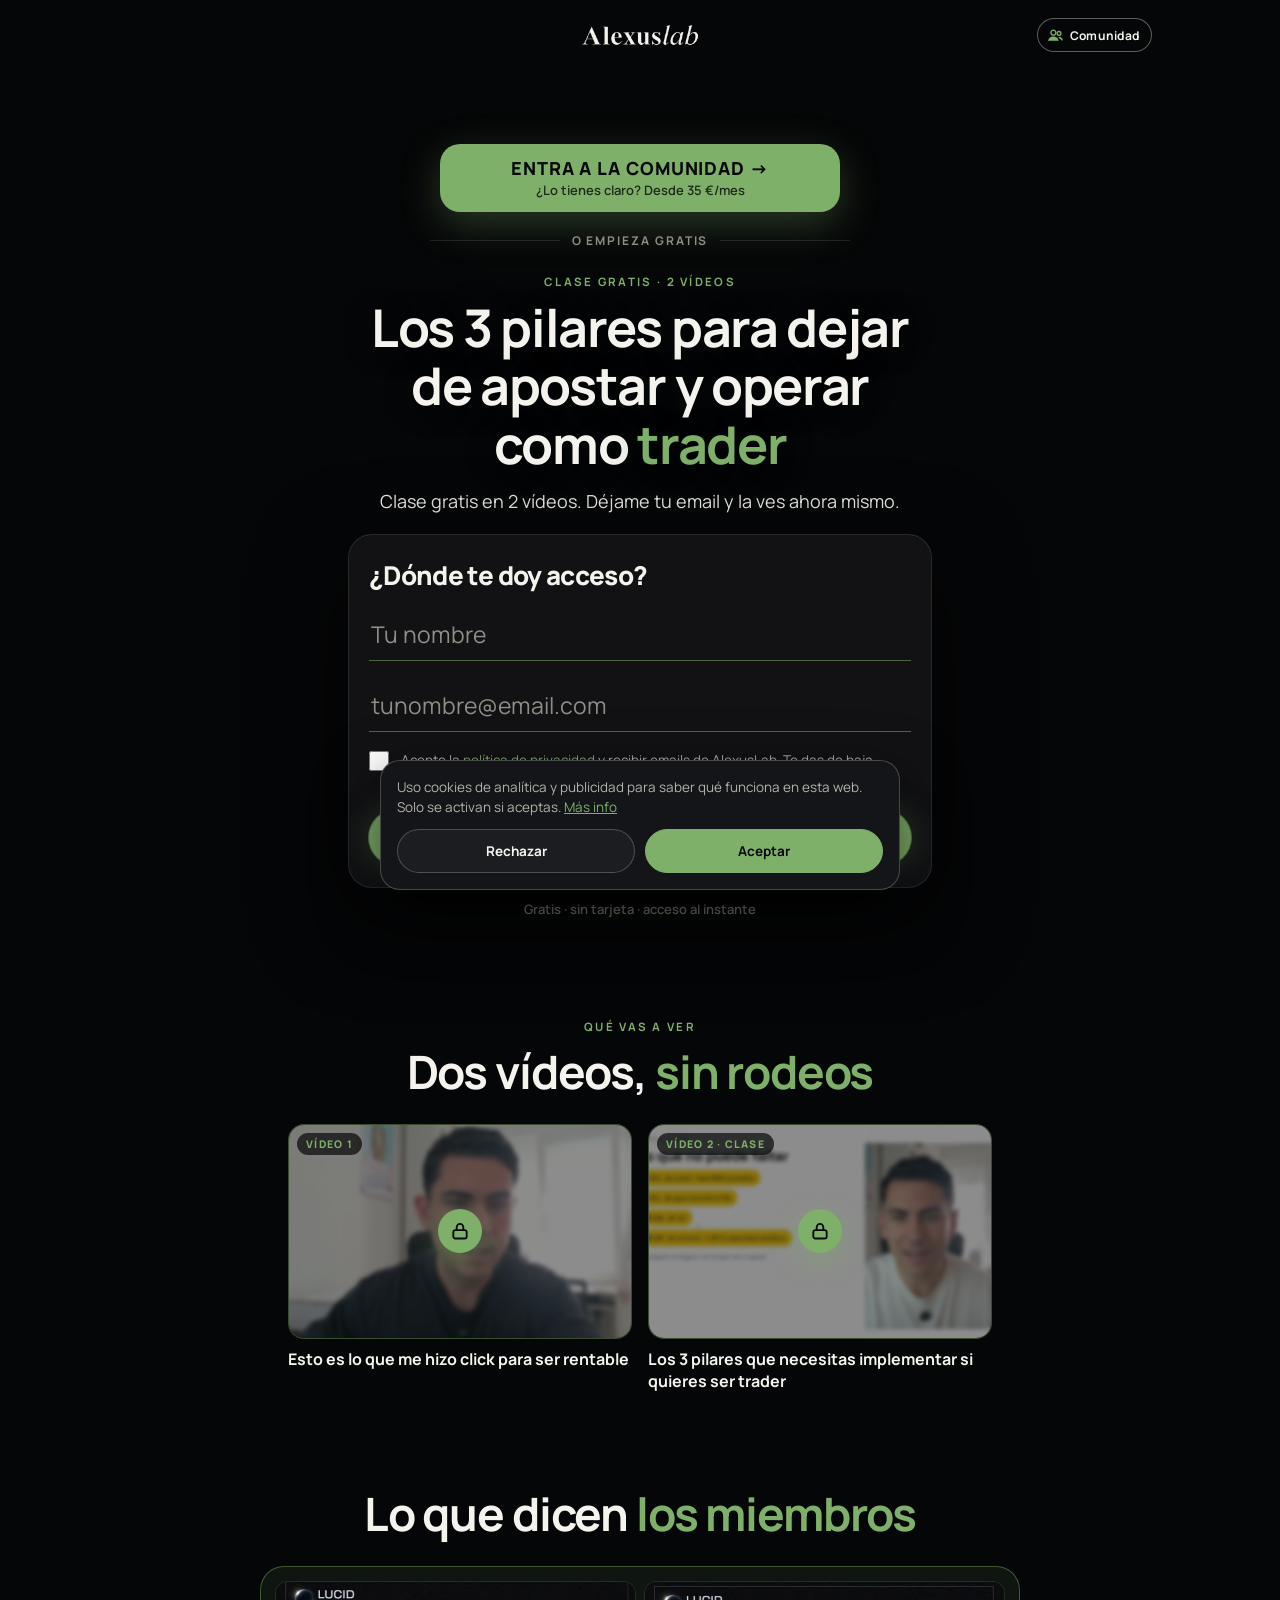
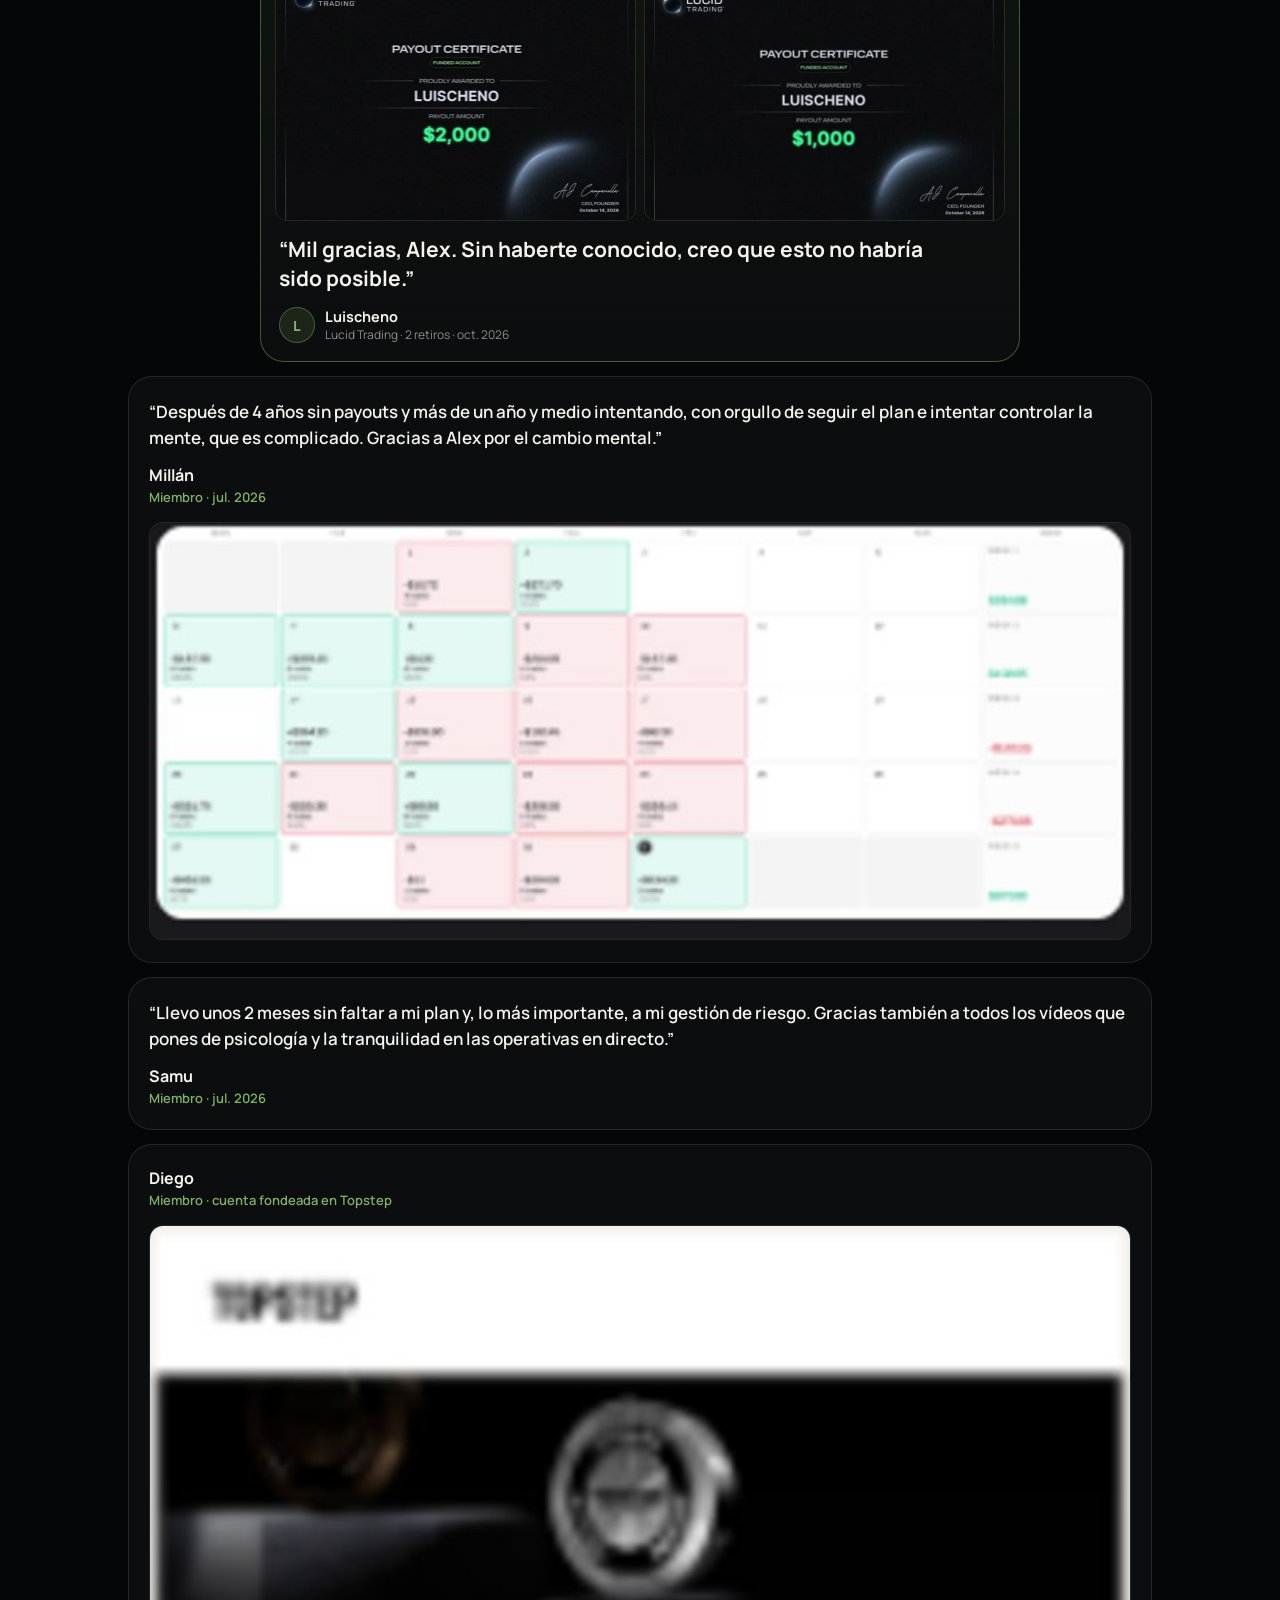
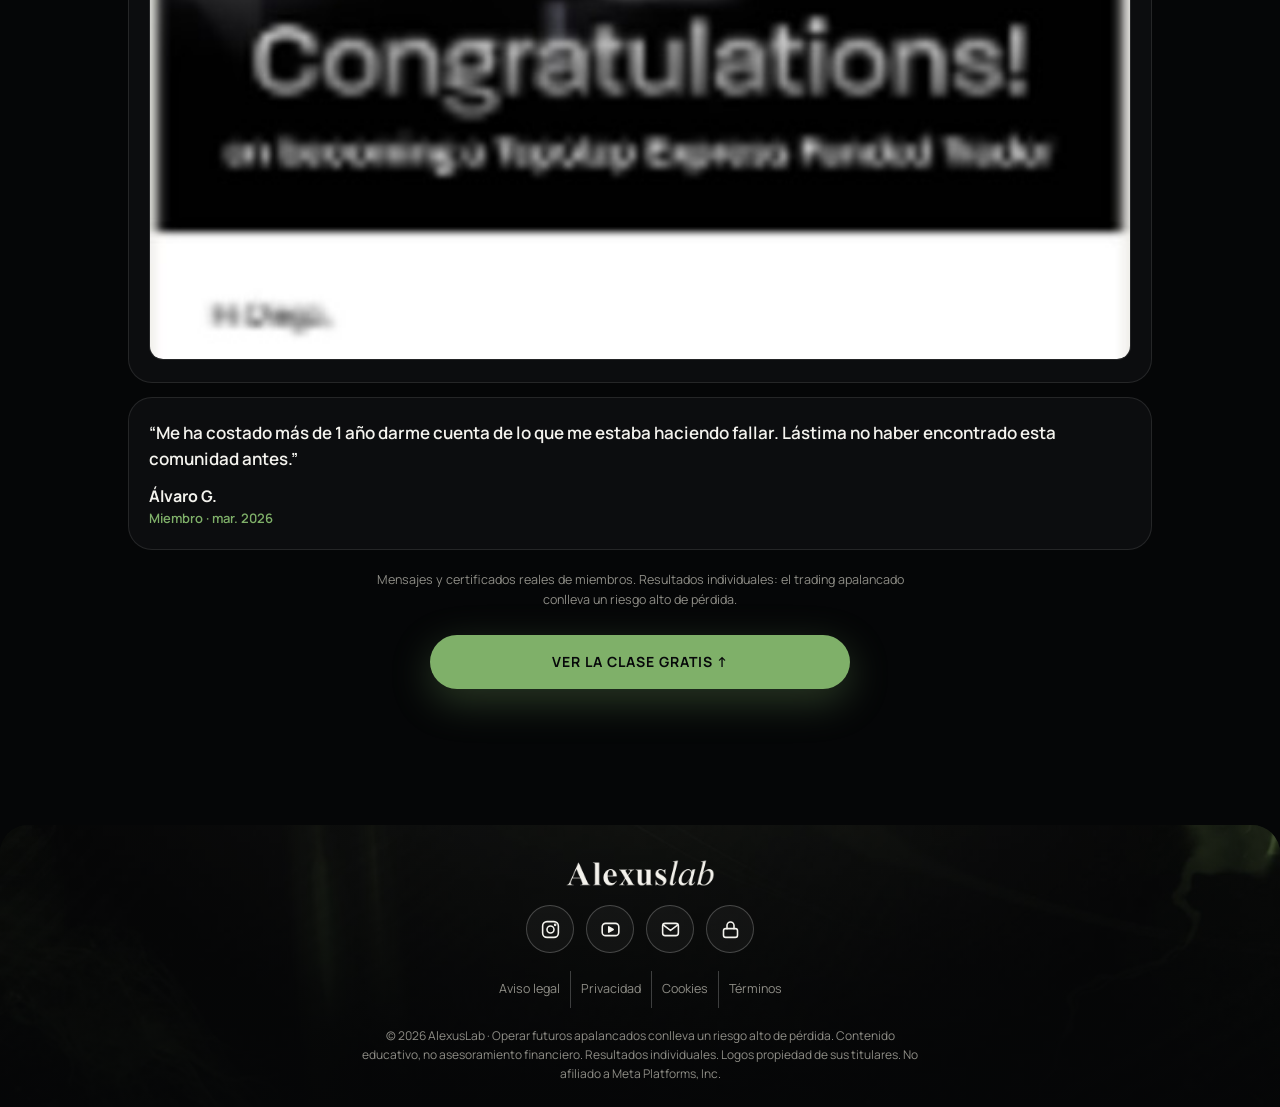
==== commit 94c7f1f3: "Add files via upload" ====
--- a/index.html
+++ b/index.html
@@ -133,6 +133,8 @@
 .nq__o button:hover{border-color:var(--f-g)}
 .nq__o button.on{border-color:var(--f-g);background:rgba(127,176,105,.16);box-shadow:0 0 0 1px rgba(127,176,105,.4)}
 </style>
+<style>.direct{display:inline-flex;white-space:nowrap;max-width:100%;align-items:center;gap:6px;margin:0 auto 16px;padding:9px 16px;border:1px solid rgba(127,176,105,.45);border-radius:999px;background:rgba(127,176,105,.08);font-size:13px;color:var(--f-ink-2);text-decoration:none;transition:border-color .15s,background .15s}.direct b{color:var(--f-g);font-weight:700}.direct:hover{border-color:var(--f-g);background:rgba(127,176,105,.15)}</style>
+<style>.direct-wrap{display:block;width:100%;max-width:420px;margin:0 auto 20px}.direct-wrap .btn{width:100%}.direct-wrap .btn b{letter-spacing:.05em;font-weight:800}.or{display:flex;align-items:center;gap:12px;margin-top:20px;font-size:12px;font-weight:700;letter-spacing:.16em;text-transform:uppercase;color:var(--f-ink-3)}.or::before,.or::after{content:"";flex:1;height:1px;background:var(--f-line)}</style>
 </head>
 <body class="men">
 
@@ -141,12 +143,13 @@
   <div class="top__in">
     <span class="top__sp"></span>
     <a href="index.html" aria-label="Inicio"><img class="top__logo" src="[data-uri]" alt="AlexusLab" width="117" height="22" style="height:22px" /></a>
-    <span class="top__sp"></span>
+    <a class="top__pill" href="Comunidad.html"><svg viewBox="0 0 24 24"><circle cx="9" cy="8" r="3.5"/><path d="M2.5 19.5c.8-3.3 3.4-5 6.5-5s5.7 1.7 6.5 5"/><circle cx="17" cy="9" r="2.6"/><path d="M16.5 14.6c2.6.1 4.4 1.6 5 4.4"/></svg>Comunidad</a>
   </div>
 </header>
 
 <section class="hero hero--plain">
   <div class="hero__c">
+    <div class="direct-wrap"><a class="btn btn--primary btn--2l" href="Comunidad.html"><b>ENTRA A LA COMUNIDAD →</b><span>¿Lo tienes claro? Desde 35 €/mes</span></a><div class="or">o empieza gratis</div></div>
     <div class="kicker hero__k">Clase gratis · 2 vídeos</div>
     <h1>Los 3 pilares para dejar de apostar y operar como <span class="g">trader</span></h1>
     <p class="lead">Clase gratis en 2 vídeos. Déjame tu email y la ves ahora mismo.</p>
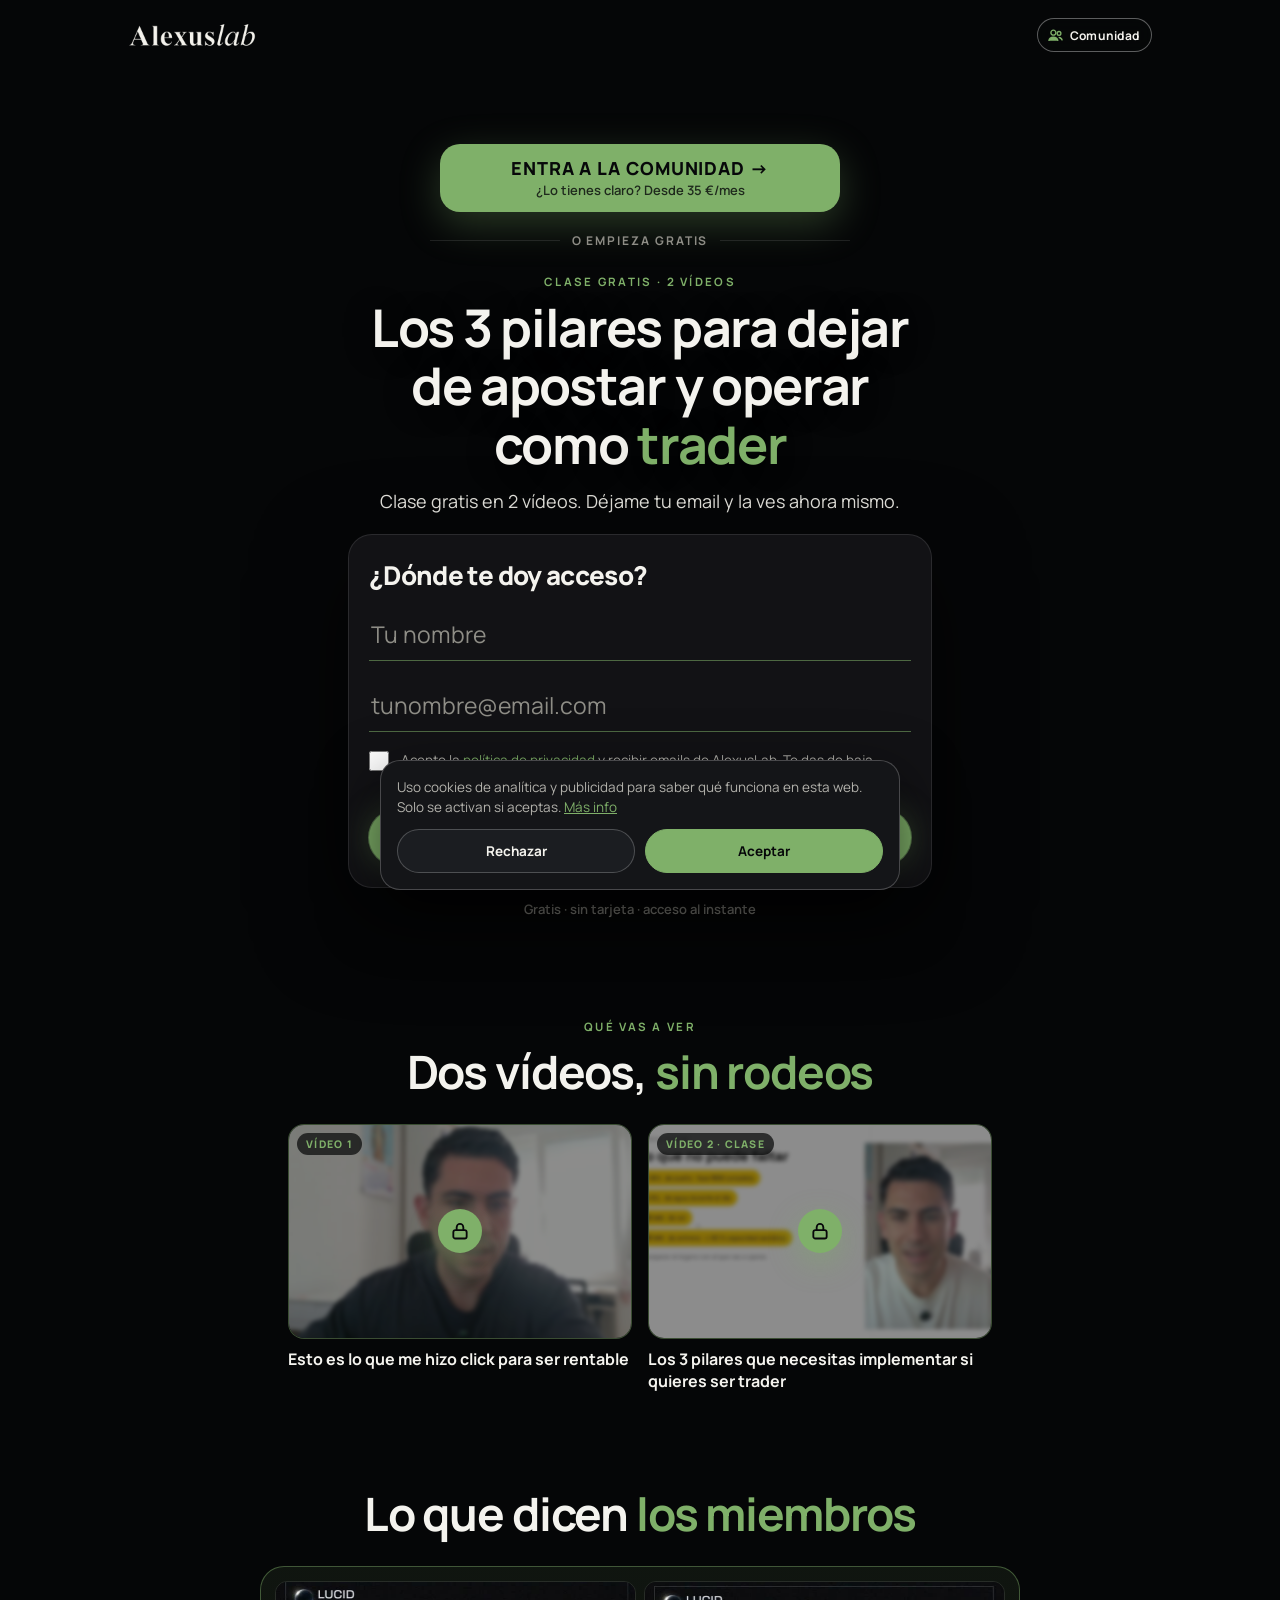
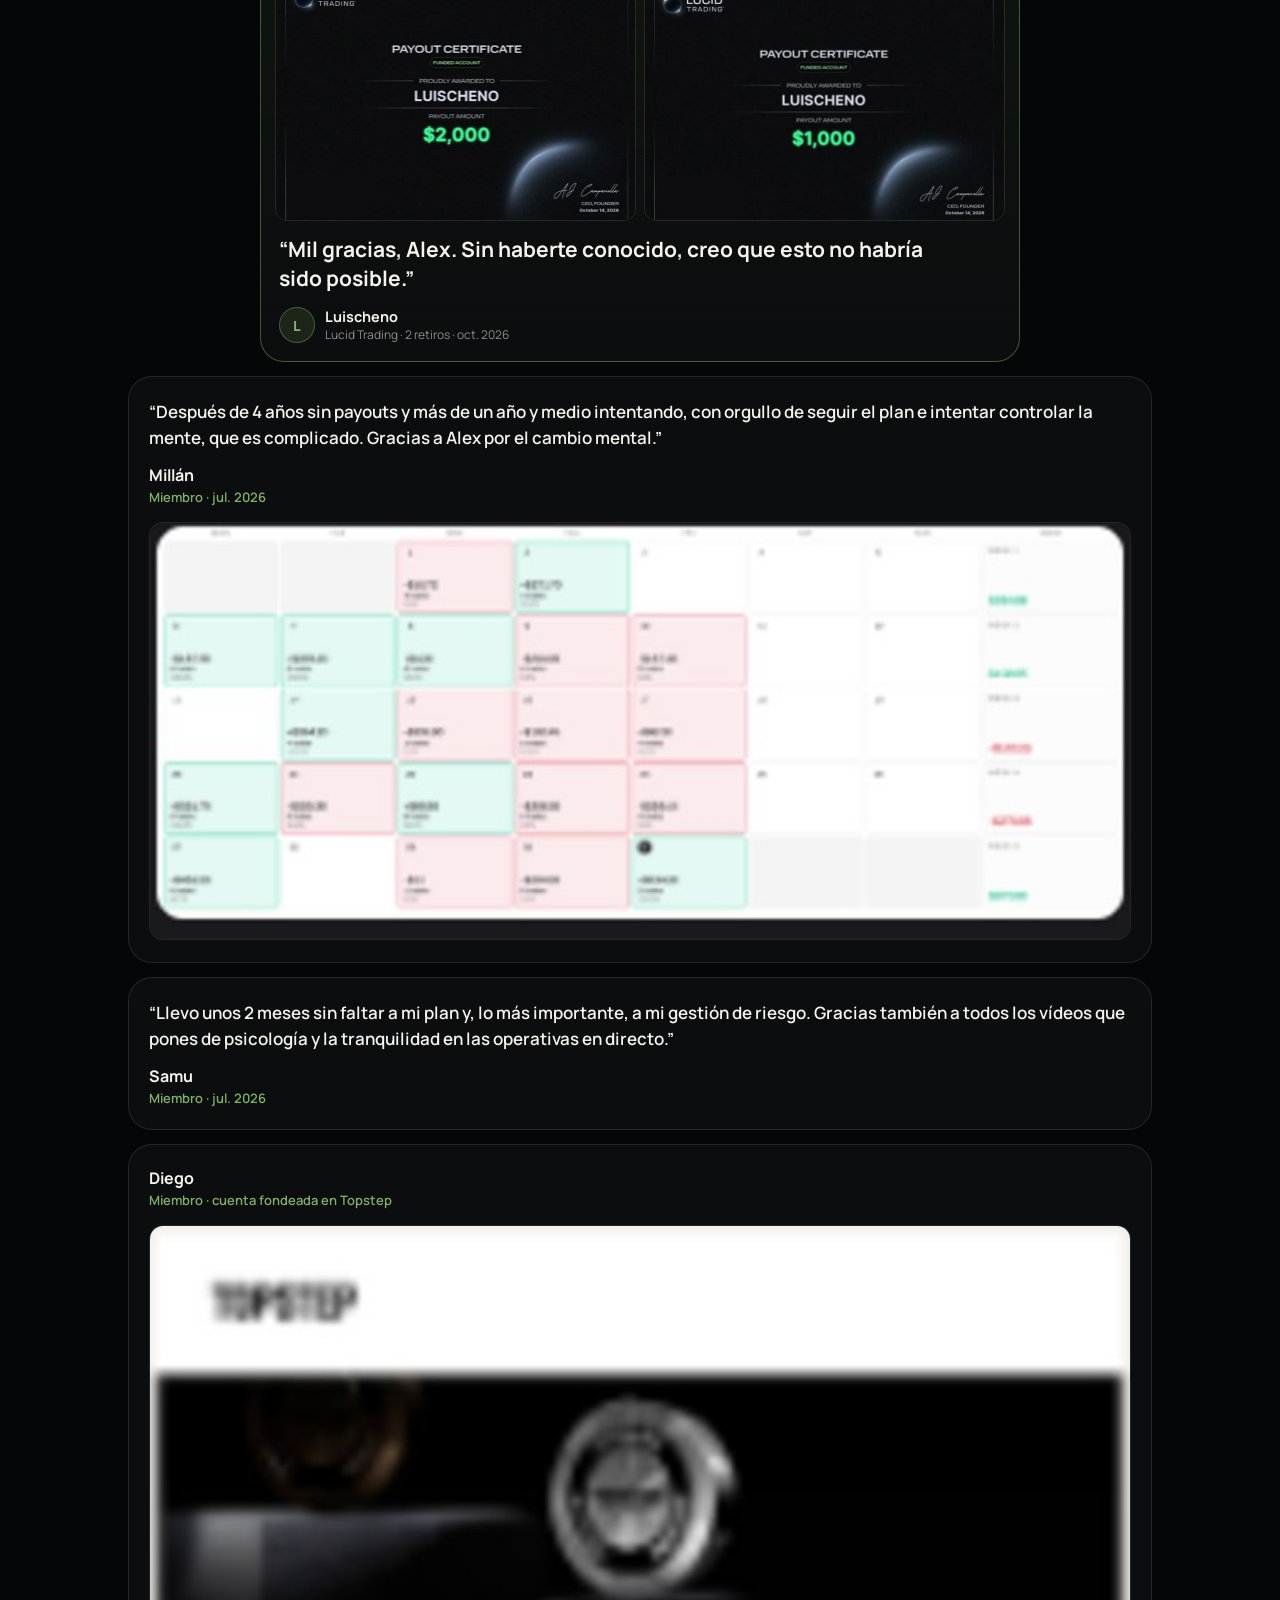
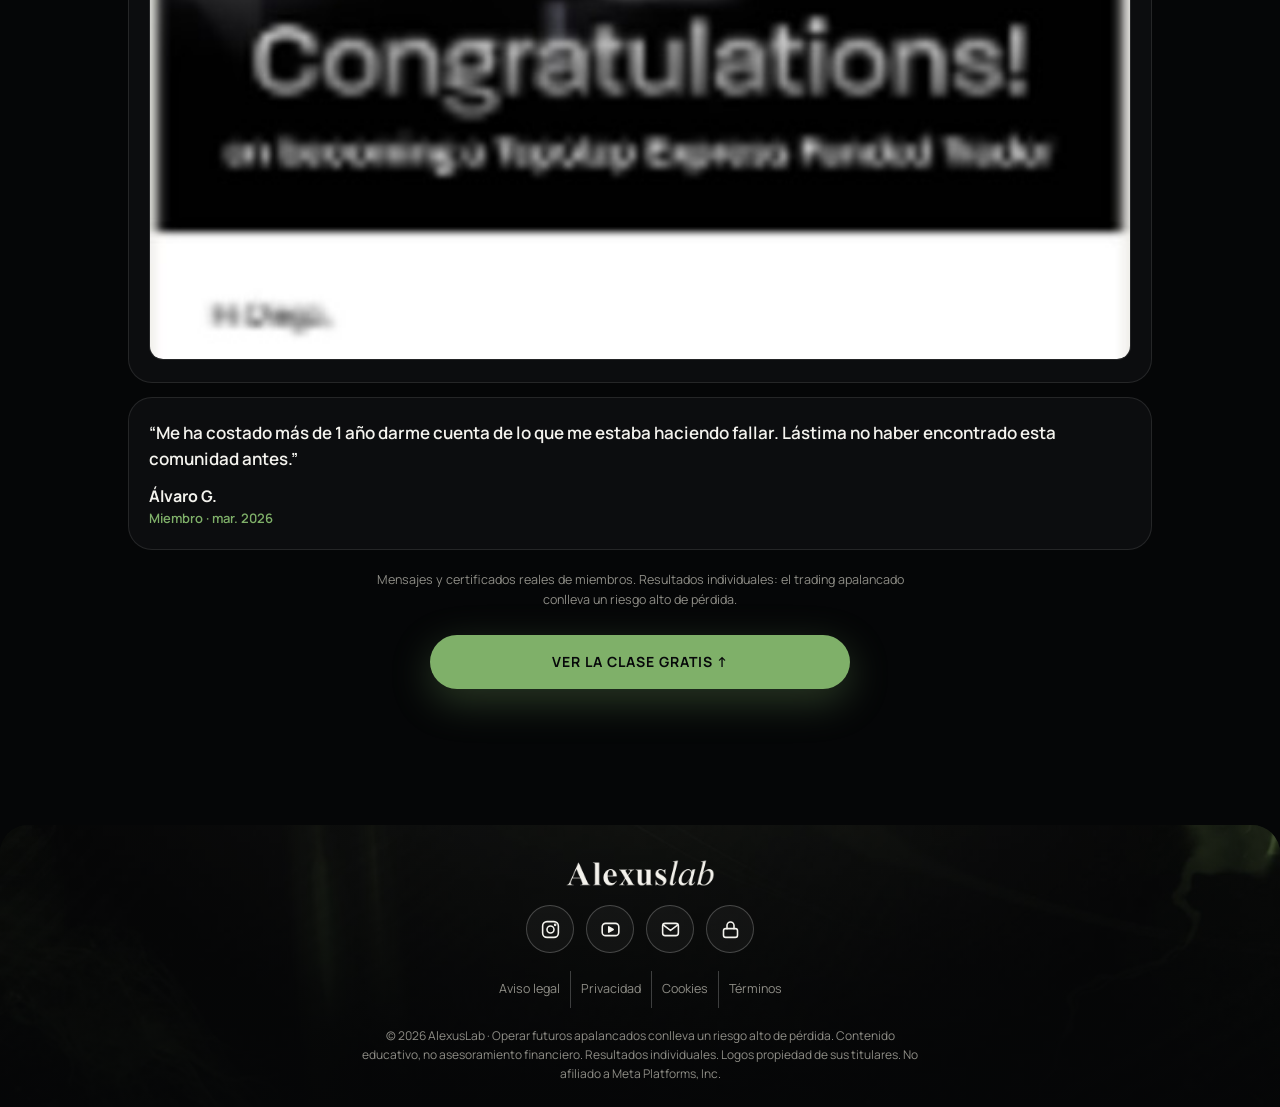
==== commit 1c0e4fe2: "Add files via upload" ====
--- a/index.html
+++ b/index.html
@@ -140,8 +140,7 @@
 
 
 <header class="top">
-  <div class="top__in">
-    <span class="top__sp"></span>
+  <div class="top__in top__in--lr">
     <a href="index.html" aria-label="Inicio"><img class="top__logo" src="[data-uri]" alt="AlexusLab" width="117" height="22" style="height:22px" /></a>
     <a class="top__pill" href="Comunidad.html"><svg viewBox="0 0 24 24"><circle cx="9" cy="8" r="3.5"/><path d="M2.5 19.5c.8-3.3 3.4-5 6.5-5s5.7 1.7 6.5 5"/><circle cx="17" cy="9" r="2.6"/><path d="M16.5 14.6c2.6.1 4.4 1.6 5 4.4"/></svg>Comunidad</a>
   </div>
--- a/funnel.css
+++ b/funnel.css
@@ -603,3 +603,7 @@
 .proof__av i:nth-child(4){background:linear-gradient(135deg,#8C6BC2,#5D4590)}
 .proof__av i:nth-child(5){background:linear-gradient(135deg,#C2615B,#8E3D38)}
 .proof__av i:first-child{margin-left:0}
+
+/* cabecera: logo a la izquierda, botón a la derecha */
+.top__in--lr{display:flex!important;justify-content:space-between;align-items:center;gap:12px}
+.top__in--lr .top__logo{height:24px!important;width:auto}
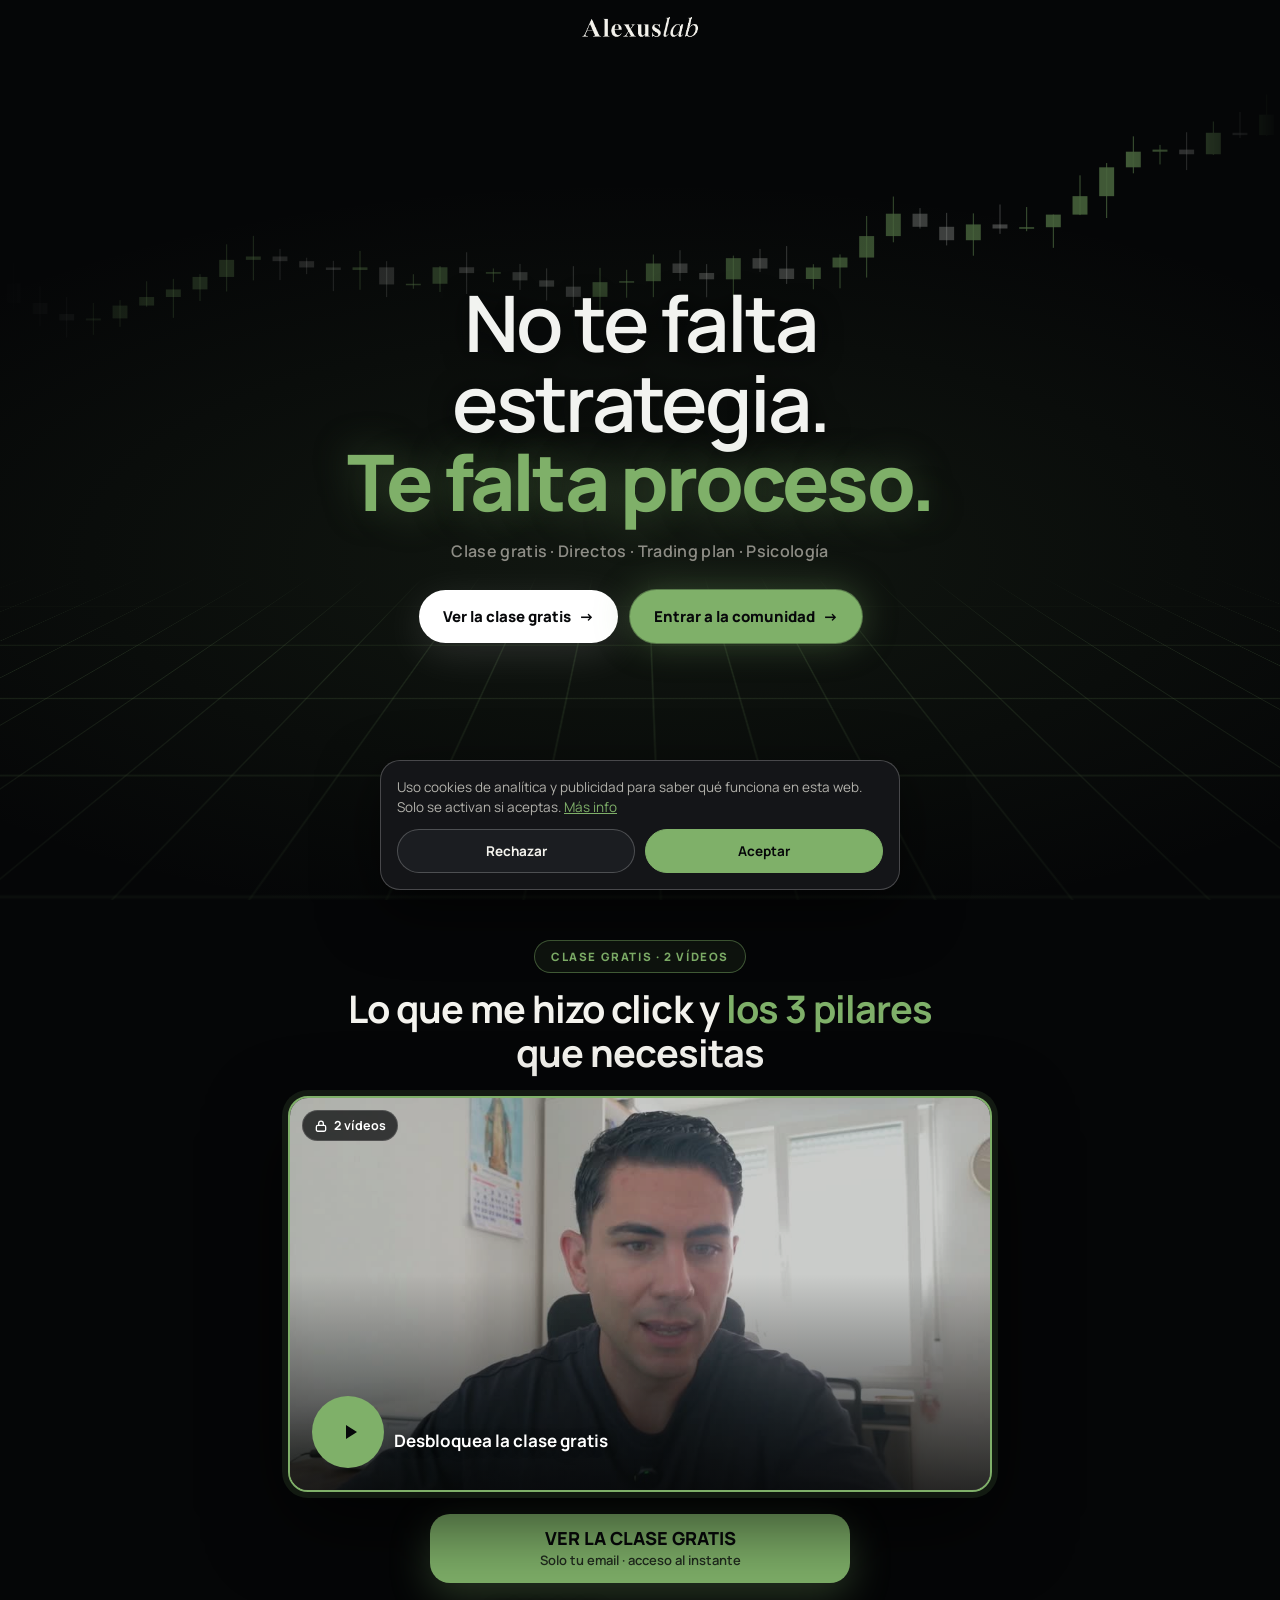
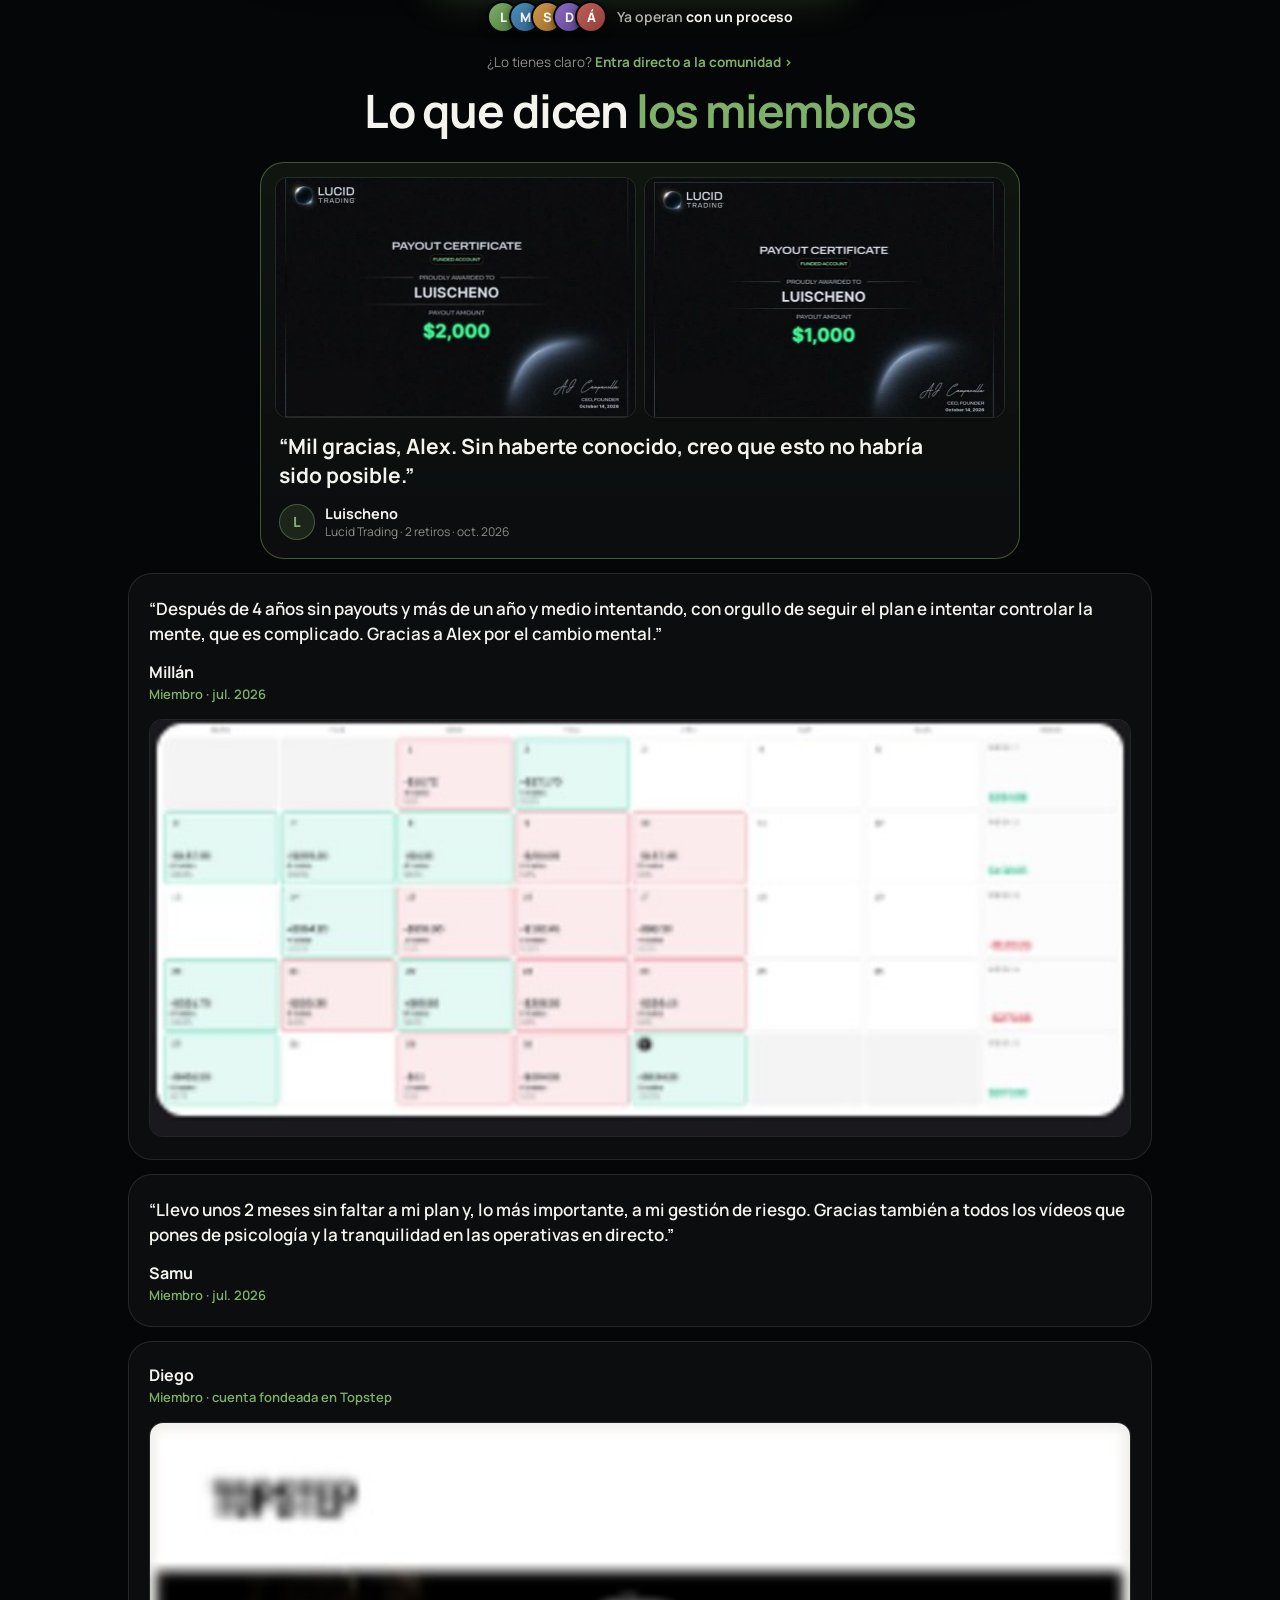
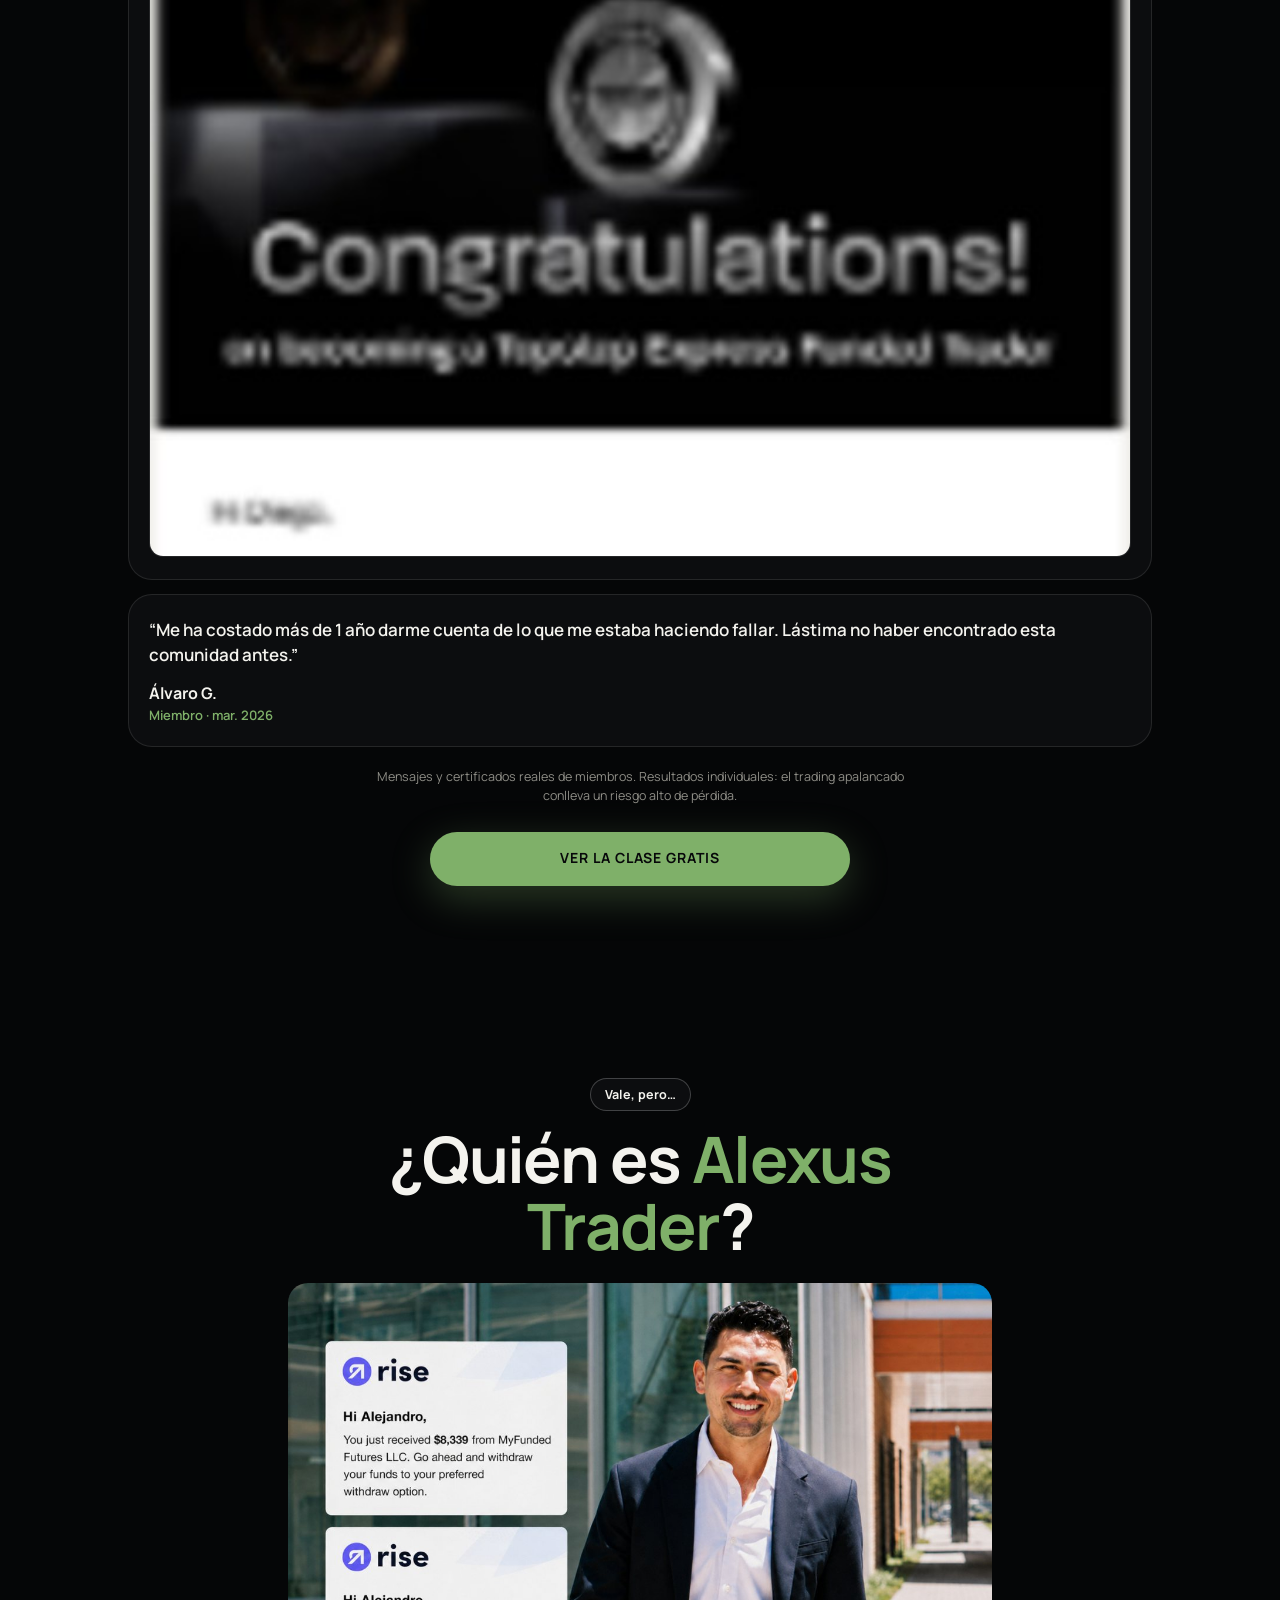
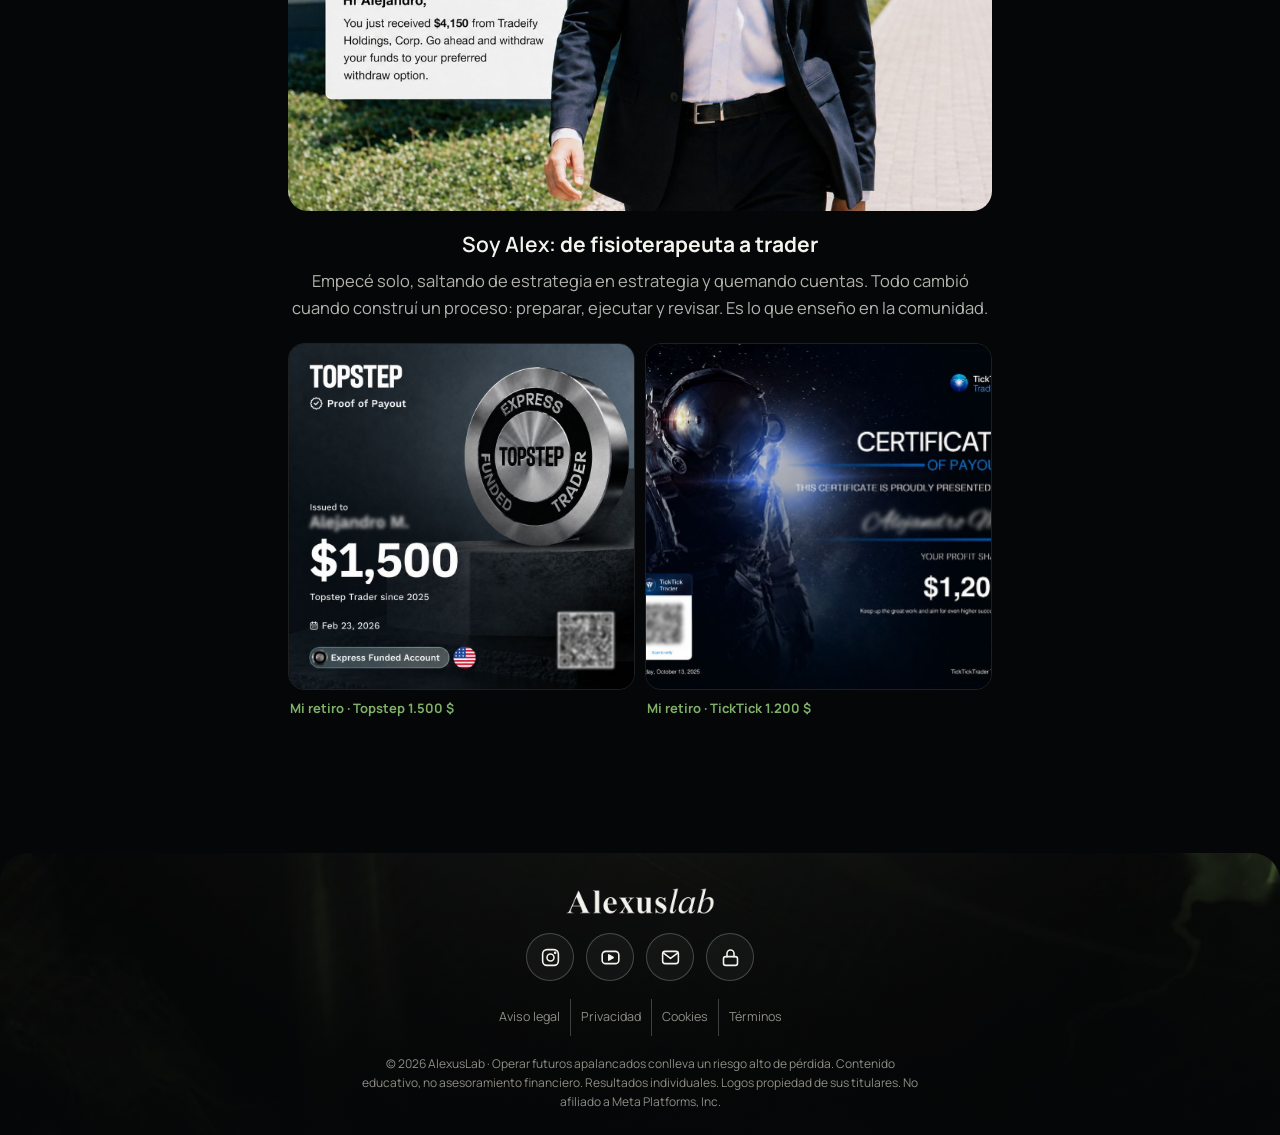
==== commit c4168b19: "Add files via upload" ====
--- a/index.html
+++ b/index.html
@@ -135,29 +135,95 @@
 </style>
 <style>.direct{display:inline-flex;white-space:nowrap;max-width:100%;align-items:center;gap:6px;margin:0 auto 16px;padding:9px 16px;border:1px solid rgba(127,176,105,.45);border-radius:999px;background:rgba(127,176,105,.08);font-size:13px;color:var(--f-ink-2);text-decoration:none;transition:border-color .15s,background .15s}.direct b{color:var(--f-g);font-weight:700}.direct:hover{border-color:var(--f-g);background:rgba(127,176,105,.15)}</style>
 <style>.direct-wrap{display:block;width:100%;max-width:420px;margin:0 auto 20px}.direct-wrap .btn{width:100%}.direct-wrap .btn b{letter-spacing:.05em;font-weight:800}.or{display:flex;align-items:center;gap:12px;margin-top:20px;font-size:12px;font-weight:700;letter-spacing:.16em;text-transform:uppercase;color:var(--f-ink-3)}.or::before,.or::after{content:"";flex:1;height:1px;background:var(--f-line)}</style>
+<style>
+.vp--lock{display:block;cursor:pointer}
+.vp--lock .vp__cover{filter:brightness(.8)}
+.vp__lk{position:absolute;top:12px;left:12px;z-index:3;display:inline-flex;align-items:center;gap:6px;padding:6px 11px;border-radius:999px;background:rgba(5,6,7,.72);border:1px solid rgba(255,255,255,.14);font-size:12.5px;font-weight:700;color:#fff}
+.vp__lk svg{width:14px;height:14px;fill:none;stroke:currentColor;stroke-width:2.2}
+.sheet{position:fixed;inset:0;z-index:400;display:none}
+.sheet.on{display:block}
+.sheet__bg{position:absolute;inset:0;background:rgba(0,0,0,.74);backdrop-filter:blur(5px)}
+.sheet__box{position:absolute;left:0;right:0;bottom:0;max-width:520px;margin:0 auto;padding-bottom:calc(10px + env(safe-area-inset-bottom));animation:shUp .28s cubic-bezier(.2,.8,.2,1);background:#141518;border-radius:22px 22px 0 0}
+.sheet .optin{border-radius:22px 22px 0 0;min-height:0!important;padding-top:34px!important}
+.sheet .quiz__trust{background:rgba(20,21,24,.95);margin:0;padding:0 0 14px}
+.sheet__x{position:absolute;top:8px;right:12px;z-index:2;width:40px;height:40px;background:0;border:0;color:var(--f-ink-3);font-size:30px;line-height:1;cursor:pointer}
+@media(min-width:720px){.sheet__box{bottom:auto;top:50%;transform:translateY(-50%);animation:none}.sheet .optin{border-radius:22px}.sheet .quiz__trust{background:none;padding-top:12px}.sheet__box{background:none}}
+@keyframes shUp{from{transform:translateY(40px);opacity:0}to{transform:none;opacity:1}}
+body.sheet-on{overflow:hidden}
+body.done .sheet,body.done .vsl{display:none!important}
+</style>
+<style>
+.intro{position:relative;min-height:100svh;display:flex;align-items:center;justify-content:center;overflow:hidden;background:radial-gradient(120% 70% at 50% 62%,rgba(127,176,105,.10),transparent 60%),#050607}
+.intro__cv{position:absolute;left:0;right:0;top:9%;width:100%;height:30%;opacity:.55;-webkit-mask-image:linear-gradient(90deg,transparent,#000 12%,#000 88%,transparent);mask-image:linear-gradient(90deg,transparent,#000 12%,#000 88%,transparent)}
+.intro__grid{position:absolute;left:-50%;right:-50%;bottom:-6%;height:42%;background-image:linear-gradient(rgba(127,176,105,.16) 1px,transparent 1px),linear-gradient(90deg,rgba(127,176,105,.16) 1px,transparent 1px);background-size:56px 56px;transform:perspective(420px) rotateX(62deg);transform-origin:50% 0;-webkit-mask-image:linear-gradient(180deg,transparent,#000 35%,transparent 95%);mask-image:linear-gradient(180deg,transparent,#000 35%,transparent 95%);opacity:0;animation:inFade 1.2s .4s forwards}
+.intro__c{position:relative;z-index:2;text-align:center;padding:96px 18px 70px;max-width:760px}
+.intro__h{font-size:clamp(36px,10.4vw,78px);text-shadow:0 2px 24px rgba(5,6,7,.9);font-weight:800;letter-spacing:-.035em;line-height:1.02}
+.intro__h span{display:block;opacity:0;transform:translateY(18px);animation:inUp .8s cubic-bezier(.2,.8,.2,1) forwards}
+.intro__l1{color:#F2F3F0;font-weight:600;animation-delay:1.1s!important}
+.intro__l2{color:var(--f-g);animation-delay:1.45s!important;text-shadow:0 0 40px rgba(127,176,105,.35)}
+.intro__s{margin-top:18px;font-size:clamp(13px,3.6vw,16px);font-weight:600;letter-spacing:.02em;color:var(--f-ink-3);opacity:0;animation:inFade .8s 1.9s forwards}
+.intro__b{margin-top:28px;display:flex;flex-wrap:wrap;gap:12px;justify-content:center;opacity:0;animation:inUp .8s 2.15s cubic-bezier(.2,.8,.2,1) forwards;transform:translateY(14px)}
+.intro__btn{display:inline-flex;align-items:center;gap:8px;padding:16px 24px;border-radius:999px;font-size:15px;font-weight:800;text-decoration:none;transition:transform .15s,box-shadow .2s}
+.intro__btn span{transition:transform .15s}.intro__btn:hover span{transform:translateX(3px)}
+.intro__btn--w{background:#fff;color:#07080A;box-shadow:0 10px 40px rgba(255,255,255,.12)}
+.intro__btn--g{background:var(--f-g);color:#07080A;box-shadow:0 0 0 1px rgba(127,176,105,.6),0 0 36px rgba(127,176,105,.35)}
+.intro__btn:hover{transform:translateY(-1px)}
+@media(max-width:419px){.intro__btn{flex:1 1 100%;justify-content:center}}
+.intro__down{position:absolute;bottom:18px;left:50%;transform:translateX(-50%);z-index:2;color:var(--f-ink-3);opacity:0;animation:inFade .8s 2.6s forwards}
+.intro__down svg{width:26px;height:26px;fill:none;stroke:currentColor;stroke-width:2;animation:bob 2s 3s infinite}
+.vsl__h{font-size:clamp(24px,6.4vw,38px);font-weight:700;letter-spacing:-.025em;line-height:1.15;margin:14px auto 18px;max-width:640px;text-align:center}
+#clase{padding-top:40px}
+@keyframes inUp{to{opacity:1;transform:none}}
+@keyframes inFade{to{opacity:1}}
+@keyframes bob{50%{transform:translateY(5px)}}
+@media(prefers-reduced-motion:reduce){.intro *{animation:none!important;opacity:1!important;transform:none!important}.intro__grid{transform:perspective(420px) rotateX(62deg)!important}}
+body.done .intro{display:none!important}
+</style>
 </head>
-<body class="men">
+<body class="men vslp">
 
 
 <header class="top">
-  <div class="top__in top__in--lr">
+  <div class="top__in">
+    <span class="top__sp"></span>
     <a href="index.html" aria-label="Inicio"><img class="top__logo" src="[data-uri]" alt="AlexusLab" width="117" height="22" style="height:22px" /></a>
-    <a class="top__pill" href="Comunidad.html"><svg viewBox="0 0 24 24"><circle cx="9" cy="8" r="3.5"/><path d="M2.5 19.5c.8-3.3 3.4-5 6.5-5s5.7 1.7 6.5 5"/><circle cx="17" cy="9" r="2.6"/><path d="M16.5 14.6c2.6.1 4.4 1.6 5 4.4"/></svg>Comunidad</a>
+    <span class="top__sp"></span>
   </div>
 </header>
 
-<section class="hero hero--plain">
-  <div class="hero__c">
-    <div class="direct-wrap"><a class="btn btn--primary btn--2l" href="Comunidad.html"><b>ENTRA A LA COMUNIDAD →</b><span>¿Lo tienes claro? Desde 35 €/mes</span></a><div class="or">o empieza gratis</div></div>
-    <div class="kicker hero__k">Clase gratis · 2 vídeos</div>
-    <h1>Los 3 pilares para dejar de apostar y operar como <span class="g">trader</span></h1>
-    <p class="lead">Clase gratis en 2 vídeos. Déjame tu email y la ves ahora mismo.</p>
-  </div>
+<section class="intro" aria-label="AlexusLab">
+  <canvas class="intro__cv" aria-hidden="true"></canvas>
+  <div class="intro__grid" aria-hidden="true"></div>
+  <div class="intro__c">
+    <h1 class="intro__h"><span class="intro__l1">No te falta estrategia.</span><span class="intro__l2">Te falta proceso.</span></h1>
+    <p class="intro__s">Clase gratis · Directos · Trading plan · Psicología</p>
+    <div class="intro__b">
+      <a class="intro__btn intro__btn--w" href="#aplicar">Ver la clase gratis <span>→</span></a>
+      <a class="intro__btn intro__btn--g" href="Comunidad.html">Entrar a la comunidad <span>→</span></a>
+    </div>
+  </div>
+  <a class="intro__down" href="#clase" aria-label="Bajar"><svg viewBox="0 0 24 24"><path d="m6 9 6 6 6-6"/></svg></a>
 </section>
-
-<div class="quiz" id="aplicar">
-  <form class="quiz__box optin" id="optin" novalidate>
-    <div class="quiz__q">¿Dónde te doy acceso?</div>
+<section class="vsl" id="clase">
+  <div class="wrap vsl__in">
+    <span class="pill-k pill-k--g">Clase gratis · 2 vídeos</span>
+    <h2 class="vsl__h">Lo que me hizo click y <span class="g">los 3 pilares</span> que necesitas</h2>
+    <a class="vp vp--lock" href="#aplicar" aria-label="Desbloquear la clase gratis">
+      <img class="vp__cover" src="[data-uri]" alt="Alex en la clase gratis" width="1280" height="720" fetchpriority="high" />
+      <span class="vp__lk"><svg viewBox="0 0 24 24"><rect x="4" y="11" width="16" height="10" rx="2.5"/><path d="M8 11V7.5a4 4 0 0 1 8 0V11"/></svg>2 vídeos</span>
+      <span class="vp__btn"><span class="vp__play"><svg viewBox="0 0 24 24"><path d="M8 5v14l11-7z"/></svg></span><span class="vp__msg">Desbloquea la clase gratis</span></span>
+    </a>
+    <a class="btn btn--primary btn--2l vsl__cta" href="#aplicar"><b>VER LA CLASE GRATIS</b><span>Solo tu email · acceso al instante</span></a>
+    <a class="proof" href="#miembros"><span class="proof__av"><i>L</i><i>M</i><i>S</i><i>D</i><i>Á</i></span><span>Ya operan <b>con un proceso</b></span></a>
+    <a class="vsl__alt" href="Comunidad.html">¿Lo tienes claro? <b>Entra directo a la comunidad ›</b></a>
+  </div>
+</section>
+<div class="sheet" id="aplicar" aria-hidden="true">
+  <div class="sheet__bg" data-close></div>
+  <div class="sheet__box">
+    <button class="sheet__x" type="button" data-close aria-label="Cerrar">×</button>
+    <form class="quiz__box optin" id="optin" novalidate>
+    <div class="quiz__q">Te mando la clase gratis</div><div class="quiz__sub">2 vídeos · los ves al instante en esta página</div>
     <div class="quiz__field quiz__field--stack">
       <input id="qname" type="text" autocomplete="given-name" aria-label="Nombre" placeholder="Tu nombre" />
       <input id="qmail" type="email" autocomplete="email" inputmode="email" aria-label="Email" placeholder="tunombre@email.com" />
@@ -166,23 +232,12 @@
     <button class="quiz__next optin__btn" type="submit" id="qnext">Ver la clase gratis →</button>
     <div class="quiz__err hidden" id="qerr"></div>
   </form>
+    <p class="quiz__trust">Gratis · sin tarjeta · te das de baja cuando quieras</p>
+  </div>
 </div>
-<p class="quiz__trust">Gratis · sin tarjeta · acceso al instante</p>
 
 <span data-sticky-after></span>
-<section class="sec">
-  <div class="wrap wrap--narrow">
-    <div class="sec-head center rv">
-      <div class="kicker">Qué vas a ver</div>
-      <h2 class="h-l">Dos vídeos, <span class="g">sin rodeos</span></h2>
-    </div>
-    <div class="lk rv">
-      <a class="lk__c" href="#aplicar"><span class="lk__img"><img src="[data-uri]" alt="" width="960" height="540" loading="lazy" /><span class="lk__lock"><svg viewBox="0 0 24 24"><rect x="4" y="11" width="16" height="10" rx="2.5"/><path d="M8 11V7.5a4 4 0 0 1 8 0V11"/></svg></span><span class="lk__n">Vídeo 1</span></span><b>Esto es lo que me hizo click para ser rentable</b></a>
-      <a class="lk__c" href="#aplicar"><span class="lk__img"><img src="[data-uri]" alt="" width="960" height="540" loading="lazy" /><span class="lk__lock"><svg viewBox="0 0 24 24"><rect x="4" y="11" width="16" height="10" rx="2.5"/><path d="M8 11V7.5a4 4 0 0 1 8 0V11"/></svg></span><span class="lk__n">Vídeo 2 · Clase</span></span><b>Los 3 pilares que necesitas implementar si quieres ser trader</b></a>
-    </div>
-  </div>
-</section>
-<section class="sec" style="padding-top:0">
+<section class="sec" id="miembros" style="padding-top:0">
   <div class="wrap">
     <div class="sec-head center rv"><h2 class="h-l">Lo que dicen <span class="g">los miembros</span></h2></div>
     <figure class="tq tq--img star rv">
@@ -213,7 +268,20 @@
       </figure>
     </div>
     <p class="risk-note">Mensajes y certificados reales de miembros. Resultados individuales: el trading apalancado conlleva un riesgo alto de pérdida.</p>
-    <div style="max-width:420px;margin:26px auto 0"><a class="btn btn--primary" href="#aplicar">Ver la clase gratis ↑</a></div>
+    <div style="max-width:420px;margin:26px auto 0"><a class="btn btn--primary" href="#aplicar">VER LA CLASE GRATIS</a></div>
+  </div>
+</section>
+<section class="sec who" >
+  <div class="wrap wrap--narrow">
+    <div class="center rv"><span class="pill-k">Vale, pero…</span></div>
+    <h2 class="who__h rv">¿Quién es <span class="g">Alexus Trader</span>?</h2>
+    <div class="who__img rv"><img src="assets/alex-historia-3.jpg" alt="Alex Moreno, fundador de AlexusLab" width="1200" height="900" loading="lazy" /></div>
+    <p class="who__t rv">Soy Alex: <b>de fisioterapeuta a trader</b></p>
+    <p class="who__p rv">Empecé solo, saltando de estrategia en estrategia y quemando cuentas. Todo cambió cuando construí un proceso: preparar, ejecutar y revisar. Es lo que enseño en la comunidad.</p>
+    <div class="mine rv">
+      <figure><img src="assets/proof-12.jpg" alt="Mi certificado de retiro de Topstep" width="900" height="900" loading="lazy" /><figcaption>Mi retiro · Topstep 1.500 $</figcaption></figure>
+      <figure><img src="assets/proof-9.jpg" alt="Mi certificado de retiro de TickTick Trader" width="900" height="691" loading="lazy" /><figcaption>Mi retiro · TickTick 1.200 $</figcaption></figure>
+    </div>
   </div>
 </section>
 <section class="sec" id="resultado" style="padding-top:112px">
@@ -284,6 +352,39 @@
 
 <script src="funnel.js"></script>
 <script>
+(function(){
+  var cv=document.querySelector('.intro__cv');if(!cv)return;var cx=cv.getContext('2d');
+  var red=matchMedia('(prefers-reduced-motion: reduce)').matches;
+  var N=48,data=[],p=100,seed=7;function rnd(){seed=(seed*16807)%2147483647;return seed/2147483647;}
+  for(var i=0;i<N;i++){var o=p,drift=(i>N*.55?0.9:-.15)+(i>N*.8?1.2:0);var c=o+(rnd()-.47)*7+drift;var h=Math.max(o,c)+rnd()*4,l=Math.min(o,c)-rnd()*4;data.push([o,h,l,c]);p=c;}
+  var mn=Infinity,mx=-Infinity;data.forEach(function(d){mn=Math.min(mn,d[2]);mx=Math.max(mx,d[1]);});
+  function size(){var r=cv.getBoundingClientRect(),dpr=Math.min(2,window.devicePixelRatio||1);cv.width=r.width*dpr;cv.height=r.height*dpr;cx.setTransform(dpr,0,0,dpr,0,0);return r;}
+  var R=size(),t0=null,DUR=1500;
+  function draw(k){
+    var W=R.width,H=R.height,cw=W/N,y=function(v){return H-((v-mn)/(mx-mn))*(H*.9)-H*.05;};
+    cx.clearRect(0,0,W,H);var n=Math.floor(k*N);
+    for(var i=0;i<n;i++){var d=d=data[i],up=d[3]>=d[0],x=i*cw+cw/2,a=.25+.75*(i/N);
+      cx.strokeStyle=up?'rgba(127,176,105,'+a+')':'rgba(235,238,232,'+(a*.55)+')';cx.fillStyle=cx.strokeStyle;cx.lineWidth=1;
+      cx.beginPath();cx.moveTo(x,y(d[1]));cx.lineTo(x,y(d[2]));cx.stroke();
+      var top=y(Math.max(d[0],d[3])),bh=Math.max(1.5,Math.abs(y(d[0])-y(d[3])));cx.fillRect(x-cw*.28,top,cw*.56,bh);}
+  }
+  function loop(ts){if(!t0)t0=ts;var k=Math.min(1,(ts-t0)/DUR);draw(1-Math.pow(1-k,2));if(k<1)requestAnimationFrame(loop);}
+  if(red)draw(1);else setTimeout(function(){requestAnimationFrame(loop);},150);
+  addEventListener('resize',function(){R=size();draw(1);});
+})();
+</script>
+<script>
+(function(){
+  var sh=document.getElementById('aplicar');
+  function open(e){if(e)e.preventDefault();sh.classList.add('on');sh.setAttribute('aria-hidden','false');document.body.classList.add('sheet-on');alTrack('optin_open');setTimeout(function(){var n=document.getElementById('qname');if(n)n.focus();},250);}
+  function close(){sh.classList.remove('on');sh.setAttribute('aria-hidden','true');document.body.classList.remove('sheet-on');}
+  document.querySelectorAll('a[href="#aplicar"]').forEach(function(a){a.addEventListener('click',open);});
+  sh.querySelectorAll('[data-close]').forEach(function(b){b.addEventListener('click',close);});
+  document.addEventListener('keydown',function(e){if(e.key==='Escape')close();});
+  window.alSheetClose=close;
+})();
+</script>
+<script>
 // === CONFIGURACIÓN ===
 var KIT_FORM = "https://app.kit.com/forms/10212997/subscriptions"; // Kit: aquí entran todos los leads (formulario "Clase gratis (web)")
 var FORM_ENDPOINT = "https://formspree.io/f/xoeabpzd";   // Formspree: solo te avisa de los que responden las preguntas (y de reserva si Kit falla)
@@ -350,6 +451,7 @@
     if(window.Calendly) init(); else {var s=document.createElement('script');s.src='https://assets.calendly.com/assets/external/widget.js';s.onload=init;document.head.appendChild(s);}
   }
   function showResult(lead){
+    if(window.alSheetClose)alSheetClose();
     document.body.classList.add('done');
     window.scrollTo(0,0);
     var t=document.getElementById('res-t');t.innerHTML='';
